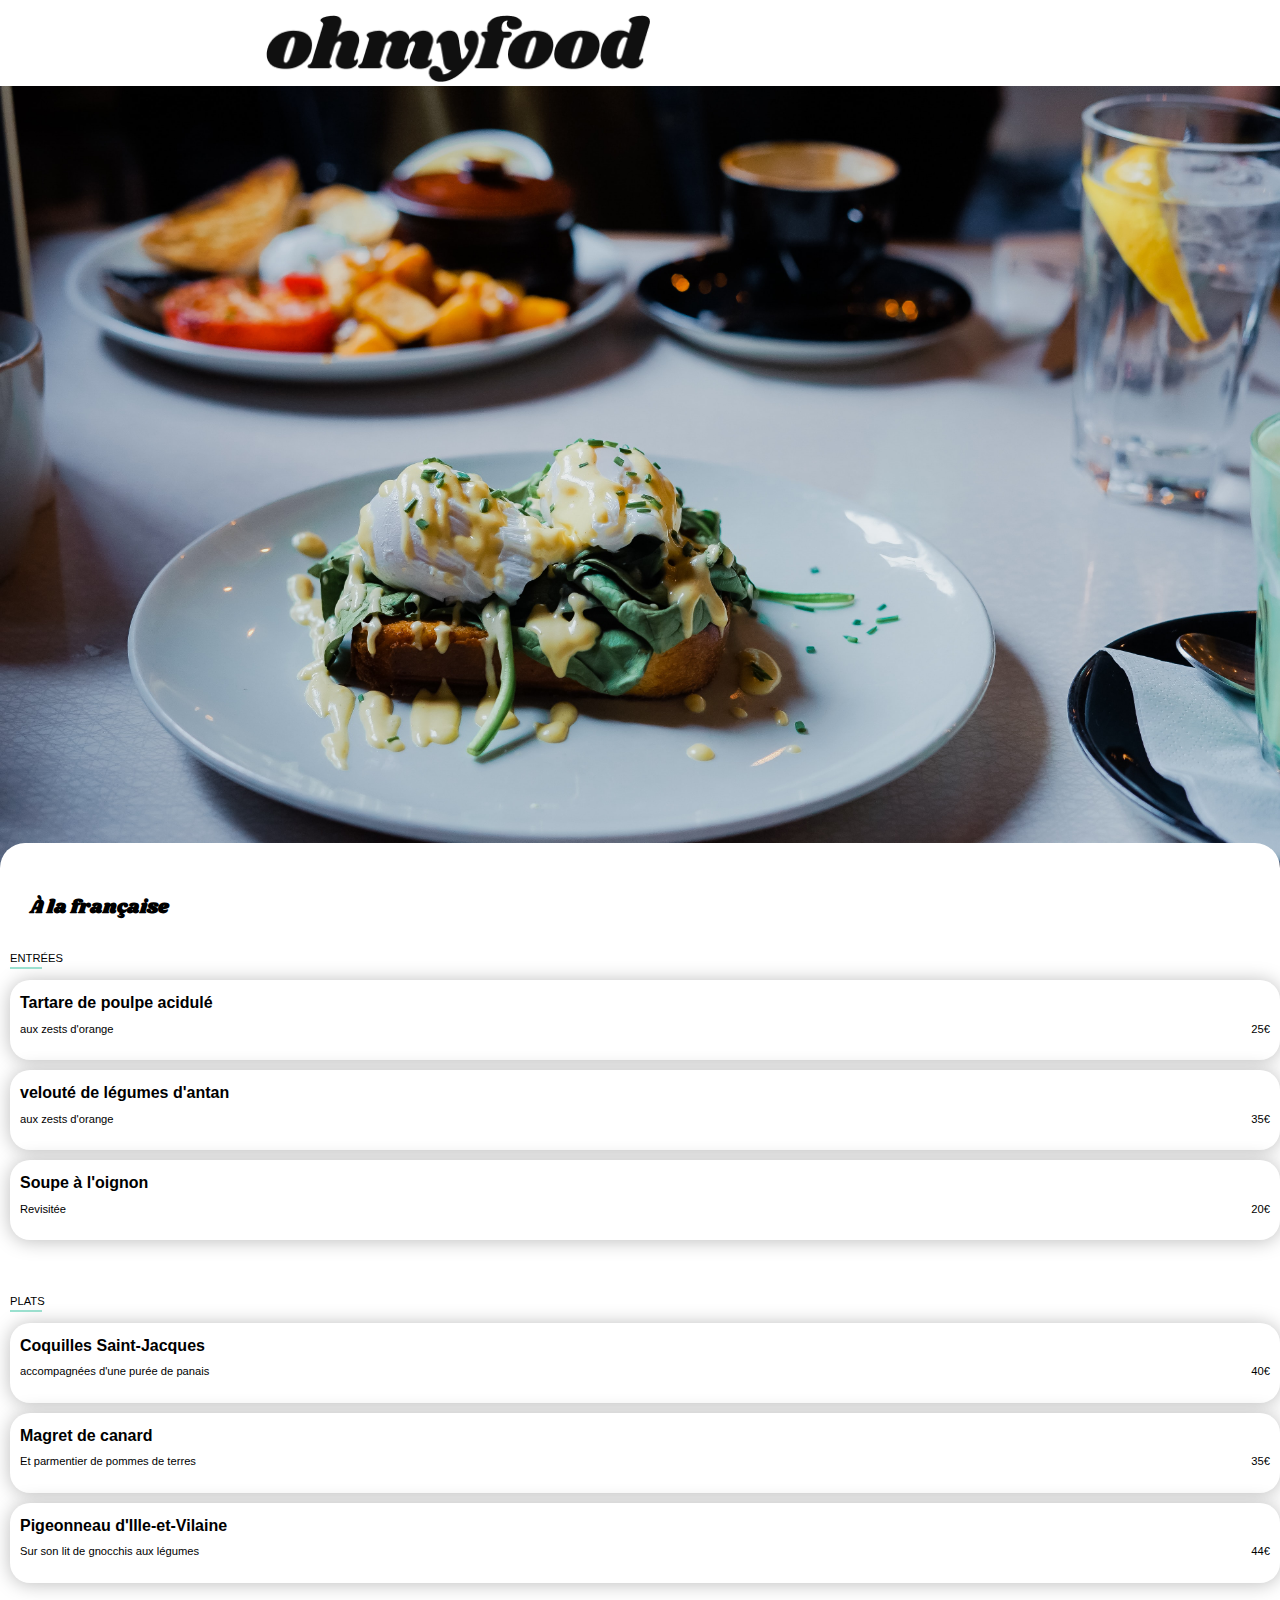
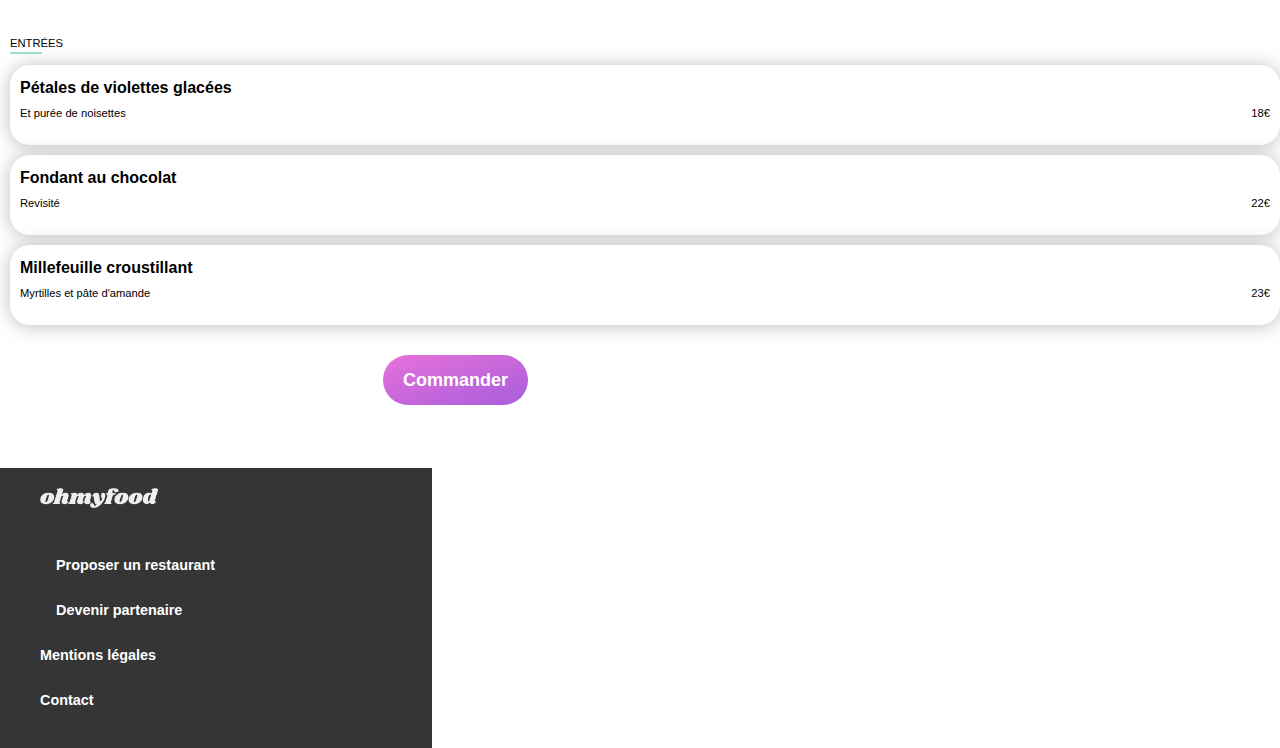
==== alafrançaise.html @ cfb98c02 "Add files via upload" ====
<!DOCTYPE html>
<html lang="fr">
  <head>
    <meta charset="UTF-8" />
    <meta http-equiv="X-UA-Compatible" content="IE=edge" />
    <meta name="viewport" content="width=device-width, initial-scale=1.0" />
    		   <title>OhMyFood</title>
    <link rel="stylesheet" href="style.css" />
    <link
      rel="stylesheet"
      href="https://use.fontawesome.com/releases/v5.8.1/css/all.css"
      integrity="sha384-50oBUHEmvpQ+1lW4y57PTFmhCaXp0ML5d60M1M7uH2+nqUivzIebhndOJK28anvf"
      crossorigin="anonymous"/>

      <title>Oh My Food</title>
    		
      <body>
             <nav class="topnavomf">
                <a href="Index.html"><i id="leftarrow" class="fas fa-arrow-left"></i></a>
                 <img id="ohmyfoodlogo" src="images/logo/ohmyfood.png">
             </nav>
     </head>	
     <div id="blockfrançaise">
         <img id="restofrançais" src="images/restaurants/toa-heftiba-DQKerTsQwi0-unsplash.jpg">
     

     <div class="blockfrançaise">

        <h2 id="shrikhandh2">À la française<i id="heartbutton" class="far fa-heart"></i></h2>

        <div id="menufrançais1"><p id="menuhead">ENTRÉES</p>
                <div class="cardsInline">  
                <div class="cardprix">
                    <a href="">
                        <div class="cardTextprix">
                            <h3>Tartare de poulpe acidulé </h3>
                            <p id="carddetail">aux zests d'orange</p><p id="cardprice">25€</p>
                        </div>
                    </a>
                    </div>
                
                    <div class="cardprix">
                        <a href="">
                            <div class="cardTextprix">
                                <h3>velouté de légumes d'antan </h3>
                                <p id="carddetail">aux zests d'orange</p><p id="cardprice">35€</p>
                            </div>
                        </a>
                        
                        </div>
                        <div class="cardprix">
                            <a href="">
                                <div class="cardTextprix">
                                    <h3>Soupe à l'oignon </h3>
                                    <p id="carddetail">Revisitée</p><p id="cardprice">20€</p>
                                </div>
                            </a>         
                        </div>               
                </div> 
            </div>    
                
        <div id="menufrançais2"><p id="menuhead">PLATS</p>

                <div class="cardsInline">  
                    <div class="cardprix">
                        <a href="">
                            <div class="cardTextprix">
                                <h3>Coquilles Saint-Jacques </h3>
                                <p id="carddetail">accompagnées d'une purée de panais</p><p id="cardprice">40€</p>
                            </div>
                        </a>
                        </div>
                    
                        <div class="cardprix">
                            <a href="">
                                <div class="cardTextprix">
                                    <h3>Magret de canard </h3>
                                    <p id="carddetail">Et parmentier de pommes de terres</p><p id="cardprice">35€</p>
                                </div>
                            </a>
                            
                            </div>
                            <div class="cardprix">
                                <a href="">
                                    <div class="cardTextprix">
                                        <h3>Pigeonneau d'Ille-et-Vilaine</h3>
                                        <p id="carddetail">Sur son lit de gnocchis aux légumes</p> <p id="cardprice">44€</p>
                                    </div>
                                </a>         
                            </div>               
                    </div> 
        </div>         

                <div id="menufrançais1"><p id="menuhead">ENTRÉES</p>

                    <div class="cardsInline">  
                        <div class="cardprix">
                            <a href="">
                                <div class="cardTextprix">
                                    <h3>Pétales de violettes glacées </h3>
                                    <p id="carddetail">Et purée de noisettes</p><p id="cardprice">18€</p>
                                </div>
                            </a>
                            </div>
                        
                            <div class="cardprix">
                                <a href="">
                                    <div class="cardTextprix">
                                        <h3>Fondant au chocolat</h3>
                                        <p id="carddetail">Revisité</p><p id="cardprice">22€</p>
                                    </div>
                                </a>
                                
                                </div>
                                <div class="cardprix">
                                    <a href="">
                                        <div class="cardTextprix">
                                            <h3>Millefeuille croustillant</h3>
                                            <p id="carddetail">Myrtilles et pâte d'amande</p><p id="cardprice">23€</p>
                                        </div>
                                    </a>         
                                </div>               
                        </div> 

                        <div class="containermenu">
                            <button id="bouttonmenus">
                            <span id="rechercher">Commander</span>
                            </button>	
                        </div>	
                </div>         
     </div>
</div>
        <footer>
                                
            <img id="ohmyfoodfooter" src="images/logo/ohmyfood.png">

            <div id="footerlines">
            <h3><span><i class="fas fa-utensils"></i></span>&nbsp;&nbsp;&nbsp;&nbsp;Proposer un restaurant</h3>
            </div>

            <div id="footerlines">
            <h3><span><i class="fas fa-hands-helping"></i></span>&nbsp;&nbsp;&nbsp;&nbsp;Devenir partenaire</h3>
            </div>

            <div id="footerlines"><h3>Mentions légales</h3>
            </div>

            <div id="footerlines"><h3>Contact</h3>
            </div>

        </footer>

    </body>  
</html>
---- style.css ----
Style.css

/* ********************* < 510px ********************* */

@media (max-width: 510px) {



	@import url("https://use.fontawesome.com/releases/v5.8.1/css/all.css"):;
    }
@import url('https://fonts.googleapis.com/css2?family=Shrikhand&display=swap');
	body{
		
		font-family: "Roboto", Arial, Times New Roman;
    margin: 0;
    padding: 0px;
	}
body{
  width: 100%;
 
}
  h1 {
  margin: 20px 20px 20px 20px;
  font-size: 1.4rem;
}
#shrikhandh2 {
  padding: 0 30px 0 30px;
  font-family: Shrikhand;
  font-size: 1.2rem;
  margin: 0;
}
h2 {
  padding: 0 30px 0 30px;
  font-size: 1.2rem;
  margin: 0;
}
h3 {
  font-size: 0.9rem;
  margin: 0;
}

	header {
  display: flex;
  justify-content: flex-end;
  align-items: center;
  height: 75px;
}

  #footerlines{
    width: 100%;
  }
	footer {
   
    height: 200px;
  margin-top: 50px;
  font-size: 20px;
  flex-direction: column;
  padding: 40px 0 40px 40px;
  display: inline-flex;
  background-color: #353535;
  color:  white;
  align-items: initial;
  justify-content: space-between;
}

#ohmyfoodfooter {
  filter: invert(100%);
	color: white;
	width: 30%;
	display: flex;
		height: auto;
		margin-top: -20px;
		padding-bottom: 20px;
	
	}

#bouttonexplorer {
  height: 50px;
  margin: 0;
   background-color: pink; 
  background-image: linear-gradient(to bottom right, #e772da, #a85ddc);
  color: white;
  position: relative;
  right: 8px;
  font-weight: 900;
  font-size: 18px;
  padding: 0 10px;
  border-radius: 60px 60px 60px 60px;
  border: none;
  cursor: pointer;
  margin-top: 20px;
  padding-left: 20px;
  padding-right: 20px;
}





#fonctionnementun:hover {
  background-color: #f5edff;
}
#fonctionnementdeux:hover {
  background-color: #f5edff;
}
#fonctionnementtrois:hover {
  background-color: #f5edff;
}

#fonctionnementun {
  padding: 40px 50px 40px 25px;
  border-radius: 60px 50px 60px 50px;
  display: flex;
  align-items: center;
  margin-top: 20px;
  box-shadow: rgba(0, 0, 0, 0.1) 0px 4px 12px;

}
#fonctionnementdeux {
  padding: 40px 50px 40px 25px;
  border-radius: 60px 50px 60px 50px;
  display: flex;
  align-items: center;
  margin-top: 20px;
  box-shadow: rgba(0, 0, 0, 0.1) 0px 4px 12px;

}
#fonctionnementtrois {
  padding: 40px 50px 40px 25px;
  border-radius: 60px 50px 60px 50px;
  display: flex;
  align-items: center;
  margin-top: 20px;
  box-shadow: rgba(0, 0, 0, 0.1) 0px 4px 12px;
  
}

#spanF {
  display: inline-block; 
  margin-left: -40px;
  min-width: 10px; 
  padding: 5px; 
  font-size: 1.0rem; 
  font-weight: bold; 
  line-height: 1; 
  color: #ffffff; 
  text-align: center; 
  white-space: nowrap; 
  vertical-align: baseline; 
  background-color:#a85ddc; 
  border-radius: 50%; 
  text-shadow: none; 
}


.fonctionnement {
position: relative;    
  align-items: center;
  margin-top: 20px;
   justify-content: space-between;
   margin-left: 40px;
   margin-right: 20px;
   margin-bottom: 40px;

 
}

.fonctionnement h3 {
  text-align: center;
  position: relative;
  right: 20px;
/*
  padding: 20px 50px 20px 25px;
  border-radius: 60px 50px 60px 50px;
 box-shadow: rgba(0, 0, 0, 0.1) 0px 4px 12px; 
*/
  white-space: nowrap;
  font-size: 1.4rem;
  width: 100%;
  padding-left: 20px;
  font-size: 1.2em;
}

.fonctionnement i {
  display: flex;
  align-items: center;
  justify-content: center;
  width: 32px;
  height: 32px;
  border-radius: 50%;
  font-size: 1.2rem;
  z-index: 2;
  padding-right: 15px;
  padding-left: 15px;
}

.fonctionnement :hover i{
  color: #a85ddc;
}

#dots {
margin-right: -35px;
padding-right: 0px;
margin-left: -10px;
font-size: 1rem;
}

#bars {
  
  padding-left: 0px;
  font-size: 1rem;
}

#découvrez {
	  margin: 20px 20px 20px 20px;
  font-size: 1.2rem;
}

.blocklocres{
	display: block;
	justify-content: initial;
}

	.topnavomf {
    position: flex;
    top: 60%;
    width: 100%;
    padding-top: 15px;
}


#leftarrow{
  padding-left: 10px;
  padding-bottom: 10px;
  float: left;
  display: flex;
  font-size: 1.4em;
 
  
}

	#ohmyfoodlogo {
    margin-left: 20%;
	width: 30%;
		height: auto;

	}
  #ohmyfoodlogomain {
    margin-left: 35%;
	width: 30%;
		height: auto;

	}

	#réservez {
		display: block;
		background-color: #f6f6f6;
		margin-top: 0 !important;
		text-align: center;
		padding: 40px;
	}

	.localisation h3{
		font-size: 20px;
	}

	.localisation {
		margin-bottom: 0 !important;
		display: block;
		background-color: #eaeaea;
		padding: 20px;
		text-align: center;
		box-shadow: rgb(204, 219, 232) 3px 3px 6px 0px inset, rgba(204, 219, 232) 3px 3px 6px 0px inset;
	}

	#localisationicone{
		font-size: 20px;
	}

  .cardsInline {
    flex-direction: column;
  }

  #blockrestaurants .card {
    margin-bottom: 30px;
  }
  

  
  #heartbutton{
    float: right;
    display: inline-block;
    background-color: white;
    margin: -15px; 
    right: 8px;
    font-weight: 1.3rem;
    font-size: 15px;
    padding: 0 10px;
    border-radius: 60px 60px 60px 60px;
    border: none;
    cursor: pointer;
  }
  
  #heartbutton :hover{
    background-size: 100%;
    background-repeat: no-repeat;
   background-color: red;
  }

  #restaurantcoeur {
    
    float: right;
    padding: 20px;
  }
  #restaurantcoeur :hover{
    fill: red;
  }

    #blockrestaurants h2{
      font-size: 24px;
      padding-bottom: 25px;
      padding-top: 25px;
    }

    #blockrestaurants {
      background-color: #f6f6f6;
      align-items: center;
    width: 100%;
    margin-top: 20px;
    order: 2;
  }

a, a:hover, a:focus, a:active {
      text-decoration: none;
      color: inherit;
}

.card {
  margin-left: 40px;
  height: 300px;
  width: 80%;
  background-color: white;
  border-radius: 20px;
  box-shadow: 0px 1px 19px 0px #bcbcbc;
  color: black;
}



.cardPhoto {
  width: 100%;
  height: 70%;
  border-radius: 20px 20px 0 0;
  overflow: hidden;
  
}

.cardPhoto img {
  
  width: 100%;
}

.cardText {
  padding: 15px;
  width: auto;
  line-height: 15px;
  white-space: nowrap;
}


.card i{
  float: right;
  font-size: 1.4em;
}

#alafrançaisebackground .blockfrançaise {
  padding-top: 50px;

}

#restofrançais {
  width: 100%;
  overflow: hidden;
  
}
#restopalette {

  width: 100%;
  overflow: hidden;
  
}

.blockfrançaise {
  position: relative;
  background-color: white;
  padding-top: 50px;
  margin-top: -100px;
  border-radius:25px;
}
.blockfrançaise a {
  display:inline-block; 
height:25px; 
width:25px; 
}



#menuhead::after{
  content: "";
  display: block;
  width: 32px;
  padding-top: 3px;
  border-bottom: 2px solid #99e2d0  ;

}
#menufrançais1::after{
  content: "";
  display: block;
  width: 32px;
  padding-top: 3px;
}
#menufrançais1 {
  padding: 20px 0 10px 10px;
  margin-right: 0;
}

#menufrançais2::after{
  content: "";
  display: block;
  width: 32px;
  padding-top: 3px;
 

}
#menufrançais2 {
  padding: 20px 0 10px 10px;
}

#menufrançais3::after{
  content: "";
  display: block;
  width: 32px;
  padding-top: 3px;
  

}
#menufrançais3 {
  padding: 20px 0 10px 10px;
}


.cardprix {
  display: flex;
  height: 80px;
  width: 100%;
  background-color: white;
  border-radius: 20px;
  box-shadow: 0px 1px 19px 0px #bcbcbc;
  color: black;
  margin-bottom: 10px;
}
.cardprix a {
  width: 100%;
}
.cardTextprix {
  padding: 15px 10px;
  line-height: 15px;
  white-space: nowrap;
}
#cardprice{
  display: inline-block;
  float: right;
  
}
#carddetail{
  float: left;
  display: inline-block;
  text-overflow: ellipsis;
  overflow: hidden; 
  width: 200px; 
  height: 1.2em; 
  white-space: nowrap;
}

.cardsInline {
  flex-direction: column;
}

.blockfrançaise .card {
  margin-bottom: 30px;
  
}

.blockfrançaise h3 {
font-size: 1em;
}
.blockfrançaise p {
  font-size: 0.7em;
}


#bouttonmenus {
  height: 50px;
  scroll-margin-left: 50%;
   background-color: pink; 
  background-image: linear-gradient(to bottom right, #e772da, #a85ddc);
  color: white;
  position: relative;
  right: 8px;
  font-weight: 900;
  font-size: 18px;
  padding: 0 10px;
  border-radius: 60px 60px 60px 60px;
  border: none;
  cursor: pointer;
  margin-top: 20px;
  padding-left: 20px;
  padding-right: 20px;
}

.containermenu {
  margin-left: 30%;
}





.blockfrançaise #menufrançais1 {
  animation: 1s ease-out 0s 1 slideInFromBottom;
  margin-top: 0%;
  overflow: hidden;
}
.blockfrançaise #menufrançais2 {
  animation: 1.5s ease-out 0s 1 slideInFromBottom;
  margin-top: 0%;
  overflow: hidden;
}
.blockfrançaise #menufrançais3 {
  animation: 3s ease-out 0s 1 slideInFromBottom;
  margin-top: 0%;
  overflow: hidden;
}


@keyframes slideInFromBottom {
  0%{
    transform: translateY(200%);
  }
    {
      transform:translateY(0);
    }
  }

  #overlay {
    position: absolute;
    bottom: 0;
    left: 100%;
    right: 0;
    background-color: #99e2d0;
    overflow: hidden;
    width: 0;
    height: 100%;
    transition: .5s ease;
    padding: 50px;
  }
  
  .cardprix:hover #overlay {
    width: 100%;
    left: 0;
  }
  
  


}
}

/* ************************ < 670px *********************** 
@media (max-width: 670px) {		*/
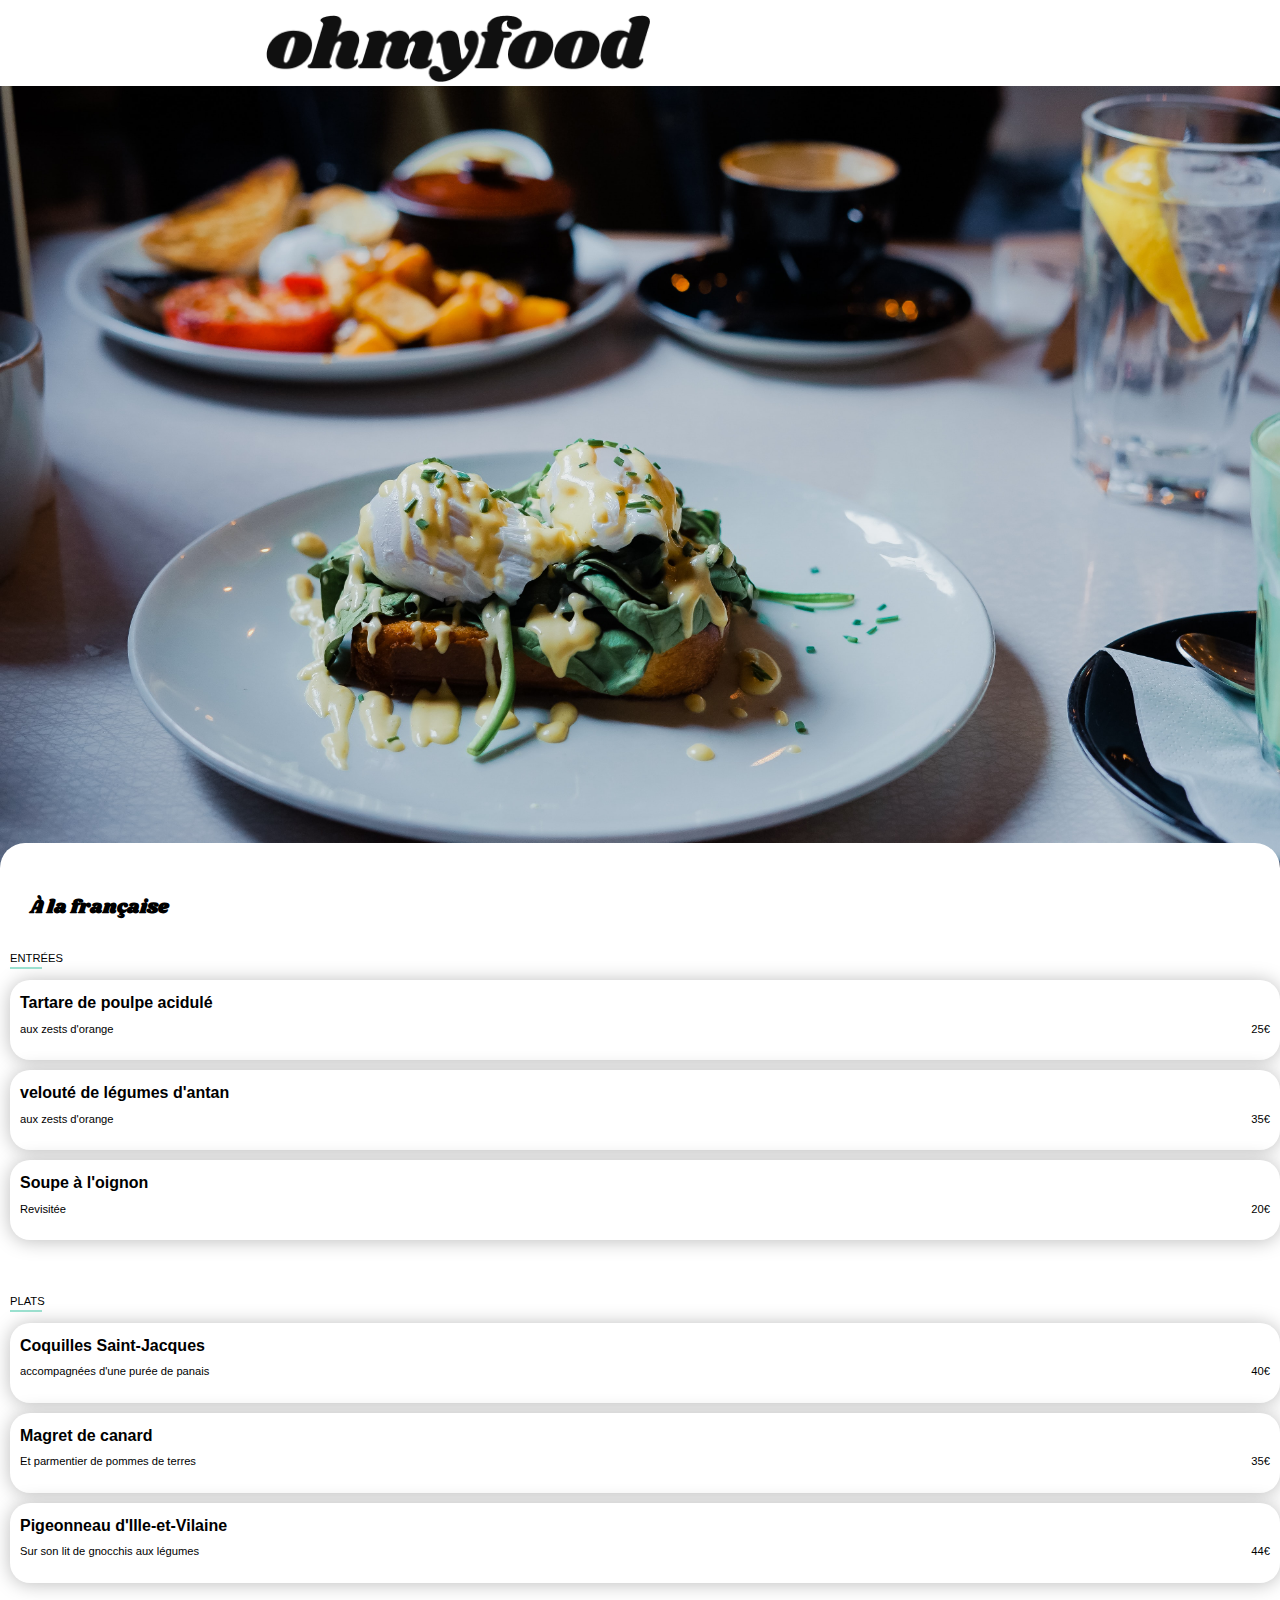
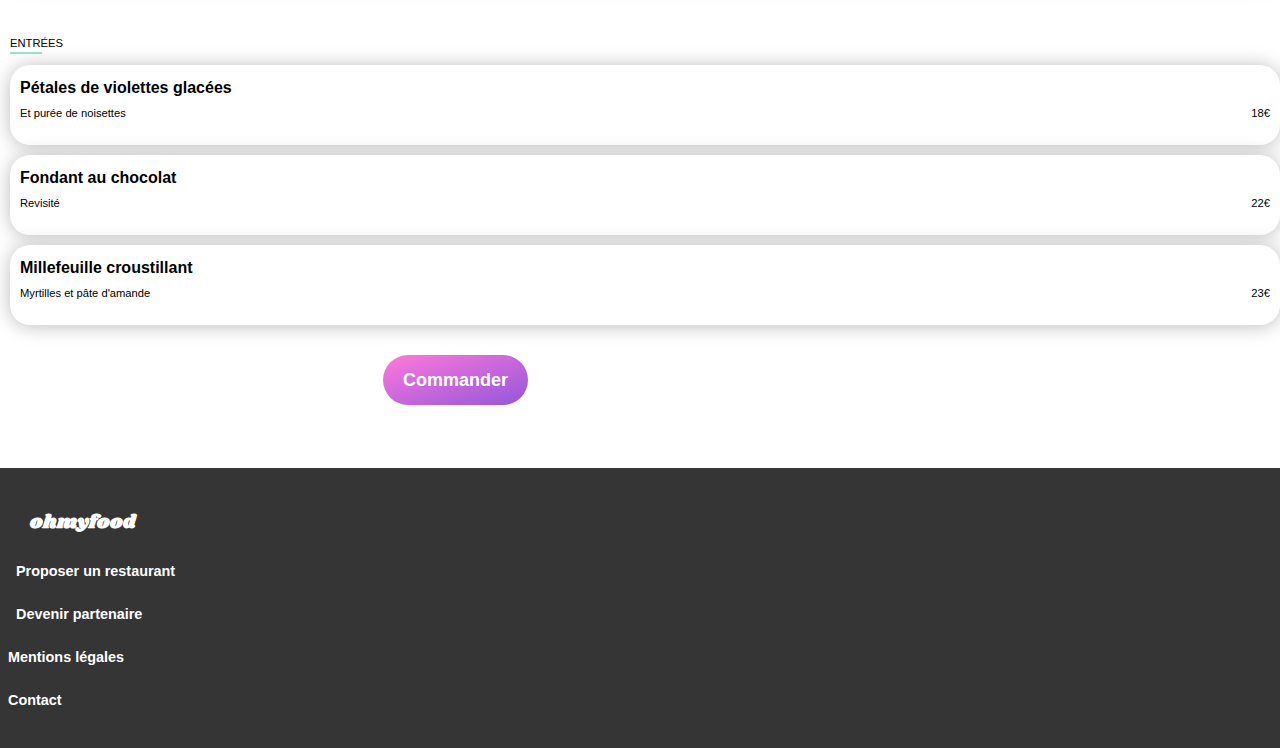
==== commit 0527e1e4: "modifications dans le head" ====
--- a/alafrançaise.html
+++ b/alafrançaise.html
@@ -11,144 +11,160 @@
       href="https://use.fontawesome.com/releases/v5.8.1/css/all.css"
       integrity="sha384-50oBUHEmvpQ+1lW4y57PTFmhCaXp0ML5d60M1M7uH2+nqUivzIebhndOJK28anvf"
       crossorigin="anonymous"/>
+      <link rel="preconnect" href="https://fonts.googleapis.com">
+      <link rel="preconnect" href="https://fonts.gstatic.com" crossorigin>
+      <link href="https://fonts.googleapis.com/css2?family=Shrikhand&display=swap" rel="stylesheet">
 
-      <title>Oh My Food</title>
+    </head>	
     		
       <body>
-             <nav class="topnavomf">
-                <a href="Index.html"><i id="leftarrow" class="fas fa-arrow-left"></i></a>
-                 <img id="ohmyfoodlogo" src="images/logo/ohmyfood.png">
-             </nav>
-     </head>	
-     <div id="blockfrançaise">
-         <img id="restofrançais" src="images/restaurants/toa-heftiba-DQKerTsQwi0-unsplash.jpg">
-     
+                            <nav class="topnavomf">
+                                <a href="Index.html"><i id="leftarrow" class="fas fa-arrow-left"></i></a>
+                                <img id="ohmyfoodlogo" src="images/logo/ohmyfood.png">
+                            </nav>
+                   
+                    <div id="blockfrançaise">
+                        <img id="restofrançais" src="images/restaurants/toa-heftiba-DQKerTsQwi0-unsplash.jpg">
+                    
 
-     <div class="blockfrançaise">
+                    <div class="blockfrançaise">
 
-        <h2 id="shrikhandh2">À la française<i id="heartbutton" class="far fa-heart"></i></h2>
+                        <h2 id="shrikhandh2">À la française
+                            <div class="favorispage">
+                            <div id="heartbutton">
+                            <i class="fas fa-heart"></i>
+                            
+                            </div>	
+                        </h2>
 
-        <div id="menufrançais1"><p id="menuhead">ENTRÉES</p>
-                <div class="cardsInline">  
-                <div class="cardprix">
-                    <a href="">
-                        <div class="cardTextprix">
-                            <h3>Tartare de poulpe acidulé </h3>
-                            <p id="carddetail">aux zests d'orange</p><p id="cardprice">25€</p>
-                        </div>
-                    </a>
-                    </div>
-                
-                    <div class="cardprix">
-                        <a href="">
-                            <div class="cardTextprix">
-                                <h3>velouté de légumes d'antan </h3>
-                                <p id="carddetail">aux zests d'orange</p><p id="cardprice">35€</p>
-                            </div>
-                        </a>
-                        
-                        </div>
-                        <div class="cardprix">
-                            <a href="">
-                                <div class="cardTextprix">
-                                    <h3>Soupe à l'oignon </h3>
-                                    <p id="carddetail">Revisitée</p><p id="cardprice">20€</p>
-                                </div>
-                            </a>         
-                        </div>               
-                </div> 
-            </div>    
-                
-        <div id="menufrançais2"><p id="menuhead">PLATS</p>
-
-                <div class="cardsInline">  
-                    <div class="cardprix">
-                        <a href="">
-                            <div class="cardTextprix">
-                                <h3>Coquilles Saint-Jacques </h3>
-                                <p id="carddetail">accompagnées d'une purée de panais</p><p id="cardprice">40€</p>
-                            </div>
-                        </a>
-                        </div>
-                    
-                        <div class="cardprix">
-                            <a href="">
-                                <div class="cardTextprix">
-                                    <h3>Magret de canard </h3>
-                                    <p id="carddetail">Et parmentier de pommes de terres</p><p id="cardprice">35€</p>
-                                </div>
-                            </a>
-                            
-                            </div>
-                            <div class="cardprix">
-                                <a href="">
-                                    <div class="cardTextprix">
-                                        <h3>Pigeonneau d'Ille-et-Vilaine</h3>
-                                        <p id="carddetail">Sur son lit de gnocchis aux légumes</p> <p id="cardprice">44€</p>
-                                    </div>
-                                </a>         
-                            </div>               
-                    </div> 
-        </div>         
-
-                <div id="menufrançais1"><p id="menuhead">ENTRÉES</p>
-
-                    <div class="cardsInline">  
-                        <div class="cardprix">
-                            <a href="">
-                                <div class="cardTextprix">
-                                    <h3>Pétales de violettes glacées </h3>
-                                    <p id="carddetail">Et purée de noisettes</p><p id="cardprice">18€</p>
-                                </div>
-                            </a>
-                            </div>
-                        
-                            <div class="cardprix">
-                                <a href="">
-                                    <div class="cardTextprix">
-                                        <h3>Fondant au chocolat</h3>
-                                        <p id="carddetail">Revisité</p><p id="cardprice">22€</p>
-                                    </div>
-                                </a>
-                                
-                                </div>
+                        <div id="menufrançais1"><p id="menuhead">ENTRÉES</p>
+                                <div class="cardsInline">  
                                 <div class="cardprix">
                                     <a href="">
                                         <div class="cardTextprix">
-                                            <h3>Millefeuille croustillant</h3>
-                                            <p id="carddetail">Myrtilles et pâte d'amande</p><p id="cardprice">23€</p>
+                                            <h3>Tartare de poulpe acidulé </h3>
+                                            <p id="carddetail">aux zests d'orange</p><p id="cardprice">25€</p>
                                         </div>
-                                    </a>         
-                                </div>               
-                        </div> 
+                                    </a>
+                                    <div class="overlay"><i id="check" class="fas fa-check"></i></div>
+                                    </div>
+                                
+                                    <div class="cardprix">
+                                        <a href="">
+                                            <div class="cardTextprix">
+                                                <h3>velouté de légumes d'antan </h3>
+                                                <p id="carddetail">aux zests d'orange</p><p id="cardprice">35€</p>
+                                            </div>
+                                        </a>
+                                        <div class="overlay"><i id="check" class="fas fa-check"></i></div>
+                                        </div>
+                                        <div class="cardprix">
+                                            <a href="">
+                                                <div class="cardTextprix">
+                                                    <h3>Soupe à l'oignon </h3>
+                                                    <p id="carddetail">Revisitée</p><p id="cardprice">20€</p>
+                                                </div>
+                                            </a>  
+                                            <div class="overlay"><i id="check" class="fas fa-check"></i></div>       
+                                        </div>               
+                                </div> 
+                            </div>    
+                                
+                        <div id="menufrançais2"><p id="menuhead">PLATS</p>
 
-                        <div class="containermenu">
-                            <button id="bouttonmenus">
-                            <span id="rechercher">Commander</span>
-                            </button>	
-                        </div>	
-                </div>         
-     </div>
-</div>
-        <footer>
-                                
-            <img id="ohmyfoodfooter" src="images/logo/ohmyfood.png">
+                                <div class="cardsInline">  
+                                    <div class="cardprix">
+                                        <a href="">
+                                            <div class="cardTextprix">
+                                                <h3>Coquilles Saint-Jacques </h3>
+                                                <p id="carddetail">accompagnées d'une purée de panais</p><p id="cardprice">40€</p>
+                                            </div>
+                                        </a>
+                                        <div class="overlay"><i id="check" class="fas fa-check"></i></div>
+                                        </div>
+                                    
+                                        <div class="cardprix">
+                                            <a href="">
+                                                <div class="cardTextprix">
+                                                    <h3>Magret de canard </h3>
+                                                    <p id="carddetail">Et parmentier de pommes de terres</p><p id="cardprice">35€</p>
+                                                </div>
+                                            </a>
+                                            <div class="overlay"><i id="check" class="fas fa-check"></i></div>
+                                            </div>
+                                            <div class="cardprix">
+                                                <a href="">
+                                                    <div class="cardTextprix">
+                                                        <h3>Pigeonneau d'Ille-et-Vilaine</h3>
+                                                        <p id="carddetail">Sur son lit de gnocchis aux légumes</p> <p id="cardprice">44€</p>
+                                                    </div>
+                                                </a> 
+                                                <div class="overlay"><i id="check" class="fas fa-check"></i></div>        
+                                            </div>               
+                                    </div> 
+                        </div>         
 
-            <div id="footerlines">
-            <h3><span><i class="fas fa-utensils"></i></span>&nbsp;&nbsp;&nbsp;&nbsp;Proposer un restaurant</h3>
-            </div>
+                                <div id="menufrançais1"><p id="menuhead">ENTRÉES</p>
 
-            <div id="footerlines">
-            <h3><span><i class="fas fa-hands-helping"></i></span>&nbsp;&nbsp;&nbsp;&nbsp;Devenir partenaire</h3>
-            </div>
+                                    <div class="cardsInline">  
+                                        <div class="cardprix">
+                                            <a href="">
+                                                <div class="cardTextprix">
+                                                    <h3>Pétales de violettes glacées </h3>
+                                                    <p id="carddetail">Et purée de noisettes</p><p id="cardprice">18€</p>
+                                                </div>
+                                            </a>
+                                            <div class="overlay"><i id="check" class="fas fa-check"></i></div>
+                                            </div>
+                                        
+                                            <div class="cardprix">
+                                                <a href="">
+                                                    <div class="cardTextprix">
+                                                        <h3>Fondant au chocolat</h3>
+                                                        <p id="carddetail">Revisité</p><p id="cardprice">22€</p>
+                                                    </div>
+                                                </a>
+                                                <div class="overlay"><i id="check" class="fas fa-check"></i></div>
+                                                </div>
+                                                <div class="cardprix">
+                                                    <a href="">
+                                                        <div class="cardTextprix">
+                                                            <h3>Millefeuille croustillant</h3>
+                                                            <p id="carddetail">Myrtilles et pâte d'amande</p><p id="cardprice">23€</p>
+                                                        </div>
+                                                    </a>  
+                                                    <div class="overlay"><i id="check" class="fas fa-check"></i></div>       
+                                                </div>               
+                                        </div> 
 
-            <div id="footerlines"><h3>Mentions légales</h3>
-            </div>
+                                        <div class="containermenu">
+                                            <button id="bouttonmenus">
+                                            <span id="rechercher">Commander</span>
+                                            </button>	
+                                        </div>	
+                                </div>         
+                    </div>
+                </div>
+                <footer>
+                                        
+                    <h2 id="shrikhandh2">ohmyfood</h2>
 
-            <div id="footerlines"><h3>Contact</h3>
-            </div>
+                    <div id="footerlines">
+                    <h3><span>&nbsp;&nbsp;<i class="fas fa-utensils"></i></span>&nbsp;&nbsp;Proposer un restaurant</h3>
+                    </div>
 
-        </footer>
+                    <div id="footerlines">
+                    <h3><span>&nbsp;&nbsp;<i class="fas fa-hands-helping"></i></span>&nbsp;&nbsp;Devenir partenaire</h3>
+                    </div>
+
+                    <div id="footerlines"><h3>&nbsp;&nbsp;Mentions légales</h3>
+                    </div>
+
+                    <div id="footerlines"><a href="mailto:ohmyfood@contact.com" target="_top"><h3>&nbsp;&nbsp;Contact</h3></a>
+                    </div>
+
+                </footer>
 
     </body>  
 </html>
+
--- a/style.css
+++ b/style.css
@@ -14,9 +14,10 @@
 		font-family: "Roboto", Arial, Times New Roman;
     margin: 0;
     padding: 0px;
+    width: 100%;
 	}
 body{
-  width: 100%;
+  
  
 }
   h1 {
@@ -50,12 +51,13 @@
     width: 100%;
   }
 	footer {
-   
+    width: 100%;
+   display: flex;
     height: 200px;
   margin-top: 50px;
   font-size: 20px;
   flex-direction: column;
-  padding: 40px 0 40px 40px;
+  padding: 40px 0 40px 0;
   display: inline-flex;
   background-color: #353535;
   color:  white;
@@ -77,8 +79,8 @@
 #bouttonexplorer {
   height: 50px;
   margin: 0;
-   background-color: pink; 
-  background-image: linear-gradient(to bottom right, #e772da, #a85ddc);
+   background-color: #FF79DA; 
+  background-image: linear-gradient(to bottom right, #FF79DA, #9356dc);
   color: white;
   position: relative;
   right: 8px;
@@ -108,7 +110,7 @@
 }
 
 #fonctionnementun {
-  padding: 40px 50px 40px 25px;
+  padding: 30px 50px 30px 25px;
   border-radius: 60px 50px 60px 50px;
   display: flex;
   align-items: center;
@@ -117,7 +119,7 @@
 
 }
 #fonctionnementdeux {
-  padding: 40px 50px 40px 25px;
+  padding: 30px 50px 30px 25px;
   border-radius: 60px 50px 60px 50px;
   display: flex;
   align-items: center;
@@ -126,7 +128,7 @@
 
 }
 #fonctionnementtrois {
-  padding: 40px 50px 40px 25px;
+  padding: 30px 50px 30px 25px;
   border-radius: 60px 50px 60px 50px;
   display: flex;
   align-items: center;
@@ -136,10 +138,11 @@
 }
 
 #spanF {
+  position: relative;
   display: inline-block; 
   margin-left: -40px;
   min-width: 10px; 
-  padding: 5px; 
+  padding: 7px 10px 7px 10px; 
   font-size: 1.0rem; 
   font-weight: bold; 
   line-height: 1; 
@@ -147,7 +150,7 @@
   text-align: center; 
   white-space: nowrap; 
   vertical-align: baseline; 
-  background-color:#a85ddc; 
+  background-color:#9356DC; 
   border-radius: 50%; 
   text-shadow: none; 
 }
@@ -291,6 +294,7 @@
     float: right;
     display: inline-block;
     background-color: white;
+    color: grey;
     margin: -15px; 
     right: 8px;
     font-weight: 1.3rem;
@@ -301,19 +305,28 @@
     cursor: pointer;
   }
   
-  #heartbutton :hover{
-    background-size: 100%;
-    background-repeat: no-repeat;
-   background-color: red;
-  }
+ #heartbutton:hover{
+   color: #9356DC;
+ }
 
   #restaurantcoeur {
-    
+    color: grey;
     float: right;
     padding: 20px;
   }
-  #restaurantcoeur :hover{
-    fill: red;
+
+  #restaurantcoeurn {
+    right: 50px;
+    position: absolute;
+    color: grey;
+    float: right;
+    padding: 20px;
+  }
+  #restaurantcoeurn:hover{
+    color: #9356DC;
+  }
+  #restaurantcoeur:hover{
+    color: #9356DC;
   }
 
     #blockrestaurants h2{
@@ -333,12 +346,13 @@
 a, a:hover, a:focus, a:active {
       text-decoration: none;
       color: inherit;
+      
 }
 
 .card {
-  margin-left: 40px;
-  height: 300px;
-  width: 80%;
+  margin-left: 20px;
+  height: 250px;
+  width: 90%;
   background-color: white;
   border-radius: 20px;
   box-shadow: 0px 1px 19px 0px #bcbcbc;
@@ -346,6 +360,17 @@
 }
 
 
+#nouveau{
+
+  padding: 5px 10px 5px 10px;
+  background-color: #99e2d0;
+  position: relative;
+  float: right;
+  bottom: 65%;
+  right: 5%;
+
+}
+
 
 .cardPhoto {
   width: 100%;
@@ -356,7 +381,6 @@
 }
 
 .cardPhoto img {
-  
   width: 100%;
 }
 
@@ -422,6 +446,7 @@
 #menufrançais1 {
   padding: 20px 0 10px 10px;
   margin-right: 0;
+  
 }
 
 #menufrançais2::after{
@@ -448,6 +473,46 @@
   padding: 20px 0 10px 10px;
 }
 
+.cardprix:hover .overlay{
+  width: 20%;
+  left: 100%;
+}
+
+
+.overlay {
+  border-radius:0 20px 20px 0;
+  bottom: 0;
+  left: 100%;
+  right: 0;
+  background-color: #99e2d0;
+  overflow: hidden;
+  width: 0;
+  height: 100%;
+  transition: .5s ease;
+}
+
+#check {
+  padding: 2px;
+  background-color: white;
+  border-radius: 50%;
+  color: #99e2d0;
+  font-size: 20px;
+  position: relative;
+  top: 50%;
+  left: 50%;
+  -webkit-transform: translate(-50%, -50%);
+  -ms-transform: translate(-50%, -50%);
+  transform: translate(-50%, -50%);
+  white-space: nowrap;
+
+  
+}
+
+
+
+.cardprix:hover #check { 
+  transform: rotate3d(360deg);
+}
 
 .cardprix {
   display: flex;
@@ -463,11 +528,13 @@
   width: 100%;
 }
 .cardTextprix {
+  width: 100%;
   padding: 15px 10px;
   line-height: 15px;
   white-space: nowrap;
 }
 #cardprice{
+  margin-right: 20px;
   display: inline-block;
   float: right;
   
@@ -503,7 +570,7 @@
   height: 50px;
   scroll-margin-left: 50%;
    background-color: pink; 
-  background-image: linear-gradient(to bottom right, #e772da, #a85ddc);
+  background-image: linear-gradient(to bottom right, #FF79DA, #9356DC);
   color: white;
   position: relative;
   right: 8px;
@@ -529,17 +596,54 @@
 .blockfrançaise #menufrançais1 {
   animation: 1s ease-out 0s 1 slideInFromBottom;
   margin-top: 0%;
-  overflow: hidden;
-}
+  overflow: hidden;    
+  animation: fadein 2s;
+  -moz-animation: fadein 2s; 
+  -webkit-animation: fadein 2s; 
+  -o-animation: fadein 2s; 
+}
+@keyframes fadein {
+  from {
+      opacity:0;
+  }
+  to {
+      opacity:1;
+  }
+}
+
 .blockfrançaise #menufrançais2 {
   animation: 1.5s ease-out 0s 1 slideInFromBottom;
   margin-top: 0%;
   overflow: hidden;
+  animation: fadein 4s;
+  -moz-animation: fadein 4s; 
+  -webkit-animation: fadein 4s; 
+  -o-animation: fadein 3s; 
+}
+@keyframes fadein {
+  from {
+      opacity:0;
+  }
+  to {
+      opacity:1;
+  }
 }
 .blockfrançaise #menufrançais3 {
   animation: 3s ease-out 0s 1 slideInFromBottom;
   margin-top: 0%;
   overflow: hidden;
+  animation: fadein 5s;
+  -moz-animation: fadein 5s;
+  -webkit-animation: fadein 5s; 
+  -o-animation: fadein 5s; 
+}
+@keyframes fadein {
+  from {
+      opacity:0;
+  }
+  to {
+      opacity:1;
+  }
 }
 
 
@@ -550,32 +654,25 @@
     {
       transform:translateY(0);
     }
-  }
-
-  #overlay {
-    position: absolute;
-    bottom: 0;
-    left: 100%;
-    right: 0;
-    background-color: #99e2d0;
-    overflow: hidden;
-    width: 0;
-    height: 100%;
-    transition: .5s ease;
-    padding: 50px;
-  }
-  
-  .cardprix:hover #overlay {
-    width: 100%;
-    left: 0;
-  }
-  
-  
-
-
-}
-}
-
-/* ************************ < 670px *********************** 
-@media (max-width: 670px) {		*/
-
+    
+  }
+
+  
+ 
+
+  
+
+}
+}
+
+ /************************  881px *********************** */
+
+
+
+@media (max-width: 881px) {		
+
+
+
+
+
+}
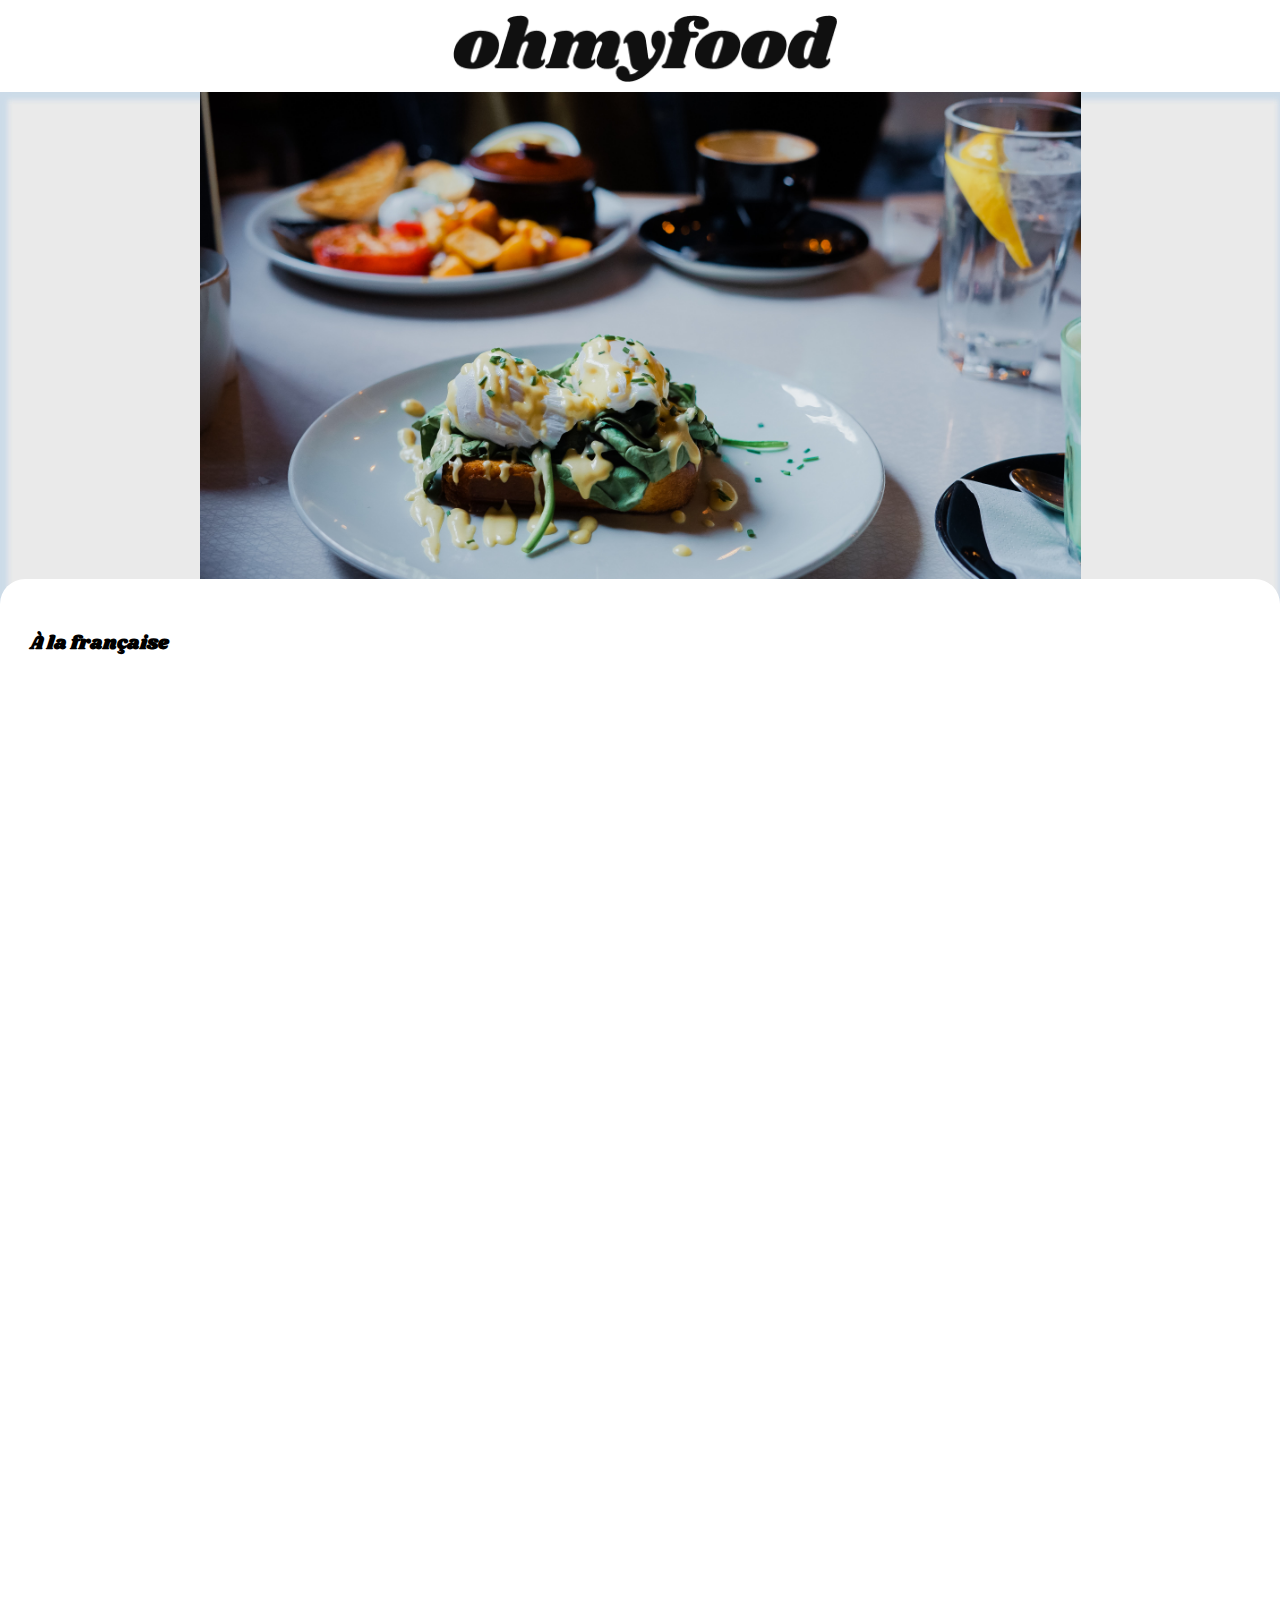
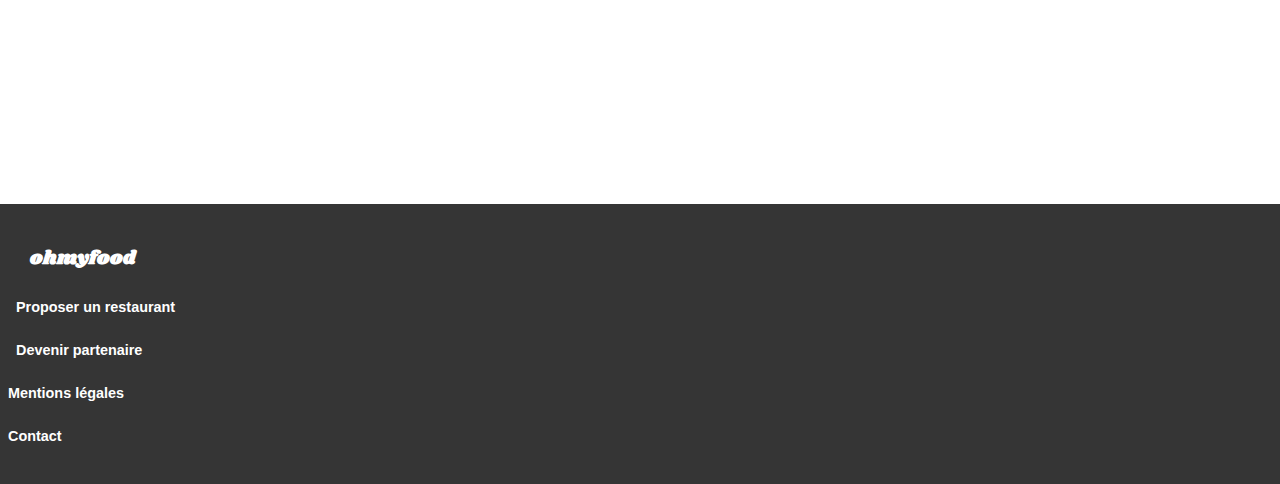
==== commit 87379ed4: "display et image" ====
--- a/alafrançaise.html
+++ b/alafrançaise.html
@@ -23,9 +23,9 @@
                                 <img id="ohmyfoodlogo" src="images/logo/ohmyfood.png">
                             </nav>
                    
-                    <div id="blockfrançaise">
+                            <div id="menuimage">
                         <img id="restofrançais" src="images/restaurants/toa-heftiba-DQKerTsQwi0-unsplash.jpg">
-                    
+                                </div>
 
                     <div class="blockfrançaise">
 
--- a/style.css
+++ b/style.css
@@ -1,678 +1,1168 @@
 Style.css
 
+
+/************************  881px *********************** */
+
+
+@media (max-width: 881px) {	
+
+  body {
+    width:100%;
+    height:auto;
+  }
+ 
+
+  #restopalette {
+    max-height: auto;;
+    max-width: 50%;
+    overflow: hidden;
+    
+  }
+
+}
+
+/************************  670px *********************** */
+
+@media (max-width: 670px) {	
+
+ 
+  #bouttonmenu {
+    margin-left: 30%;
+  }
+  
+
+  #restopalette {
+    height: auto;
+    width: 50%;
+    overflow: hidden;
+    
+  }
+
+}
+
+
+
+
 /* ********************* < 510px ********************* */
 
 @media (max-width: 510px) {
 
 
 
-	@import url("https://use.fontawesome.com/releases/v5.8.1/css/all.css"):;
-    }
-@import url('https://fonts.googleapis.com/css2?family=Shrikhand&display=swap');
-	body{
-		
-		font-family: "Roboto", Arial, Times New Roman;
-    margin: 0;
-    padding: 0px;
-    width: 100%;
-	}
-body{
+      @import url("https://use.fontawesome.com/releases/v5.8.1/css/all.css"):;
+        }
+    @import url('https://fonts.googleapis.com/css2?family=Shrikhand&display=swap');
+      body{
+        
+        font-family: "Roboto", Arial, Times New Roman;
+        margin: 0;
+        padding: 0px;
+        width: 100%;
+      }
+    body{
+      
+    
+    }
+      h1 {
+      margin: 20px 20px 20px 20px;
+      font-size: 1.4rem;
+    }
+    #shrikhandh2 {
+      padding: 0 30px 0 30px;
+      font-family: Shrikhand;
+      font-size: 1.2rem;
+      margin: 0;
+    }
+    h2 {
+      padding: 0 30px 0 30px;
+      font-size: 1.2rem;
+      margin: 0;
+    }
+    h3 {
+      font-size: 0.9rem;
+      margin: 0;
+    }
+
+      header {
+      display: flex;
+      justify-content: flex-end;
+      align-items: center;
+      height: 75px;
+    }
+
+      #footerlines{
+        width: 100%;
+      }
+      footer {
+        padding-left: 10px;
+        width: 100%;
+      display: flex;
+        height: 200px;
+      margin-top: 50px;
+      font-size: 20px;
+      flex-direction: column;
+      padding: 40px 0 40px 0;
+      display: inline-flex;
+      background-color: #353535;
+      color:  white;
+      align-items: initial;
+      justify-content: space-between;
+    }
+
+    
+
+    #bouttonexplorer {
+      height: 50px;
+      margin: 0;
+      background-color: #FF79DA; 
+      background-image: linear-gradient(to bottom right, #FF79DA, #9356dc);
+      color: white;
+      position: relative;
+      right: 8px;
+      font-weight: 900;
+      font-size: 18px;
+      padding: 0 10px;
+      border-radius: 60px 60px 60px 60px;
+      border: none;
+      cursor: pointer;
+      margin-top: 20px;
+      padding-left: 20px;
+      padding-right: 20px;
+    }
+
+    #bouttonexplorer:active {
+        box-shadow: 0px 1px 19px 0px #bcbcbc;
+        background-color: #3e8e41;
+        transform: translateY(1px);
+      }
+    
+
+
+
+    #fonctionnementun:hover {
+      background-color: #f5edff;
+    }
+    #fonctionnementdeux:hover {
+      background-color: #f5edff;
+    }
+    #fonctionnementtrois:hover {
+      background-color: #f5edff;
+    }
+
+    #fonctionnementun {
+      padding: 30px 30px 30px 25px;
+      border-radius: 60px 50px 60px 50px;
+      display: flex;
+      align-items: center;
+      margin-top: 20px;
+      box-shadow: rgba(0, 0, 0, 0.1) 0px 4px 12px;
+
+    }
+    #fonctionnementdeux {
+      padding: 30px 30px 30px 25px;
+      border-radius: 60px 50px 60px 50px;
+      display: flex;
+      align-items: center;
+      margin-top: 20px;
+      box-shadow: rgba(0, 0, 0, 0.1) 0px 4px 12px;
+
+    }
+    #fonctionnementtrois {
+      padding: 30px 30px 30px 25px;
+      border-radius: 60px 50px 60px 50px;
+      display: flex;
+      align-items: center;
+      margin-top: 20px;
+      box-shadow: rgba(0, 0, 0, 0.1) 0px 4px 12px;
+      
+    }
+
+    #spanF {
+      position: relative;
+      display: inline-block; 
+      margin-left: -40px;
+      min-width: 10px; 
+      padding: 7px 10px 7px 10px; 
+      font-size: 1.0rem; 
+      font-weight: bold; 
+      line-height: 1; 
+      color: #ffffff; 
+      text-align: center; 
+      white-space: nowrap; 
+      vertical-align: baseline; 
+      background-color:#9356DC; 
+      border-radius: 50%; 
+      text-shadow: none; 
+    }
+
+
+    .fonctionnement {
+      
+    position: relative;    
+      align-items: center;
+      margin-top: 20px;
+      justify-content: space-between;
+      margin-left: 40px;
+      margin-right: 20px;
+      margin-bottom: 40px;
+
+    
+    }
+
+    .fonctionnement h3 {
+      text-align: center;
+      position: relative;
+      right: 20px;
+    /*
+      padding: 20px 50px 20px 25px;
+      border-radius: 60px 50px 60px 50px;
+    box-shadow: rgba(0, 0, 0, 0.1) 0px 4px 12px; 
+    */
+      white-space: nowrap;
+      font-size: 1.4rem;
+      width: 100%;
+      padding-left: 5px;
+      font-size: 1em;
+    }
+
+    .fonctionnement i {
+      display: flex;
+      align-items: center;
+      justify-content: center;
+      width: 32px;
+      height: 32px;
+      border-radius: 50%;
+      font-size: 1.2rem;
+      z-index: 2;
+      padding-right: 15px;
+      padding-left: 15px;
+    }
+
+    .fonctionnement :hover i{
+      color: #a85ddc;
+    }
+
+    #dots {
+    margin-right: -35px;
+    padding-right: 0px;
+    margin-left: -10px;
+    font-size: 1rem;
+    }
+
+    #bars {
+      
+      padding-left: 0px;
+      font-size: 1rem;
+    }
+
+    #découvrez {
+        margin: 20px 20px 20px 20px;
+      font-size: 1.2rem;
+    }
+
+    .blocklocres{
+      display: block;
+      justify-content: initial;
+    }
+
+      .topnavomf {
+        display: flex;
+        top: 60%;
+        width: 100%;
+        padding-top: 15px;
+        padding-bottom: 10px;
+    }
+
+
+    #leftarrow{
+      padding-left: 10px;
+      padding-bottom: 10px;
+      float: left;
+      display: flex;
+      font-size: 1.4em;
+    
+      
+    }
+
+      #ohmyfoodlogo {
+      display: block;
+      margin: auto;
+      width: 30%;
+      height: auto;
+      text-align: center;
+
+      }
+      #ohmyfoodlogomain {
+        margin-left: 35%;
+      width: 30%;
+        height: auto;
+
+      }
+
+      #réservez {
+        display: block;
+        background-color: #f6f6f6;
+        margin-top: 0 !important;
+        text-align: center;
+        padding: 40px;
+      }
+
+      .localisation h3{
+        font-size: 20px;
+      }
+
+      .localisation {
+        margin-bottom: 0 !important;
+        display: block;
+        background-color: #eaeaea;
+        padding: 20px;
+        text-align: center;
+        box-shadow: rgb(204, 219, 232) 3px 3px 6px 0px inset, rgba(204, 219, 232) 3px 3px 6px 0px inset;
+      }
+
+      #localisationicone{
+        font-size: 20px;
+      }
+
+      .cardsInline {
+        flex-direction: column;
+      }
+
+      #blockrestaurants .card {
+        margin-bottom: 30px;
+      }
+      
+
+      
+      #heartbutton{
+        float: right;
+        display: inline-block;
+        background-color: white;
+        color: grey;
+        margin: -15px; 
+        right: 8px;
+        font-weight: 1.3rem;
+        font-size: 15px;
+        padding: 0 10px;
+        border-radius: 60px 60px 60px 60px;
+        border: none;
+        cursor: pointer;
+        transition: all 1s ease-out;
+        
+      }
+
+      #heartbutton:hover{
+        color: #9356DC;
+      }
+      
+    #heartbutton:hover{
+      color: #9356DC;
+    }
+
+      #restaurantcoeur {
+        color: #bcbcbc;
+        float: right;
+        padding: 20px;
+        transition: all 1s ease-out;
+      }
+
+      #restaurantcoeurn {
+        position: absolute;
+        color: #bcbcbc;
+        top: 5px;
+        right: 5px;
+        padding: 20px;
+        transition: all 1s ease-out;
+
+      }
+      #restaurantcoeurn:hover{
+        color: #9356DC;
+      }
+      #restaurantcoeur:hover{
+        color: #9356DC;
+      }
+
+
+        
+        #blockrestaurants h2{
+          font-size: 24px;
+          padding-bottom: 25px;
+          padding-top: 25px;
+        }
+
+        #blockrestaurants {
+          background-color: #f6f6f6;
+          align-items: center;
+        width: 100%;
+        margin-top: 20px;
+        order: 2;
+      }
+
+    a, a:hover, a:focus, a:active {
+          text-decoration: none;
+          color: inherit;
+          
+    }
+
+    .card {
+      text-align:center;
+      width: 100%;
+      margin:auto;
+      height: 250px;
+      
+      background-color: white;
+      border-radius: 20px;
+      box-shadow: 0px 1px 19px 0px #bcbcbc;
+      color: black;
+    }
+
+
+    #nouveau{
+
+      padding: 5px 10px 5px 10px;
+      background-color: #99e2d0;
+      position: absolute;
+      float: right;
+      top: 5px;
+      right: 5px;
+
+    }
+
+
+    .cardPhoto {
+      position: relative;
+      width: 100%;
+      height: 70%;
+      border-radius: 20px 20px 0 0;
+      overflow: hidden;
+      
+    }
+
+    .cardPhoto img {
+      width: 100%;
+    }
+
+    .cardText {
+      position: relative;
+      padding: 15px;
+      width: auto;
+      line-height: 15px;
+      white-space: nowrap;
+    }
+    .cardText h3{
+      position: absolute;
+      float: left;
+      padding-bottom: 5px;
+    }
+    .cardText p{
+      padding-top: 5px;
+      position: absolute;
+      float: left;
+    }
+
+    .card i{
+      float: right;
+      font-size: 1.4em;
+    }
+
+    #alafrançaisebackground .blockfrançaise {
+      padding-top: 50px;
+
+    }
+
+    #restofrançais {
+      display: block;
+      margin: auto;
+      height: auto;
+      width: 100%;
+      max-width: 881px;
+      overflow: hidden;
+      
+    }
+    #restofrançaisnote {
+      display: block;
+      margin: auto;
+      max-height: 300px;
+      width: 100%;
+      max-width: 510px;
+      overflow: hidden;
+      
+    }
+    #restopalette {
+      display: block;
+      margin: auto;
+      height: 300px;
+      width: 100%;
+      max-width: 881px;
+      overflow: hidden;
+      }
+
+    #menuimage{
+      display: block;
+      width: 100%;
+      background-size: auto;
+      background-color: #eaeaea;
+      text-align: center;
+      box-shadow: rgb(204, 219, 232) 3px 3px 6px 3px inset, rgba(204, 219, 232) 3px 3px 6px 3px inset;
+    
+
+    }
+
+    .blockfrançaise {
+      position: relative;
+      background-color: white;
+      padding-top: 50px;
+      margin-top: -100px;
+      border-radius:25px;
+    }
+    .blockfrançaise a {
+      display:inline-block; 
+    height:25px; 
+    width:25px; 
+    }
+
+
+
+    #menuhead::after{
+      content: "";
+      display: block;
+      width: 32px;
+      padding-top: 3px;
+      border-bottom: 2px solid #99e2d0  ;
+
+    }
+    #menufrançais1::after{
+      content: "";
+      display: block;
+      width: 32px;
+      padding-top: 3px;
+    }
+    #menufrançais1 {
+      padding: 20px 0 10px 10px;
+      margin-right: 0;
+      
+    }
+
+    #menufrançais2::after{
+      content: "";
+      display: block;
+      width: 32px;
+      padding-top: 3px;
+    
+
+    }
+    #menufrançais2 {
+      padding: 20px 0 10px 10px;
+    }
+
+    #menufrançais3::after{
+      content: "";
+      display: block;
+      width: 32px;
+      padding-top: 3px;
+      
+
+    }
+    #menufrançais3 {
+      padding: 20px 0 10px 10px;
+    }
+
+    .cardprix:hover .overlay{
+      width: 15%;
+      left: 100%;
+    }
+
+
+    .overlay {
+      border-radius:0 20px 20px 0;
+      bottom: 0;
+      left: 100%;
+      right: 0;
+      background-color: #99e2d0;
+      overflow: hidden;
+      width: 0;
+      height: 100%;
+      transition: .5s ease;
+    }
+
+    #check {
+      padding: 2px;
+      background-color: white;
+      border-radius: 50%;
+      color: #99e2d0;
+      font-size: 20px;
+      position: relative;
+      
+    }
+
+
+    .cardprix .fas { 
+      transition: all 0.3s ease-in-out 0s;
+      top: 35%;
+      left: 35%;
+      
+      }
+
+    .cardprix:hover .fas { 
+      animation: rotate-btn .5s linear 1;
+      -webkit-animation: rotate-btn .5s linear 1;
+      -moz-animation: rotate-btn .5s linear 1;
+      
+    }
+
+    @keyframes rotate-btn {
+      0% {
+        transform: rotate(0);
+      }
+      100% {
+        transform: rotate(-360deg);
+      }
+    }
+
+
+    .cardprix {
+      display: flex;
+      height: 80px;
+      width: 100%;
+      background-color: white;
+      border-radius: 20px;
+      box-shadow: 0px 1px 19px 0px #bcbcbc;
+      color: black;
+      margin-bottom: 10px;
+    }
+
+
+
+    .cardprix a {
+      width: 100%;
+    }
+    .cardTextprix {
+      width: 100%;
+      padding: 15px 10px;
+      line-height: 15px;
+      white-space: nowrap;
+    }
+    #cardprice{
+      margin-right: 20px;
+      display: inline-block;
+      float: right;
+      
+    }
+    #carddetail{
+      float: left;
+      display: inline-block;
+    
+      width: 200px; 
+      height: 1.2em; 
+      font-size: 13px;
+    }
+
+    .cardTextprix :hover #carddetail{
+      text-overflow: ellipsis;
+      overflow: hidden;
+      white-space: nowrap;
+    }
+
+    #carddetail:hover{
+      text-overflow: ellipsis;
+      overflow: hidden;
+      white-space: nowrap;
+    }
+
+    .cardprix :hover #carddetail{
+      text-overflow: ellipsis;
+      overflow: hidden;
+      white-space: nowrap;
+    }
+
+    
+
+    .cardsInline {
+      flex-direction: column;
+      margin-right: 10px;
+      margin-left: 10px;
+    }
+
+    .blockfrançaise .card {
+      margin-bottom: 30px;
+      
+    }
+
+    .blockfrançaise h3 {
+    font-size: 1em;
+    }
+    .blockfrançaise p {
+      font-size: 0.7em;
+    }
+
+
+    #bouttonmenus {
+      height: 50px;
+      scroll-margin-left: 50%;
+      background-color: pink; 
+      background-image: linear-gradient(to bottom right, #FF79DA, #9356DC);
+      color: white;
+      position: relative;
+      right: 8px;
+      font-weight: 900;
+      font-size: 18px;
+      padding: 0 10px;
+      border-radius: 60px 60px 60px 60px;
+      border: none;
+      cursor: pointer;
+      margin-top: 20px;
+     
+      padding-left: 20px;
+      padding-right: 20px;
+    }
+
+    #bouttonmenus:active {
+      box-shadow: 0px 1px 19px 0px #bcbcbc;
+      background-color: #3e8e41;
+      transform: translateY(1px);
+    
+    }
+
+    .container{
+      text-align:center;
+      width: 100%;
+      margin:auto;
+
+    }
+
+    .containermenu {
+      text-align:center;
+      width: 100%;
+      margin:auto;
+    }
+
+    .blockfrançaise #menufrançais1 {
+    
+      animation: slide-up-fade-in ease 1s;
+      animation-iteration-count: 1;
+      transform-origin: 50% 50%;
+      animation-fill-mode:forwards; /*when the spec is finished*/
+      -webkit-animation: slide-up-fade-in ease 1s;
+      -webkit-animation-iteration-count: 1;
+      -webkit-transform-origin: 50% 50%;
+      -webkit-animation-fill-mode:forwards; /*Chrome 16+, Safari 4+*/ 
+      -moz-animation: slide-up-fade-in ease 1s;
+      -moz-animation-iteration-count: 1;
+      -moz-transform-origin: 50% 50%;
+      -moz-animation-fill-mode:forwards; /*FF 5+*/
+      -o-animation: slide-up-fade-in ease 1s;
+      -o-animation-iteration-count: 1;
+      -o-transform-origin: 50% 50%;
+      -o-animation-fill-mode:forwards; /*Not implemented yet*/
+      -ms-animation: slide-up-fade-in ease 1s;
+      -ms-animation-iteration-count: 1;
+      -ms-transform-origin: 50% 50%;
+      -ms-animation-fill-mode:forwards; /*IE 10+*/
+  
+      opacity:0;
+      opacity: 1\9;
+    }
+
+
+    @keyframes slide-up-fade-in{
+      0% {
+          opacity:0;
+          transform:  translate(0px,40px)  ;
+      }
+      100% {
+          opacity:1;
+          transform:  translate(0px,0px)  ;
+      }
+  }
+  
+  @-moz-keyframes slide-up-fade-in{
+      0% {
+          opacity:0;
+          -moz-transform:  translate(0px,40px)  ;
+      }
+      100% {
+          opacity:1;
+          -moz-transform:  translate(0px,0px)  ;
+      }
+  }
+  
+  @-webkit-keyframes slide-up-fade-in {
+      0% {
+          opacity:0;
+          -webkit-transform:  translate(0px,40px)  ;
+      }
+      100% {
+          opacity:1;
+          -webkit-transform:  translate(0px,0px)  ;
+      }
+  }
+  
+  @-o-keyframes slide-up-fade-in {
+      0% {
+          opacity:0;
+          -o-transform:  translate(0px,40px)  ;
+      }
+      100% {
+          opacity:1;
+          -o-transform:  translate(0px,0px)  ;
+      }
+  }
+  
+  @-ms-keyframes slide-up-fade-in {
+      0% {
+          opacity:0;
+          -ms-transform:  translate(0px,40px)  ;
+      }
+      100% {
+          opacity:1;
+          -ms-transform:  translate(0px,0px)  ;
+      }
+  } 
+  .blockfrançaise #menufrançais2 {
+    
+    animation: slide-up-fade-in ease 2s;
+    animation-iteration-count: 1;
+    transform-origin: 50% 50%;
+    animation-fill-mode:forwards; 
+    -webkit-animation: slide-up-fade-in ease 2s;
+    -webkit-animation-iteration-count: 1;
+    -webkit-transform-origin: 50% 50%;
+    -webkit-animation-fill-mode:forwards; 
+    -moz-animation: slide-up-fade-in ease 1s;
+    -moz-animation-iteration-count: 1;
+    -moz-transform-origin: 50% 50%;
+    -moz-animation-fill-mode:forwards; 
+    -o-animation: slide-up-fade-in ease 2s;
+    -o-animation-iteration-count: 2;
+    -o-transform-origin: 50% 50%;
+    -o-animation-fill-mode:forwards; 
+    -ms-animation: slide-up-fade-in ease 2s;
+    -ms-animation-iteration-count: 1;
+    -ms-transform-origin: 50% 50%;
+    -ms-animation-fill-mode:forwards; 
+
+    opacity:0;
+    opacity: 1\9;
+  }
+
+    .overlay {
+      border-radius:0 20px 20px 0;
+      bottom: 0;
+      left: 100%;
+      right: 0;
+      background-color: #99e2d0;
+      overflow: hidden;
+      width: 0;
+      height: 100%;
+      transition: .5s ease;
+    }
+
+  @keyframes slide-up-fade-in{
+    0% {
+        opacity:0;
+        transform:  translate(0px,40px)  ;
+    }
+    100% {
+        opacity:1;
+        transform:  translate(0px,0px)  ;
+    }
+}
+
+@-moz-keyframes slide-up-fade-in{
+    0% {
+        opacity:0;
+        -moz-transform:  translate(0px,40px)  ;
+    }
+    100% {
+        opacity:1;
+        -moz-transform:  translate(0px,0px)  ;
+    }
+}
+
+@-webkit-keyframes slide-up-fade-in {
+    0% {
+        opacity:0;
+        -webkit-transform:  translate(0px,40px)  ;
+    }
+    100% {
+        opacity:1;
+        -webkit-transform:  translate(0px,0px)  ;
+    }
+}
+
+@-o-keyframes slide-up-fade-in {
+    0% {
+        opacity:0;
+        -o-transform:  translate(0px,40px)  ;
+    }
+    100% {
+        opacity:1;
+        -o-transform:  translate(0px,0px)  ;
+    }
+}
+
+@-ms-keyframes slide-up-fade-in {
+    0% {
+        opacity:0;
+        -ms-transform:  translate(0px,40px)  ;
+    }
+    100% {
+        opacity:1;
+        -ms-transform:  translate(0px,0px)  ;
+    }
+} 
+.blockfrançaise #menufrançais3 {
+    
+  animation: slide-up-fade-in ease 3s;
+  animation-iteration-count: 1;
+  transform-origin: 50% 50%;
+  animation-fill-mode:forwards; 
+  -webkit-animation: slide-up-fade-in ease 3s;
+  -webkit-animation-iteration-count: 1;
+  -webkit-transform-origin: 50% 50%;
+  -webkit-animation-fill-mode:forwards; 
+  -moz-animation: slide-up-fade-in ease 3s;
+  -moz-animation-iteration-count: 1;
+  -moz-transform-origin: 50% 50%;
+  -moz-animation-fill-mode:forwards; 
+  -o-animation: slide-up-fade-in ease 3s;
+  -o-animation-iteration-count: 1;
+  -o-transform-origin: 50% 50%;
+  -o-animation-fill-mode:forwards; 
+  -ms-animation: slide-up-fade-in ease 3s;
+  -ms-animation-iteration-count: 1;
+  -ms-transform-origin: 50% 50%;
+  -ms-animation-fill-mode:forwards; 
+
+  opacity:0;
+  opacity: 9\9;
+}
+
+    .cardprix a {
+      width: 100%;
+    }
+    .cardTextprix {
+      width: 100%;
+      padding: 15px 10px;
+      line-height: 15px;
+      white-space: nowrap;
+    }
+    #cardprice{
+      margin-right: 20px;
+      display: inline-block;
+      float: right;
+      
+    }
+    #carddetail{
+      float: left;
+      display: inline-block;
+    
+      width: 200px; 
+      height: 1.2em; 
+      font-size: 15px;
+    }
+
+    .cardTextprix :hover #carddetail{
+      text-overflow: ellipsis;
+      overflow: hidden;
+      white-space: nowrap;
+    }
+
+    #carddetail:hover{
+      text-overflow: ellipsis;
+      overflow: hidden;
+      white-space: nowrap;
+    }
+
+    .cardprix :hover #carddetail{
+      text-overflow: ellipsis;
+      overflow: hidden;
+      white-space: nowrap;
+    }
+
+    
+
+    .cardsInline {
+      flex-direction: column;
+      margin-right: 10px;
+      margin-left: 10px;
+    }
+
+    .blockfrançaise .card {
+      margin-bottom: 30px;
+      
+    }
+
+    .blockfrançaise h3 {
+    font-size: 1em;
+    }
+    .blockfrançaise p {
+      font-size: 0.7em;
+    }
+
+
+    #bouttonmenus {
+      height: 50px;
+      scroll-margin-left: 50%;
+      background-color: pink; 
+      background-image: linear-gradient(to bottom right, #FF79DA, #9356DC);
+      color: white;
+      position: relative;
+      right: 8px;
+      font-weight: 900;
+      font-size: 18px;
+      padding: 0 10px;
+      border-radius: 60px 60px 60px 60px;
+      border: none;
+      cursor: pointer;
+      margin-top: 20px;
+     
+      padding-left: 20px;
+      padding-right: 20px;
+    }
+
+    #bouttonmenus:active {
+      box-shadow: 0px 1px 19px 0px #bcbcbc;
+      background-color: #3e8e41;
+      transform: translateY(1px);
+    
+    }
+
+    .container{
+      text-align:center;
+      width: 100%;
+      margin:auto;
+
+    }
+
+    .containermenu {
+      text-align:center;
+      width: 100%;
+      margin:auto;
+    }
+
+@keyframes slide-up-fade-in{
+  0% {
+      opacity:0;
+      transform:  translate(0px,40px)  ;
+  }
+  100% {
+      opacity:1;
+      transform:  translate(0px,0px)  ;
+  }
+}
+
+@-moz-keyframes slide-up-fade-in{
+  0% {
+      opacity:0;
+      -moz-transform:  translate(0px,40px)  ;
+  }
+  100% {
+      opacity:1;
+      -moz-transform:  translate(0px,0px)  ;
+  }
+}
+
+@-webkit-keyframes slide-up-fade-in {
+  0% {
+      opacity:0;
+      -webkit-transform:  translate(0px,40px)  ;
+  }
+  100% {
+      opacity:1;
+      -webkit-transform:  translate(0px,0px)  ;
+  }
+}
+
+@-o-keyframes slide-up-fade-in {
+  0% {
+      opacity:0;
+      -o-transform:  translate(0px,40px)  ;
+  }
+  100% {
+      opacity:1;
+      -o-transform:  translate(0px,0px)  ;
+  }
+}
+
+@-ms-keyframes slide-up-fade-in {
+  0% {
+      opacity:0;
+      -ms-transform:  translate(0px,40px)  ;
+  }
+  100% {
+      opacity:1;
+      -ms-transform:  translate(0px,0px)  ;
+  }
+} 
+    .clearfix {clear: both; zoom: 1;}
   
  
-}
-  h1 {
-  margin: 20px 20px 20px 20px;
-  font-size: 1.4rem;
-}
-#shrikhandh2 {
-  padding: 0 30px 0 30px;
-  font-family: Shrikhand;
-  font-size: 1.2rem;
-  margin: 0;
-}
-h2 {
-  padding: 0 30px 0 30px;
-  font-size: 1.2rem;
-  margin: 0;
-}
-h3 {
-  font-size: 0.9rem;
-  margin: 0;
-}
-
-	header {
-  display: flex;
-  justify-content: flex-end;
-  align-items: center;
-  height: 75px;
-}
-
-  #footerlines{
+  .loadingspinner{
+    position: fixed;
+    top: 0;
+    left: 0;
     width: 100%;
-  }
-	footer {
-    width: 100%;
-   display: flex;
-    height: 200px;
-  margin-top: 50px;
-  font-size: 20px;
-  flex-direction: column;
-  padding: 40px 0 40px 0;
-  display: inline-flex;
-  background-color: #353535;
-  color:  white;
-  align-items: initial;
-  justify-content: space-between;
-}
-
-#ohmyfoodfooter {
-  filter: invert(100%);
-	color: white;
-	width: 30%;
-	display: flex;
-		height: auto;
-		margin-top: -20px;
-		padding-bottom: 20px;
-	
-	}
-
-#bouttonexplorer {
-  height: 50px;
-  margin: 0;
-   background-color: #FF79DA; 
-  background-image: linear-gradient(to bottom right, #FF79DA, #9356dc);
-  color: white;
-  position: relative;
-  right: 8px;
-  font-weight: 900;
-  font-size: 18px;
-  padding: 0 10px;
-  border-radius: 60px 60px 60px 60px;
-  border: none;
-  cursor: pointer;
-  margin-top: 20px;
-  padding-left: 20px;
-  padding-right: 20px;
-}
-
-
-
-
-
-#fonctionnementun:hover {
-  background-color: #f5edff;
-}
-#fonctionnementdeux:hover {
-  background-color: #f5edff;
-}
-#fonctionnementtrois:hover {
-  background-color: #f5edff;
-}
-
-#fonctionnementun {
-  padding: 30px 50px 30px 25px;
-  border-radius: 60px 50px 60px 50px;
-  display: flex;
-  align-items: center;
-  margin-top: 20px;
-  box-shadow: rgba(0, 0, 0, 0.1) 0px 4px 12px;
-
-}
-#fonctionnementdeux {
-  padding: 30px 50px 30px 25px;
-  border-radius: 60px 50px 60px 50px;
-  display: flex;
-  align-items: center;
-  margin-top: 20px;
-  box-shadow: rgba(0, 0, 0, 0.1) 0px 4px 12px;
-
-}
-#fonctionnementtrois {
-  padding: 30px 50px 30px 25px;
-  border-radius: 60px 50px 60px 50px;
-  display: flex;
-  align-items: center;
-  margin-top: 20px;
-  box-shadow: rgba(0, 0, 0, 0.1) 0px 4px 12px;
-  
-}
-
-#spanF {
-  position: relative;
-  display: inline-block; 
-  margin-left: -40px;
-  min-width: 10px; 
-  padding: 7px 10px 7px 10px; 
-  font-size: 1.0rem; 
-  font-weight: bold; 
-  line-height: 1; 
-  color: #ffffff; 
-  text-align: center; 
-  white-space: nowrap; 
-  vertical-align: baseline; 
-  background-color:#9356DC; 
-  border-radius: 50%; 
-  text-shadow: none; 
-}
-
-
-.fonctionnement {
-position: relative;    
-  align-items: center;
-  margin-top: 20px;
-   justify-content: space-between;
-   margin-left: 40px;
-   margin-right: 20px;
-   margin-bottom: 40px;
-
- 
-}
-
-.fonctionnement h3 {
-  text-align: center;
-  position: relative;
-  right: 20px;
-/*
-  padding: 20px 50px 20px 25px;
-  border-radius: 60px 50px 60px 50px;
- box-shadow: rgba(0, 0, 0, 0.1) 0px 4px 12px; 
-*/
-  white-space: nowrap;
-  font-size: 1.4rem;
-  width: 100%;
-  padding-left: 20px;
-  font-size: 1.2em;
-}
-
-.fonctionnement i {
-  display: flex;
-  align-items: center;
-  justify-content: center;
-  width: 32px;
-  height: 32px;
-  border-radius: 50%;
-  font-size: 1.2rem;
-  z-index: 2;
-  padding-right: 15px;
-  padding-left: 15px;
-}
-
-.fonctionnement :hover i{
-  color: #a85ddc;
-}
-
-#dots {
-margin-right: -35px;
-padding-right: 0px;
-margin-left: -10px;
-font-size: 1rem;
-}
-
-#bars {
-  
-  padding-left: 0px;
-  font-size: 1rem;
-}
-
-#découvrez {
-	  margin: 20px 20px 20px 20px;
-  font-size: 1.2rem;
-}
-
-.blocklocres{
-	display: block;
-	justify-content: initial;
-}
-
-	.topnavomf {
-    position: flex;
-    top: 60%;
-    width: 100%;
-    padding-top: 15px;
-}
-
-
-#leftarrow{
-  padding-left: 10px;
-  padding-bottom: 10px;
-  float: left;
-  display: flex;
-  font-size: 1.4em;
- 
-  
-}
-
-	#ohmyfoodlogo {
-    margin-left: 20%;
-	width: 30%;
-		height: auto;
-
-	}
-  #ohmyfoodlogomain {
-    margin-left: 35%;
-	width: 30%;
-		height: auto;
-
-	}
-
-	#réservez {
-		display: block;
-		background-color: #f6f6f6;
-		margin-top: 0 !important;
-		text-align: center;
-		padding: 40px;
-	}
-
-	.localisation h3{
-		font-size: 20px;
-	}
-
-	.localisation {
-		margin-bottom: 0 !important;
-		display: block;
-		background-color: #eaeaea;
-		padding: 20px;
-		text-align: center;
-		box-shadow: rgb(204, 219, 232) 3px 3px 6px 0px inset, rgba(204, 219, 232) 3px 3px 6px 0px inset;
-	}
-
-	#localisationicone{
-		font-size: 20px;
-	}
-
-  .cardsInline {
-    flex-direction: column;
-  }
-
-  #blockrestaurants .card {
-    margin-bottom: 30px;
-  }
-  
-
-  
-  #heartbutton{
-    float: right;
-    display: inline-block;
-    background-color: white;
-    color: grey;
-    margin: -15px; 
-    right: 8px;
-    font-weight: 1.3rem;
-    font-size: 15px;
-    padding: 0 10px;
-    border-radius: 60px 60px 60px 60px;
-    border: none;
-    cursor: pointer;
-  }
-  
- #heartbutton:hover{
-   color: #9356DC;
- }
-
-  #restaurantcoeur {
-    color: grey;
-    float: right;
-    padding: 20px;
-  }
-
-  #restaurantcoeurn {
-    right: 50px;
-    position: absolute;
-    color: grey;
-    float: right;
-    padding: 20px;
-  }
-  #restaurantcoeurn:hover{
-    color: #9356DC;
-  }
-  #restaurantcoeur:hover{
-    color: #9356DC;
-  }
-
-    #blockrestaurants h2{
-      font-size: 24px;
-      padding-bottom: 25px;
-      padding-top: 25px;
-    }
-
-    #blockrestaurants {
-      background-color: #f6f6f6;
-      align-items: center;
-    width: 100%;
-    margin-top: 20px;
-    order: 2;
-  }
-
-a, a:hover, a:focus, a:active {
-      text-decoration: none;
-      color: inherit;
-      
-}
-
-.card {
-  margin-left: 20px;
-  height: 250px;
-  width: 90%;
-  background-color: white;
-  border-radius: 20px;
-  box-shadow: 0px 1px 19px 0px #bcbcbc;
-  color: black;
-}
-
-
-#nouveau{
-
-  padding: 5px 10px 5px 10px;
-  background-color: #99e2d0;
-  position: relative;
-  float: right;
-  bottom: 65%;
-  right: 5%;
-
-}
-
-
-.cardPhoto {
-  width: 100%;
-  height: 70%;
-  border-radius: 20px 20px 0 0;
-  overflow: hidden;
-  
-}
-
-.cardPhoto img {
-  width: 100%;
-}
-
-.cardText {
-  padding: 15px;
-  width: auto;
-  line-height: 15px;
-  white-space: nowrap;
-}
-
-
-.card i{
-  float: right;
-  font-size: 1.4em;
-}
-
-#alafrançaisebackground .blockfrançaise {
-  padding-top: 50px;
-
-}
-
-#restofrançais {
-  width: 100%;
-  overflow: hidden;
-  
-}
-#restopalette {
-
-  width: 100%;
-  overflow: hidden;
-  
-}
-
-.blockfrançaise {
-  position: relative;
-  background-color: white;
-  padding-top: 50px;
-  margin-top: -100px;
-  border-radius:25px;
-}
-.blockfrançaise a {
-  display:inline-block; 
-height:25px; 
-width:25px; 
-}
-
-
-
-#menuhead::after{
-  content: "";
-  display: block;
-  width: 32px;
-  padding-top: 3px;
-  border-bottom: 2px solid #99e2d0  ;
-
-}
-#menufrançais1::after{
-  content: "";
-  display: block;
-  width: 32px;
-  padding-top: 3px;
-}
-#menufrançais1 {
-  padding: 20px 0 10px 10px;
-  margin-right: 0;
-  
-}
-
-#menufrançais2::after{
-  content: "";
-  display: block;
-  width: 32px;
-  padding-top: 3px;
- 
-
-}
-#menufrançais2 {
-  padding: 20px 0 10px 10px;
-}
-
-#menufrançais3::after{
-  content: "";
-  display: block;
-  width: 32px;
-  padding-top: 3px;
-  
-
-}
-#menufrançais3 {
-  padding: 20px 0 10px 10px;
-}
-
-.cardprix:hover .overlay{
-  width: 20%;
-  left: 100%;
-}
-
-
-.overlay {
-  border-radius:0 20px 20px 0;
-  bottom: 0;
-  left: 100%;
-  right: 0;
-  background-color: #99e2d0;
-  overflow: hidden;
-  width: 0;
-  height: 100%;
-  transition: .5s ease;
-}
-
-#check {
-  padding: 2px;
-  background-color: white;
-  border-radius: 50%;
-  color: #99e2d0;
-  font-size: 20px;
-  position: relative;
-  top: 50%;
-  left: 50%;
-  -webkit-transform: translate(-50%, -50%);
-  -ms-transform: translate(-50%, -50%);
-  transform: translate(-50%, -50%);
-  white-space: nowrap;
-
-  
-}
-
-
-
-.cardprix:hover #check { 
-  transform: rotate3d(360deg);
-}
-
-.cardprix {
-  display: flex;
-  height: 80px;
-  width: 100%;
-  background-color: white;
-  border-radius: 20px;
-  box-shadow: 0px 1px 19px 0px #bcbcbc;
-  color: black;
-  margin-bottom: 10px;
-}
-.cardprix a {
-  width: 100%;
-}
-.cardTextprix {
-  width: 100%;
-  padding: 15px 10px;
-  line-height: 15px;
-  white-space: nowrap;
-}
-#cardprice{
-  margin-right: 20px;
-  display: inline-block;
-  float: right;
-  
-}
-#carddetail{
-  float: left;
-  display: inline-block;
-  text-overflow: ellipsis;
-  overflow: hidden; 
-  width: 200px; 
-  height: 1.2em; 
-  white-space: nowrap;
-}
-
-.cardsInline {
-  flex-direction: column;
-}
-
-.blockfrançaise .card {
-  margin-bottom: 30px;
-  
-}
-
-.blockfrançaise h3 {
-font-size: 1em;
-}
-.blockfrançaise p {
-  font-size: 0.7em;
-}
-
-
-#bouttonmenus {
-  height: 50px;
-  scroll-margin-left: 50%;
-   background-color: pink; 
-  background-image: linear-gradient(to bottom right, #FF79DA, #9356DC);
-  color: white;
-  position: relative;
-  right: 8px;
-  font-weight: 900;
-  font-size: 18px;
-  padding: 0 10px;
-  border-radius: 60px 60px 60px 60px;
-  border: none;
-  cursor: pointer;
-  margin-top: 20px;
-  padding-left: 20px;
-  padding-right: 20px;
-}
-
-.containermenu {
-  margin-left: 30%;
-}
-
-
-
-
-
-.blockfrançaise #menufrançais1 {
-  animation: 1s ease-out 0s 1 slideInFromBottom;
-  margin-top: 0%;
-  overflow: hidden;    
-  animation: fadein 2s;
-  -moz-animation: fadein 2s; 
-  -webkit-animation: fadein 2s; 
-  -o-animation: fadein 2s; 
-}
-@keyframes fadein {
-  from {
-      opacity:0;
-  }
-  to {
-      opacity:1;
-  }
-}
-
-.blockfrançaise #menufrançais2 {
-  animation: 1.5s ease-out 0s 1 slideInFromBottom;
-  margin-top: 0%;
-  overflow: hidden;
-  animation: fadein 4s;
-  -moz-animation: fadein 4s; 
-  -webkit-animation: fadein 4s; 
-  -o-animation: fadein 3s; 
-}
-@keyframes fadein {
-  from {
-      opacity:0;
-  }
-  to {
-      opacity:1;
-  }
-}
-.blockfrançaise #menufrançais3 {
-  animation: 3s ease-out 0s 1 slideInFromBottom;
-  margin-top: 0%;
-  overflow: hidden;
-  animation: fadein 5s;
-  -moz-animation: fadein 5s;
-  -webkit-animation: fadein 5s; 
-  -o-animation: fadein 5s; 
-}
-@keyframes fadein {
-  from {
-      opacity:0;
-  }
-  to {
-      opacity:1;
-  }
-}
-
-
-@keyframes slideInFromBottom {
-  0%{
-    transform: translateY(200%);
-  }
-    {
-      transform:translateY(0);
-    }
-    
-  }
-
+    height: 100%;
+    z-index: 1;
+    pointer-events: none;
+
+  }  
+  #loadingspinner{
+    background:-moz-linear-gradient(top, #FF79DA 0%, #9356dc 100%); 
+        background: -webkit-linear-gradient(top, #FF79DA 0%,#9356dc 100%); 
+        background: linear-gradient(to bottom, #FF79DA 0%,#9356dc 100%);
+        -webkit-background-clip: text;
+        -moz-background-clip: text;
+        background-clip: text;
+       -webkit-text-fill-color:transparent;
+
+    margin: auto;
+    font-size: 300px;
+    text-align: center;
+      -webkit-animation-name: loadingspinner;
+      animation-name: loadingspinner;
+      -webkit-animation-duration: 4s;
+      animation-duration: 4s;
+      -webkit-animation-fill-mode: both;
+      animation-fill-mode: both;
+      }
+      @-webkit-keyframes loadingspinner {
+      0% {
+      -webkit-transform-origin: center;
+      transform-origin: center;
+      opacity: 1;
+      }
+      100% {
+      -webkit-transform-origin: center;
+      transform-origin: center;
+      -webkit-transform: rotate3d(0, 0, 1, 720deg);
+      transform: rotate3d(0, 0, 1, 720deg);
+      opacity: 0;
+      }
+      }
+      @keyframes loadingspinner {
+      0% {
+      -webkit-transform-origin: center;
+      transform-origin: center;
+      opacity: 1;
+      }
+      100% {
+      -webkit-transform-origin: center;
+      transform-origin: center;
+      -webkit-transform: rotate3d(0, 0, 1, 720deg);
+      transform: rotate3d(0, 0, 1, 720deg);
+      opacity: 0;
+      }
+      } 
   
  
 
-  
-
-}
-}
-
- /************************  881px *********************** */
-
-
-
-@media (max-width: 881px) {		
-
-
-
-
-
-}
+
+
+
+
+}
+
+
+}
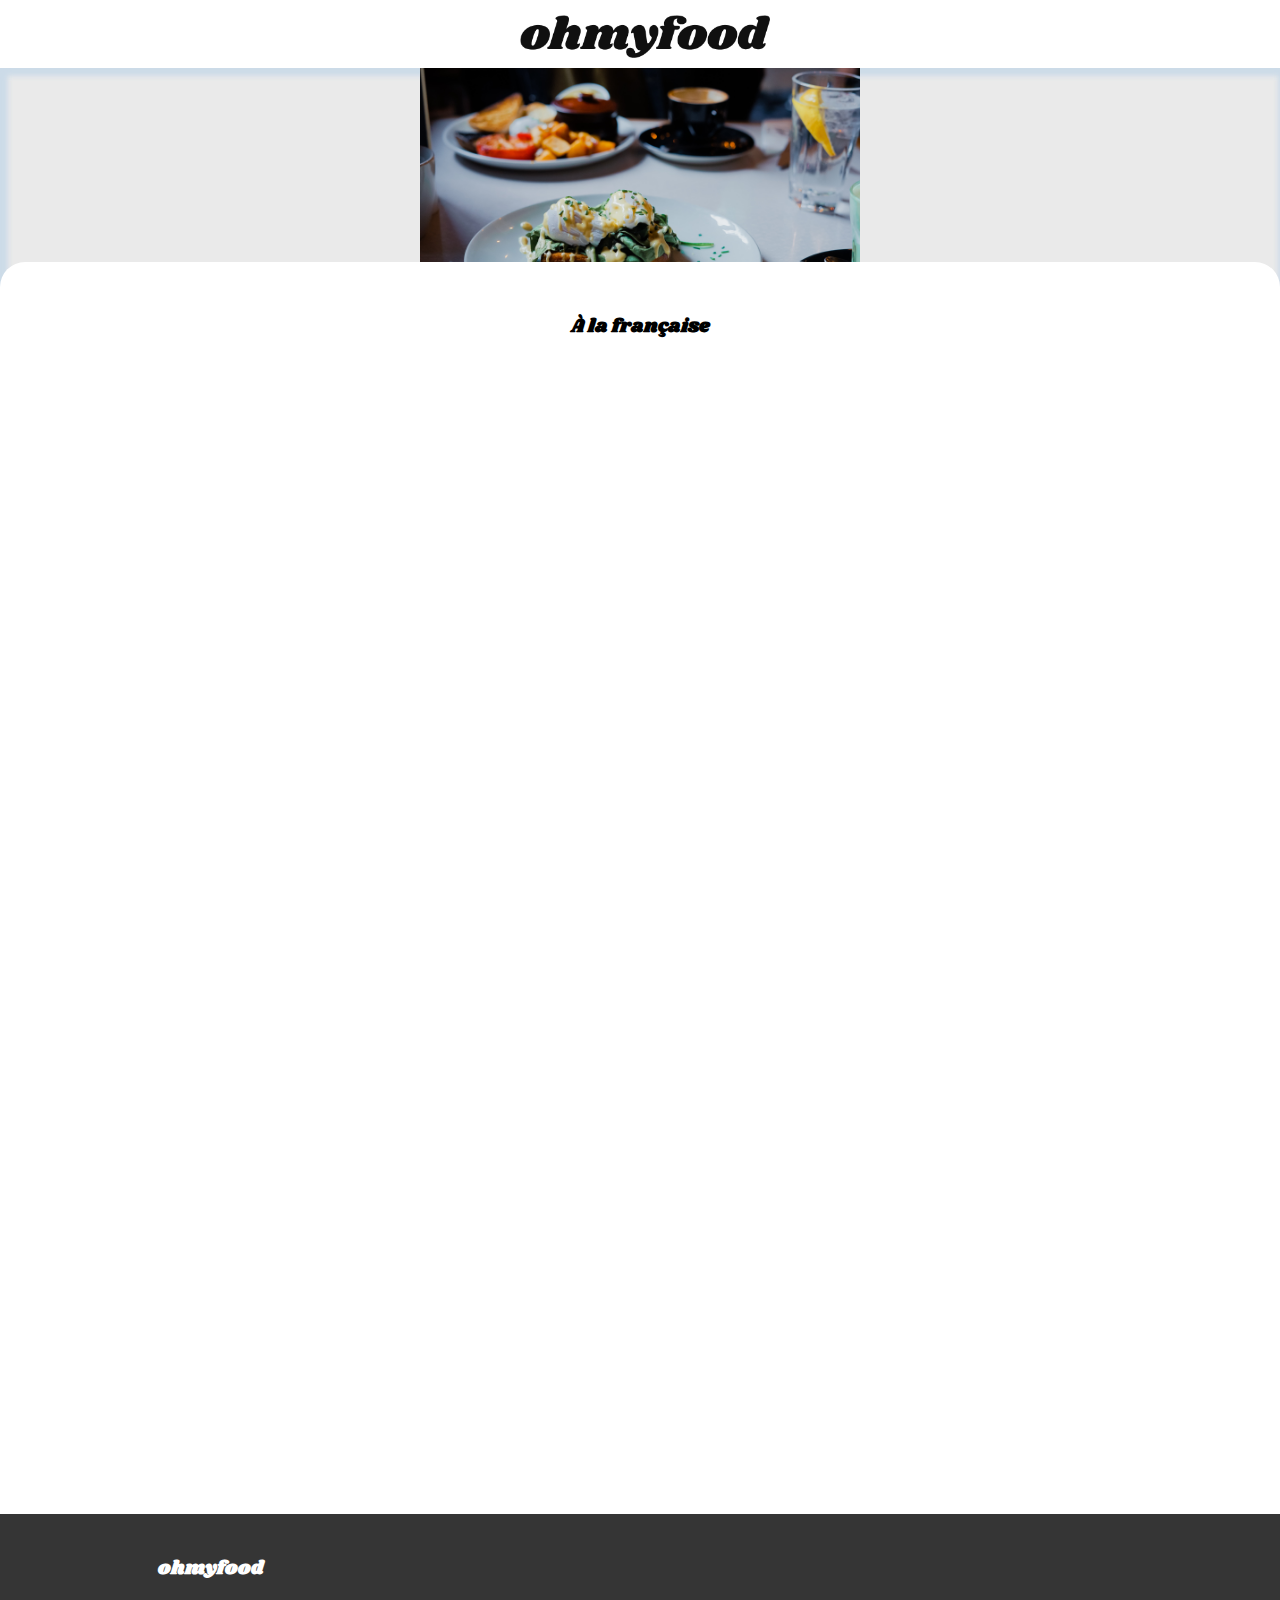
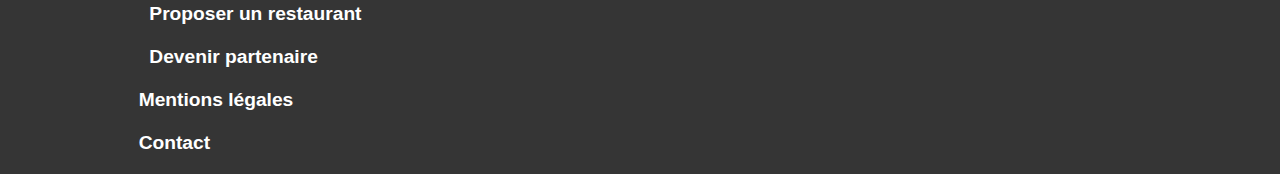
==== commit 3a253b27: "update display" ====
--- a/alafrançaise.html
+++ b/alafrançaise.html
@@ -40,31 +40,25 @@
                         <div id="menufrançais1"><p id="menuhead">ENTRÉES</p>
                                 <div class="cardsInline">  
                                 <div class="cardprix">
-                                    <a href="">
                                         <div class="cardTextprix">
                                             <h3>Tartare de poulpe acidulé </h3>
                                             <p id="carddetail">aux zests d'orange</p><p id="cardprice">25€</p>
                                         </div>
-                                    </a>
                                     <div class="overlay"><i id="check" class="fas fa-check"></i></div>
                                     </div>
                                 
                                     <div class="cardprix">
-                                        <a href="">
                                             <div class="cardTextprix">
                                                 <h3>velouté de légumes d'antan </h3>
-                                                <p id="carddetail">aux zests d'orange</p><p id="cardprice">35€</p>
+                                                <p id="carddetail">Aux zests d'orange</p><p id="cardprice">35€</p>
                                             </div>
-                                        </a>
                                         <div class="overlay"><i id="check" class="fas fa-check"></i></div>
                                         </div>
                                         <div class="cardprix">
-                                            <a href="">
                                                 <div class="cardTextprix">
                                                     <h3>Soupe à l'oignon </h3>
                                                     <p id="carddetail">Revisitée</p><p id="cardprice">20€</p>
                                                 </div>
-                                            </a>  
                                             <div class="overlay"><i id="check" class="fas fa-check"></i></div>       
                                         </div>               
                                 </div> 
@@ -74,31 +68,25 @@
 
                                 <div class="cardsInline">  
                                     <div class="cardprix">
-                                        <a href="">
                                             <div class="cardTextprix">
                                                 <h3>Coquilles Saint-Jacques </h3>
-                                                <p id="carddetail">accompagnées d'une purée de panais</p><p id="cardprice">40€</p>
+                                                <p id="carddetail">Accompagnées d'une purée de panais</p><p id="cardprice">40€</p>
                                             </div>
-                                        </a>
                                         <div class="overlay"><i id="check" class="fas fa-check"></i></div>
                                         </div>
                                     
                                         <div class="cardprix">
-                                            <a href="">
                                                 <div class="cardTextprix">
                                                     <h3>Magret de canard </h3>
                                                     <p id="carddetail">Et parmentier de pommes de terres</p><p id="cardprice">35€</p>
                                                 </div>
-                                            </a>
                                             <div class="overlay"><i id="check" class="fas fa-check"></i></div>
                                             </div>
                                             <div class="cardprix">
-                                                <a href="">
                                                     <div class="cardTextprix">
                                                         <h3>Pigeonneau d'Ille-et-Vilaine</h3>
                                                         <p id="carddetail">Sur son lit de gnocchis aux légumes</p> <p id="cardprice">44€</p>
                                                     </div>
-                                                </a> 
                                                 <div class="overlay"><i id="check" class="fas fa-check"></i></div>        
                                             </div>               
                                     </div> 
@@ -108,31 +96,25 @@
 
                                     <div class="cardsInline">  
                                         <div class="cardprix">
-                                            <a href="">
                                                 <div class="cardTextprix">
                                                     <h3>Pétales de violettes glacées </h3>
                                                     <p id="carddetail">Et purée de noisettes</p><p id="cardprice">18€</p>
                                                 </div>
-                                            </a>
                                             <div class="overlay"><i id="check" class="fas fa-check"></i></div>
                                             </div>
                                         
                                             <div class="cardprix">
-                                                <a href="">
                                                     <div class="cardTextprix">
                                                         <h3>Fondant au chocolat</h3>
                                                         <p id="carddetail">Revisité</p><p id="cardprice">22€</p>
                                                     </div>
-                                                </a>
                                                 <div class="overlay"><i id="check" class="fas fa-check"></i></div>
                                                 </div>
                                                 <div class="cardprix">
-                                                    <a href="">
                                                         <div class="cardTextprix">
                                                             <h3>Millefeuille croustillant</h3>
                                                             <p id="carddetail">Myrtilles et pâte d'amande</p><p id="cardprice">23€</p>
                                                         </div>
-                                                    </a>  
                                                     <div class="overlay"><i id="check" class="fas fa-check"></i></div>       
                                                 </div>               
                                         </div> 
@@ -167,4 +149,3 @@
 
     </body>  
 </html>
-
--- a/style.css
+++ b/style.css
@@ -1,51 +1,9 @@
-Style.css
-
-
-/************************  881px *********************** */
-
-
-@media (max-width: 881px) {	
-
-  body {
-    width:100%;
-    height:auto;
-  }
- 
-
-  #restopalette {
-    max-height: auto;;
-    max-width: 50%;
-    overflow: hidden;
-    
-  }
-
-}
-
-/************************  670px *********************** */
-
-@media (max-width: 670px) {	
-
- 
-  #bouttonmenu {
-    margin-left: 30%;
-  }
-  
-
-  #restopalette {
-    height: auto;
-    width: 50%;
-    overflow: hidden;
-    
-  }
-
-}
-
-
+style.css
 
 
 /* ********************* < 510px ********************* */
 
-@media (max-width: 510px) {
+@media screen and (max-width: 510px) {
 
 
 
@@ -81,6 +39,7 @@
     h3 {
       font-size: 0.9rem;
       margin: 0;
+      padding: 0;
     }
 
       header {
@@ -92,21 +51,24 @@
 
       #footerlines{
         width: 100%;
+        padding-top: 10px;
+      }
+
+      #footerlines h3{
+        font-size: 1.2em;
       }
       footer {
-        padding-left: 10px;
-        width: 100%;
-      display: flex;
+        margin-top: 30px;
         height: 200px;
-      margin-top: 50px;
-      font-size: 20px;
-      flex-direction: column;
-      padding: 40px 0 40px 0;
-      display: inline-flex;
+      padding-top: 40px;
+      padding-left: 10%;
+      padding-bottom: 20px;
       background-color: #353535;
       color:  white;
       align-items: initial;
       justify-content: space-between;
+      display: flex;
+      flex-direction: column;
     }
 
     
@@ -137,7 +99,10 @@
       }
     
 
-
+      #fonctionnementh1{
+        padding-top: 30px;
+        padding-bottom: 30px;
+      }
 
     #fonctionnementun:hover {
       background-color: #f5edff;
@@ -150,31 +115,41 @@
     }
 
     #fonctionnementun {
+      margin: auto;
       padding: 30px 30px 30px 25px;
-      border-radius: 60px 50px 60px 50px;
+      border-radius: 30px 30px 30px 30px;
       display: flex;
       align-items: center;
       margin-top: 20px;
       box-shadow: rgba(0, 0, 0, 0.1) 0px 4px 12px;
+      max-width: 510px;
 
     }
     #fonctionnementdeux {
+      margin: auto;
       padding: 30px 30px 30px 25px;
-      border-radius: 60px 50px 60px 50px;
+      border-radius: 30px 30px 30px 30px;
       display: flex;
       align-items: center;
       margin-top: 20px;
       box-shadow: rgba(0, 0, 0, 0.1) 0px 4px 12px;
+      max-width: 510px;
 
     }
     #fonctionnementtrois {
+      margin: auto;
       padding: 30px 30px 30px 25px;
-      border-radius: 60px 50px 60px 50px;
+      border-radius: 30px 30px 30px 30px;
       display: flex;
       align-items: center;
       margin-top: 20px;
       box-shadow: rgba(0, 0, 0, 0.1) 0px 4px 12px;
-      
+      max-width: 510px;
+      
+    }
+
+    .fonctionnement i {
+      color: #bcbcbc;
     }
 
     #spanF {
@@ -278,8 +253,10 @@
       padding-left: 10px;
       padding-bottom: 10px;
       float: left;
-      display: flex;
       font-size: 1.4em;
+      left: 5%;
+      top: 5%;
+      
     
       
     }
@@ -287,7 +264,8 @@
       #ohmyfoodlogo {
       display: block;
       margin: auto;
-      width: 30%;
+      width: 250px;
+      max-width: 510px;
       height: auto;
       text-align: center;
 
@@ -331,7 +309,7 @@
       #blockrestaurants .card {
         margin-bottom: 30px;
       }
-      
+     
 
       
       #heartbutton{
@@ -354,17 +332,6 @@
       #heartbutton:hover{
         color: #9356DC;
       }
-      
-    #heartbutton:hover{
-      color: #9356DC;
-    }
-
-      #restaurantcoeur {
-        color: #bcbcbc;
-        float: right;
-        padding: 20px;
-        transition: all 1s ease-out;
-      }
 
       #restaurantcoeurn {
         position: absolute;
@@ -378,18 +345,15 @@
       #restaurantcoeurn:hover{
         color: #9356DC;
       }
-      #restaurantcoeur:hover{
-        color: #9356DC;
-      }
+     
 
 
         
-        #blockrestaurants h2{
-          font-size: 24px;
-          padding-bottom: 25px;
-          padding-top: 25px;
-        }
-
+       #restoh2{
+         padding-top: 40px;
+         padding-bottom: 20px;
+         font-size: 1.4em;
+       }
         #blockrestaurants {
           background-color: #f6f6f6;
           align-items: center;
@@ -409,7 +373,7 @@
       width: 100%;
       margin:auto;
       height: 250px;
-      
+      max-width: 510px;
       background-color: white;
       border-radius: 20px;
       box-shadow: 0px 1px 19px 0px #bcbcbc;
@@ -418,7 +382,7 @@
 
 
     #nouveau{
-
+      display: block;
       padding: 5px 10px 5px 10px;
       background-color: #99e2d0;
       position: absolute;
@@ -475,26 +439,30 @@
       margin: auto;
       height: auto;
       width: 100%;
-      max-width: 881px;
+      max-width: 440px;
+      max-height: 440px;
       overflow: hidden;
       
     }
     #restofrançaisnote {
       display: block;
       margin: auto;
-      max-height: 300px;
-      width: 100%;
-      max-width: 510px;
+      height: auto;
+      width: 100%;
+      max-width: 440px;
+      max-height: 440px;
       overflow: hidden;
       
     }
     #restopalette {
       display: block;
       margin: auto;
-      height: 300px;
-      width: 100%;
-      max-width: 881px;
-      overflow: hidden;
+      height: auto;
+      width: 100%;
+      max-width: 440px;
+      max-height: 440px;
+      overflow: hidden;
+     
       }
 
     #menuimage{
@@ -509,11 +477,14 @@
     }
 
     .blockfrançaise {
+      margin: auto;
+      justify-items: center;
       position: relative;
       background-color: white;
       padding-top: 50px;
       margin-top: -100px;
       border-radius:25px;
+      width: 100%;
     }
     .blockfrançaise a {
       display:inline-block; 
@@ -540,6 +511,8 @@
     #menufrançais1 {
       padding: 20px 0 10px 10px;
       margin-right: 0;
+      max-width: 510px;
+      margin: auto;
       
     }
 
@@ -553,6 +526,8 @@
     }
     #menufrançais2 {
       padding: 20px 0 10px 10px;
+      max-width: 510px;
+      margin: auto;
     }
 
     #menufrançais3::after{
@@ -565,10 +540,13 @@
     }
     #menufrançais3 {
       padding: 20px 0 10px 10px;
+      margin: auto;
+      max-width: 510px;
+      
     }
 
     .cardprix:hover .overlay{
-      width: 15%;
+      width: 20%;
       left: 100%;
     }
 
@@ -583,6 +561,12 @@
       width: 0;
       height: 100%;
       transition: .5s ease;
+    }
+
+    .overlay:hover #carddetail{
+      text-overflow: ellipsis;
+      overflow: hidden;
+      white-space: nowrap;
     }
 
     #check {
@@ -638,9 +622,12 @@
     }
     .cardTextprix {
       width: 100%;
-      padding: 15px 10px;
+      padding-top: 15px;
+      padding-left: 15px;
       line-height: 15px;
       white-space: nowrap;
+    }
+
     }
     #cardprice{
       margin-right: 20px;
@@ -651,10 +638,21 @@
     #carddetail{
       float: left;
       display: inline-block;
-    
-      width: 200px; 
-      height: 1.2em; 
+      width: 80%; 
+      font-size: 15px;
+      margin: 0%;
+      padding-top: 10px;
       font-size: 13px;
+    }
+
+    
+    
+    #cardprix:hover  #carddetail{
+      text-overflow: ellipsis;
+      overflow: hidden;
+      white-space: nowrap;
+    }
+
     }
 
     .cardTextprix :hover #carddetail{
@@ -691,10 +689,7 @@
     .blockfrançaise h3 {
     font-size: 1em;
     }
-    .blockfrançaise p {
-      font-size: 0.7em;
-    }
-
+    
 
     #bouttonmenus {
       height: 50px;
@@ -943,24 +938,17 @@
     }
     .cardTextprix {
       width: 100%;
-      padding: 15px 10px;
       line-height: 15px;
       white-space: nowrap;
     }
     #cardprice{
+      position: relative;
       margin-right: 20px;
       display: inline-block;
       float: right;
       
     }
-    #carddetail{
-      float: left;
-      display: inline-block;
-    
-      width: 200px; 
-      height: 1.2em; 
-      font-size: 15px;
-    }
+   
 
     .cardTextprix :hover #carddetail{
       text-overflow: ellipsis;
@@ -997,7 +985,7 @@
     font-size: 1em;
     }
     .blockfrançaise p {
-      font-size: 0.7em;
+      font-size: 1em;
     }
 
 
@@ -1102,10 +1090,13 @@
     position: fixed;
     top: 0;
     left: 0;
-    width: 100%;
-    height: 100%;
+    width: 100vw;
+    height: 100vh;
     z-index: 1;
     pointer-events: none;
+    display: flex;
+    align-items: center;
+    justify-content: center;
 
   }  
   #loadingspinner{
@@ -1118,7 +1109,7 @@
        -webkit-text-fill-color:transparent;
 
     margin: auto;
-    font-size: 300px;
+    font-size: 200px;
     text-align: center;
       -webkit-animation-name: loadingspinner;
       animation-name: loadingspinner;
@@ -1165,4 +1156,5 @@
 }
 
 
-}
+
+
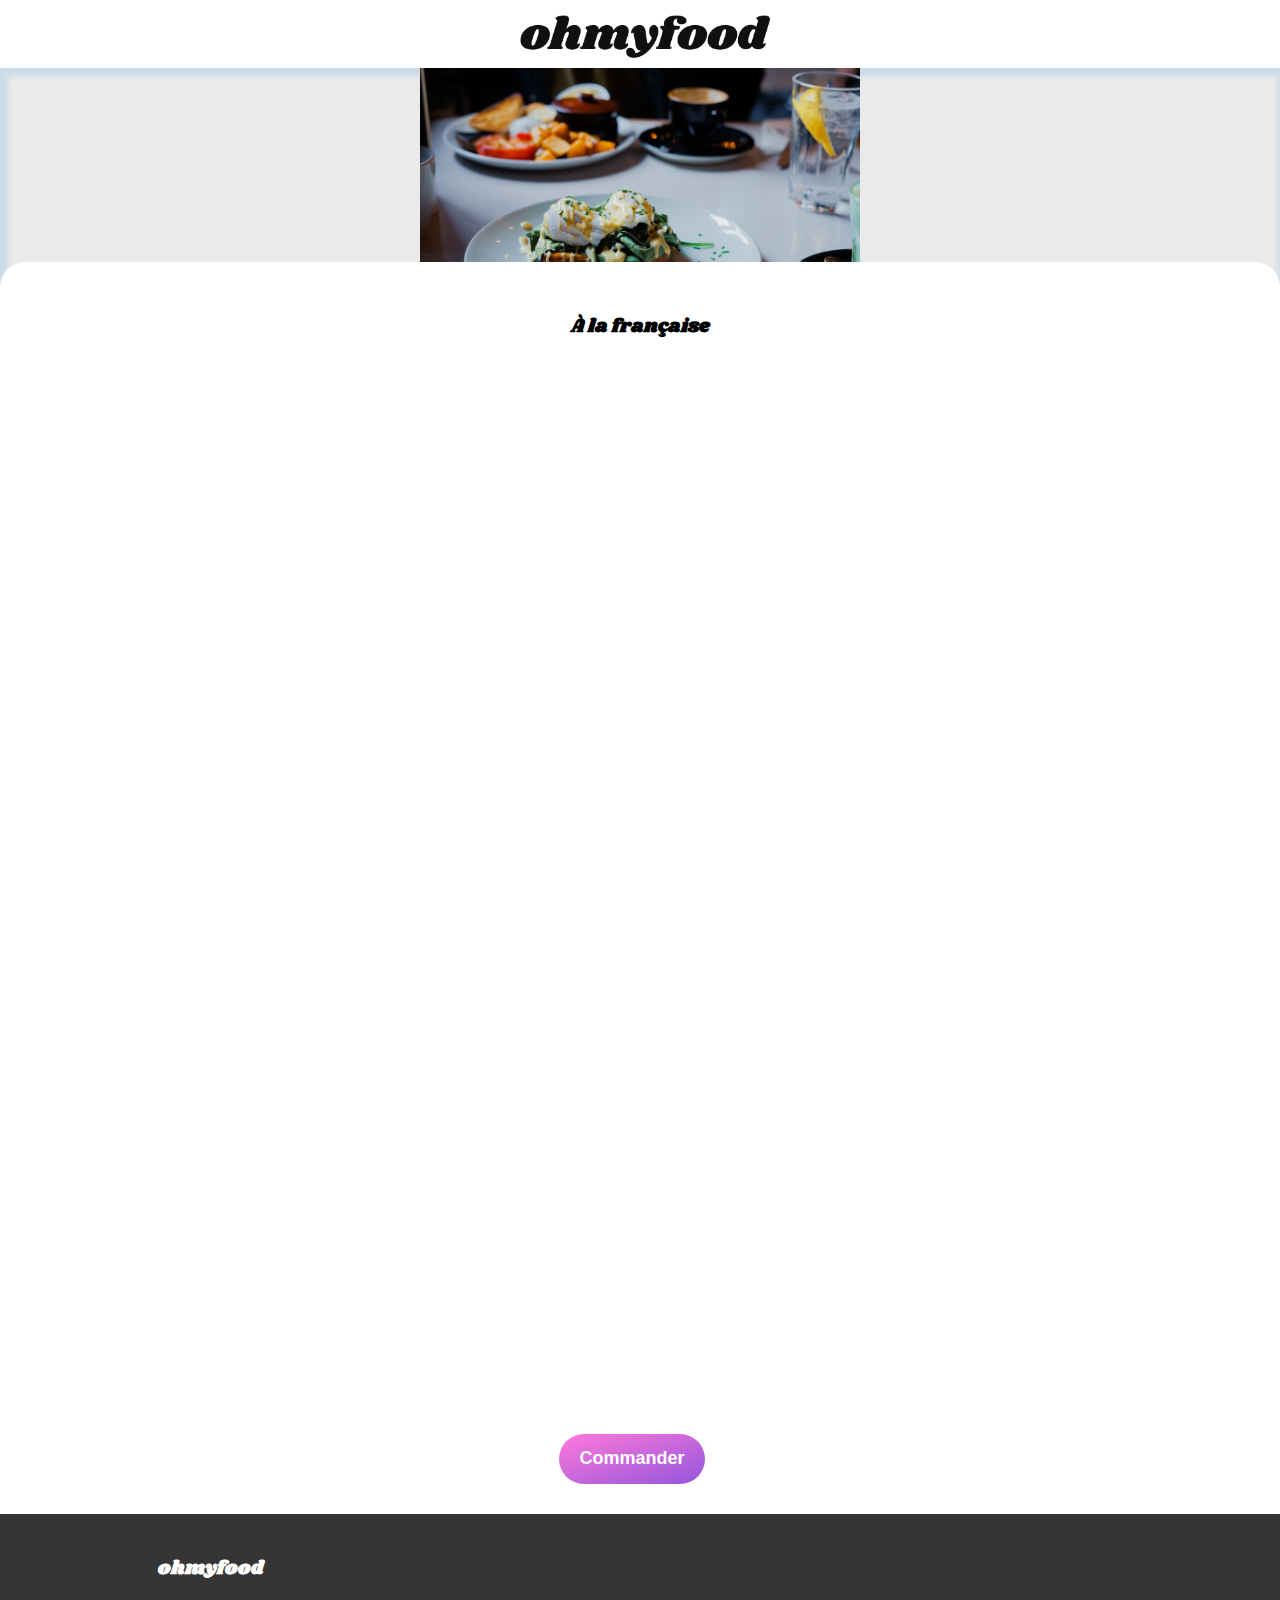
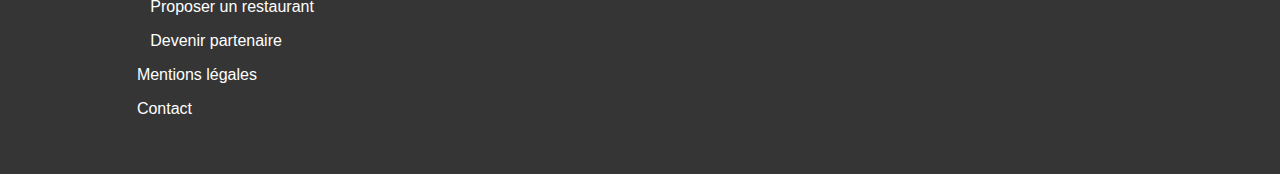
==== commit 9be9c189: "UPDATE W3C" ====
--- a/alafrançaise.html
+++ b/alafrançaise.html
@@ -18,132 +18,152 @@
     </head>	
     		
       <body>
-                            <nav class="topnavomf">
-                                <a href="Index.html"><i id="leftarrow" class="fas fa-arrow-left"></i></a>
-                                <img id="ohmyfoodlogo" src="images/logo/ohmyfood.png">
-                            </nav>
-                   
-                            <div id="menuimage">
-                        <img id="restofrançais" src="images/restaurants/toa-heftiba-DQKerTsQwi0-unsplash.jpg">
-                                </div>
+                    <nav class="topnavomf">
+                        <a href="Index.html"><i id="leftarrow" class="fas fa-arrow-left"></i></a>
+                        <img id="ohmyfoodlogo" alt="Ohmyfoodlogo" src="images/logo/ohmyfood.png">
+                    </nav>
+            
+                    <div id="menuimage">
+                <img id="restofrançais" alt="Ohmyfoodlogo" src="images/restaurants/toa-heftiba-DQKerTsQwi0-unsplash.jpg">
+                        </div>
 
-                    <div class="blockfrançaise">
+            <div class="blockfrançaise">
 
-                        <h2 id="shrikhandh2">À la française
-                            <div class="favorispage">
-                            <div id="heartbutton">
+                    <h2 class="shrikhandh2">À la française</h2>
+                        <div id="heartbutton">
                             <i class="fas fa-heart"></i>
+                        </div>	
                             
-                            </div>	
-                        </h2>
 
-                        <div id="menufrançais1"><p id="menuhead">ENTRÉES</p>
-                                <div class="cardsInline">  
-                                <div class="cardprix">
-                                        <div class="cardTextprix">
-                                            <h3>Tartare de poulpe acidulé </h3>
-                                            <p id="carddetail">aux zests d'orange</p><p id="cardprice">25€</p>
-                                        </div>
-                                    <div class="overlay"><i id="check" class="fas fa-check"></i></div>
-                                    </div>
-                                
-                                    <div class="cardprix">
-                                            <div class="cardTextprix">
-                                                <h3>velouté de légumes d'antan </h3>
-                                                <p id="carddetail">Aux zests d'orange</p><p id="cardprice">35€</p>
-                                            </div>
-                                        <div class="overlay"><i id="check" class="fas fa-check"></i></div>
-                                        </div>
-                                        <div class="cardprix">
-                                                <div class="cardTextprix">
-                                                    <h3>Soupe à l'oignon </h3>
-                                                    <p id="carddetail">Revisitée</p><p id="cardprice">20€</p>
+                                    <div id="menufrançais1"><p class="menuhead">ENTRÉES</p>
+                                        <div class="cardsInline">  
+                                                <div class="cardprix">
+                                                    <div class="cardTextprix">
+                                                        <h3>Tartare de poulpe acidulé </h3>
+                                                        <p class="carddetail">aux zests d'orange</p><p class="cardprice">25€</p>
+                                                    </div>
+                                                    <div class="overlay"><i class="fas fa-check"></i></div>
                                                 </div>
-                                            <div class="overlay"><i id="check" class="fas fa-check"></i></div>       
-                                        </div>               
-                                </div> 
-                            </div>    
-                                
-                        <div id="menufrançais2"><p id="menuhead">PLATS</p>
+                                            
+                                                    <div class="cardprix">
+                                                        <div class="cardTextprix">
+                                                            <h3>velouté de légumes d'antan </h3>
+                                                            <p class="carddetail">Carotte, panais, topinambour</p><p class="cardprice">35€</p>
+                                                        </div>
+                                                         <div class="overlay"><i class="fas fa-check"></i></div>
+                                                    </div>
 
-                                <div class="cardsInline">  
-                                    <div class="cardprix">
-                                            <div class="cardTextprix">
-                                                <h3>Coquilles Saint-Jacques </h3>
-                                                <p id="carddetail">Accompagnées d'une purée de panais</p><p id="cardprice">40€</p>
-                                            </div>
-                                        <div class="overlay"><i id="check" class="fas fa-check"></i></div>
-                                        </div>
+                                                    <div class="cardprix">
+                                                            <div class="cardTextprix">
+                                                                <h3>Soupe à l'oignon </h3>
+                                                                <p class="carddetail">Revisitée</p><p class="cardprice">20€</p>
+                                                            </div>
+                                                             <div class="overlay"><i class="fas fa-check"></i></div>       
+                                                    </div>               
+                                        </div> 
+                                    </div>    
                                     
-                                        <div class="cardprix">
-                                                <div class="cardTextprix">
-                                                    <h3>Magret de canard </h3>
-                                                    <p id="carddetail">Et parmentier de pommes de terres</p><p id="cardprice">35€</p>
-                                                </div>
-                                            <div class="overlay"><i id="check" class="fas fa-check"></i></div>
-                                            </div>
-                                            <div class="cardprix">
-                                                    <div class="cardTextprix">
-                                                        <h3>Pigeonneau d'Ille-et-Vilaine</h3>
-                                                        <p id="carddetail">Sur son lit de gnocchis aux légumes</p> <p id="cardprice">44€</p>
-                                                    </div>
-                                                <div class="overlay"><i id="check" class="fas fa-check"></i></div>        
-                                            </div>               
-                                    </div> 
-                        </div>         
+                            
+                            
+                                        <div id="menufrançais2"><p class="menuhead">PLATS</p>
 
-                                <div id="menufrançais1"><p id="menuhead">ENTRÉES</p>
+                                            <div class="cardsInline">  
+                                                        <div class="cardprix">
+                                                            <div class="cardTextprix">
+                                                                <h3>Coquilles Saint-Jacques </h3>
+                                                                <p class="carddetail">Accompagnées d'une purée de panais</p><p class="cardprice">40€</p>
+                                                            </div>
+                                                            <div class="overlay"><i class="fas fa-check"></i></div>
+                                                        </div>
+                                                    
+                                                        <div class="cardprix">
+                                                                <div class="cardTextprix">
+                                                                    <h3>Magret de canard </h3>
+                                                                    <p class="carddetail">Et parmentier de pommes de terres</p><p class="cardprice">35€</p>
+                                                                </div>
+                                                            <div class="overlay"><i class="fas fa-check"></i></div>
+                                                        </div>
 
-                                    <div class="cardsInline">  
-                                        <div class="cardprix">
-                                                <div class="cardTextprix">
-                                                    <h3>Pétales de violettes glacées </h3>
-                                                    <p id="carddetail">Et purée de noisettes</p><p id="cardprice">18€</p>
-                                                </div>
-                                            <div class="overlay"><i id="check" class="fas fa-check"></i></div>
-                                            </div>
-                                        
-                                            <div class="cardprix">
-                                                    <div class="cardTextprix">
-                                                        <h3>Fondant au chocolat</h3>
-                                                        <p id="carddetail">Revisité</p><p id="cardprice">22€</p>
-                                                    </div>
-                                                <div class="overlay"><i id="check" class="fas fa-check"></i></div>
-                                                </div>
-                                                <div class="cardprix">
-                                                        <div class="cardTextprix">
-                                                            <h3>Millefeuille croustillant</h3>
-                                                            <p id="carddetail">Myrtilles et pâte d'amande</p><p id="cardprice">23€</p>
-                                                        </div>
-                                                    <div class="overlay"><i id="check" class="fas fa-check"></i></div>       
-                                                </div>               
-                                        </div> 
+                                                            <div class="cardprix">
+                                                                    <div class="cardTextprix">
+                                                                        <h3>Pigeonneau d'Ille-et-Vilaine</h3>
+                                                                        <p class="carddetail">Sur son lit de gnocchis aux légumes</p> <p class="cardprice">44€</p>
+                                                                    </div>
+                                                                <div class="overlay"><i class="fas fa-check"></i></div>        
+                                                            </div>               
+                                            </div> 
 
-                                        <div class="containermenu">
-                                            <button id="bouttonmenus">
-                                            <span id="rechercher">Commander</span>
-                                            </button>	
-                                        </div>	
-                                </div>         
-                    </div>
-                </div>
+                                        </div>         
+
+                                            <div id="menufrançais3"><p class="menuhead">DESSERTS</p>
+
+                                                <div class="cardsInline"> 
+
+                                                            <div class="cardprix">
+                                                                    <div class="cardTextprix">
+                                                                        <h3>Pétales de violettes glacées </h3>
+                                                                        <p class="carddetail">Et purée de noisettes</p><p class="cardprice">18€</p>
+                                                                    </div>
+                                                                <div class="overlay"><i class="fas fa-check"></i></div>
+                                                            </div>
+                                                            
+                                                                <div class="cardprix">
+                                                                        <div class="cardTextprix">
+                                                                            <h3>Fondant au chocolat</h3>
+                                                                            <p class="carddetail">Revisité</p><p class="cardprice">22€</p>
+                                                                        </div>
+                                                                    <div class="overlay"><i class="fas fa-check"></i></div>
+                                                                </div>
+
+                                                                    <div class="cardprix">
+                                                                            <div class="cardTextprix">
+                                                                                <h3>Millefeuille croustillant</h3>
+                                                                                <p class="carddetail">Myrtilles et pâte d'amande</p><p class="cardprice">23€</p>
+                                                                            </div>
+                                                                        <div class="overlay"><i id="check" class="fas fa-check"></i></div>       
+                                                                    </div>               
+                                                </div> 
+                                            </div>            
+                                                            <div class="containermenu">
+                                                                <button id="bouttonmenus">
+                                                                <span id="rechercher">Commander</span>
+                                                                </button>	
+                                                            </div>	
+                                                        </div>         
+                                                
+                        
                 <footer>
                                         
-                    <h2 id="shrikhandh2">ohmyfood</h2>
+                    <h2 class="shrikhandh2">ohmyfood</h2>
 
-                    <div id="footerlines">
-                    <h3><span>&nbsp;&nbsp;<i class="fas fa-utensils"></i></span>&nbsp;&nbsp;Proposer un restaurant</h3>
-                    </div>
+                  
+                    <p>
+                        <span>&nbsp;&nbsp;
+                            <i class="fas fa-utensils"></i>
+                        </span>
+                        &nbsp;&nbsp;Proposer un restaurant
+                    </p>
+                  
 
-                    <div id="footerlines">
-                    <h3><span>&nbsp;&nbsp;<i class="fas fa-hands-helping"></i></span>&nbsp;&nbsp;Devenir partenaire</h3>
-                    </div>
+                   
+                    <p>
+                        <span>&nbsp;&nbsp;
+                            <i class="fas fa-hands-helping"></i>
+                        </span>&nbsp;&nbsp;Devenir partenaire
+                    </p>
+                    
 
-                    <div id="footerlines"><h3>&nbsp;&nbsp;Mentions légales</h3>
-                    </div>
+                    <p>
+                        &nbsp;&nbsp;Mentions légales
 
-                    <div id="footerlines"><a href="mailto:ohmyfood@contact.com" target="_top"><h3>&nbsp;&nbsp;Contact</h3></a>
-                    </div>
+                    </p>
+                    
+
+                    <p> 
+                        <a href="mailto:ohmyfood@contact.com" target="_top">
+                            &nbsp;&nbsp;Contact</a>
+                    </p>
+                    
 
                 </footer>
 
--- a/style.css
+++ b/style.css
@@ -1,1160 +1,1079 @@
-style.css
-
-
-/* ********************* < 510px ********************* */
-
-@media screen and (max-width: 510px) {
-
-
-
-      @import url("https://use.fontawesome.com/releases/v5.8.1/css/all.css"):;
-        }
-    @import url('https://fonts.googleapis.com/css2?family=Shrikhand&display=swap');
-      body{
-        
-        font-family: "Roboto", Arial, Times New Roman;
-        margin: 0;
-        padding: 0px;
-        width: 100%;
-      }
-    body{
-      
-    
-    }
-      h1 {
-      margin: 20px 20px 20px 20px;
-      font-size: 1.4rem;
-    }
-    #shrikhandh2 {
-      padding: 0 30px 0 30px;
-      font-family: Shrikhand;
-      font-size: 1.2rem;
-      margin: 0;
-    }
-    h2 {
-      padding: 0 30px 0 30px;
-      font-size: 1.2rem;
-      margin: 0;
-    }
-    h3 {
-      font-size: 0.9rem;
-      margin: 0;
-      padding: 0;
-    }
-
-      header {
-      display: flex;
-      justify-content: flex-end;
-      align-items: center;
-      height: 75px;
-    }
-
-      #footerlines{
-        width: 100%;
-        padding-top: 10px;
-      }
-
-      #footerlines h3{
-        font-size: 1.2em;
-      }
-      footer {
-        margin-top: 30px;
-        height: 200px;
-      padding-top: 40px;
-      padding-left: 10%;
-      padding-bottom: 20px;
-      background-color: #353535;
-      color:  white;
-      align-items: initial;
-      justify-content: space-between;
-      display: flex;
-      flex-direction: column;
-    }
-
-    
-
-    #bouttonexplorer {
-      height: 50px;
-      margin: 0;
-      background-color: #FF79DA; 
-      background-image: linear-gradient(to bottom right, #FF79DA, #9356dc);
-      color: white;
-      position: relative;
-      right: 8px;
-      font-weight: 900;
-      font-size: 18px;
-      padding: 0 10px;
-      border-radius: 60px 60px 60px 60px;
-      border: none;
-      cursor: pointer;
-      margin-top: 20px;
-      padding-left: 20px;
-      padding-right: 20px;
-    }
-
-    #bouttonexplorer:active {
-        box-shadow: 0px 1px 19px 0px #bcbcbc;
-        background-color: #3e8e41;
-        transform: translateY(1px);
-      }
-    
-
-      #fonctionnementh1{
-        padding-top: 30px;
-        padding-bottom: 30px;
-      }
-
-    #fonctionnementun:hover {
-      background-color: #f5edff;
-    }
-    #fonctionnementdeux:hover {
-      background-color: #f5edff;
-    }
-    #fonctionnementtrois:hover {
-      background-color: #f5edff;
-    }
-
-    #fonctionnementun {
-      margin: auto;
-      padding: 30px 30px 30px 25px;
-      border-radius: 30px 30px 30px 30px;
-      display: flex;
-      align-items: center;
-      margin-top: 20px;
-      box-shadow: rgba(0, 0, 0, 0.1) 0px 4px 12px;
-      max-width: 510px;
-
-    }
-    #fonctionnementdeux {
-      margin: auto;
-      padding: 30px 30px 30px 25px;
-      border-radius: 30px 30px 30px 30px;
-      display: flex;
-      align-items: center;
-      margin-top: 20px;
-      box-shadow: rgba(0, 0, 0, 0.1) 0px 4px 12px;
-      max-width: 510px;
-
-    }
-    #fonctionnementtrois {
-      margin: auto;
-      padding: 30px 30px 30px 25px;
-      border-radius: 30px 30px 30px 30px;
-      display: flex;
-      align-items: center;
-      margin-top: 20px;
-      box-shadow: rgba(0, 0, 0, 0.1) 0px 4px 12px;
-      max-width: 510px;
-      
-    }
-
-    .fonctionnement i {
-      color: #bcbcbc;
-    }
-
-    #spanF {
-      position: relative;
-      display: inline-block; 
-      margin-left: -40px;
-      min-width: 10px; 
-      padding: 7px 10px 7px 10px; 
-      font-size: 1.0rem; 
-      font-weight: bold; 
-      line-height: 1; 
-      color: #ffffff; 
-      text-align: center; 
-      white-space: nowrap; 
-      vertical-align: baseline; 
-      background-color:#9356DC; 
-      border-radius: 50%; 
-      text-shadow: none; 
-    }
-
-
-    .fonctionnement {
-      
-    position: relative;    
-      align-items: center;
-      margin-top: 20px;
-      justify-content: space-between;
-      margin-left: 40px;
-      margin-right: 20px;
-      margin-bottom: 40px;
-
-    
-    }
-
-    .fonctionnement h3 {
-      text-align: center;
-      position: relative;
-      right: 20px;
-    /*
-      padding: 20px 50px 20px 25px;
-      border-radius: 60px 50px 60px 50px;
-    box-shadow: rgba(0, 0, 0, 0.1) 0px 4px 12px; 
-    */
-      white-space: nowrap;
-      font-size: 1.4rem;
-      width: 100%;
-      padding-left: 5px;
-      font-size: 1em;
-    }
-
-    .fonctionnement i {
-      display: flex;
-      align-items: center;
-      justify-content: center;
-      width: 32px;
-      height: 32px;
-      border-radius: 50%;
-      font-size: 1.2rem;
-      z-index: 2;
-      padding-right: 15px;
-      padding-left: 15px;
-    }
-
-    .fonctionnement :hover i{
-      color: #a85ddc;
-    }
-
-    #dots {
-    margin-right: -35px;
-    padding-right: 0px;
-    margin-left: -10px;
-    font-size: 1rem;
-    }
-
-    #bars {
-      
-      padding-left: 0px;
-      font-size: 1rem;
-    }
-
-    #découvrez {
-        margin: 20px 20px 20px 20px;
-      font-size: 1.2rem;
-    }
-
-    .blocklocres{
-      display: block;
-      justify-content: initial;
-    }
-
-      .topnavomf {
-        display: flex;
-        top: 60%;
-        width: 100%;
-        padding-top: 15px;
-        padding-bottom: 10px;
-    }
-
-
-    #leftarrow{
-      padding-left: 10px;
-      padding-bottom: 10px;
-      float: left;
-      font-size: 1.4em;
-      left: 5%;
-      top: 5%;
-      
-    
-      
-    }
-
-      #ohmyfoodlogo {
-      display: block;
-      margin: auto;
-      width: 250px;
-      max-width: 510px;
-      height: auto;
-      text-align: center;
-
-      }
-      #ohmyfoodlogomain {
-        margin-left: 35%;
-      width: 30%;
-        height: auto;
-
-      }
-
-      #réservez {
-        display: block;
-        background-color: #f6f6f6;
-        margin-top: 0 !important;
-        text-align: center;
-        padding: 40px;
-      }
-
-      .localisation h3{
-        font-size: 20px;
-      }
-
-      .localisation {
-        margin-bottom: 0 !important;
-        display: block;
-        background-color: #eaeaea;
-        padding: 20px;
-        text-align: center;
-        box-shadow: rgb(204, 219, 232) 3px 3px 6px 0px inset, rgba(204, 219, 232) 3px 3px 6px 0px inset;
-      }
-
-      #localisationicone{
-        font-size: 20px;
-      }
-
-      .cardsInline {
-        flex-direction: column;
-      }
-
-      #blockrestaurants .card {
-        margin-bottom: 30px;
-      }
-     
-
-      
-      #heartbutton{
-        float: right;
-        display: inline-block;
-        background-color: white;
-        color: grey;
-        margin: -15px; 
-        right: 8px;
-        font-weight: 1.3rem;
-        font-size: 15px;
-        padding: 0 10px;
-        border-radius: 60px 60px 60px 60px;
-        border: none;
-        cursor: pointer;
-        transition: all 1s ease-out;
-        
-      }
-
-      #heartbutton:hover{
-        color: #9356DC;
-      }
-
-      #restaurantcoeurn {
-        position: absolute;
-        color: #bcbcbc;
-        top: 5px;
-        right: 5px;
-        padding: 20px;
-        transition: all 1s ease-out;
-
-      }
-      #restaurantcoeurn:hover{
-        color: #9356DC;
-      }
-     
-
-
-        
-       #restoh2{
-         padding-top: 40px;
-         padding-bottom: 20px;
-         font-size: 1.4em;
-       }
+@font-face {
+          font-family: "shrikhand";
+          src: url('https://fonts.googleapis.com/css2?family=Shrikhand&display=swap');
+        }
+
+        body {
+          font-family: "Roboto", Arial, "Times New Roman";
+          margin: 0;
+          padding: 0px;
+          width: 100%;
+        }
+
+
+        h1 {
+          margin: 20px 20px 20px 20px;
+          font-size: 1.4rem;
+        }
+
+        .shrikhandh2 {
+          padding: 0 30px 0 30px;
+          font-family: Shrikhand;
+          font-size: 1.2rem;
+          margin: 0;
+        }
+
+        h2 {
+          padding: 0 30px 0 30px;
+          font-size: 1.2rem;
+          margin: 0;
+        }
+
+        h3 {
+          font-size: 0.9rem;
+          margin: 0;
+          padding: 0;
+        }
+
+        header {
+          display: flex;
+          justify-content: flex-end;
+          align-items: center;
+          height: 75px;
+        }
+
+        #footerlines {
+          width: 100%;
+          padding-top: 10px;
+        }
+
+        #footer h3 {
+          font-size: 1.2em;
+
+        }
+
+        footer {
+          margin-top: 30px;
+          padding-top: 40px;
+          padding-left: 10%;
+          padding-bottom: 40px;
+          background-color: #353535;
+          color: white;
+          align-items: initial;
+          flex-direction: column;
+          justify-content: space-between;
+        }
+
+        #bouttonexplorer {
+          height: 50px;
+          margin: 0;
+          background-color: #FF79DA;
+          background-image: linear-gradient(to bottom right, #FF79DA, #9356dc);
+          color: white;
+          position: relative;
+          right: 8px;
+          font-weight: 900;
+          font-size: 18px;
+          padding: 0 10px;
+          border-radius: 60px 60px 60px 60px;
+          border: none;
+          cursor: pointer;
+          margin-top: 20px;
+          padding-left: 20px;
+          padding-right: 20px;
+          box-shadow: 0px 1px 19px 0px #bcbcbc;
+        }
+
+        #bouttonexplorer:active {
+          box-shadow: 0px 5px 30px 0px #bcbcbc;
+          background-color: #3e8e41;
+          transform: translateY(1px);
+        }
+
+        #bouttonexplorer:hover {
+          box-shadow: inset 0 0 0 10em rgba(255, 255, 255, 0.3);
+        }
+
+        #fonctionnementh1 {
+          padding-top: 30px;
+          padding-bottom: 30px;
+        }
+
+        #fonctionnementun:hover {
+          background-color: #f5edff;
+        }
+
+        #fonctionnementdeux:hover {
+          background-color: #f5edff;
+        }
+
+        #fonctionnementtrois:hover {
+          background-color: #f5edff;
+        }
+
+        #fonctionnementun {
+          margin: auto;
+          padding: 30px 30px 30px 25px;
+          border-radius: 30px 30px 30px 30px;
+          display: flex;
+          align-items: center;
+          margin-top: 20px;
+          box-shadow: rgba(0, 0, 0, 0.1) 0px 4px 12px;
+          max-width: 510px;
+        }
+
+        #fonctionnementdeux {
+          margin: auto;
+          padding: 30px 30px 30px 25px;
+          border-radius: 30px 30px 30px 30px;
+          display: flex;
+          align-items: center;
+          margin-top: 20px;
+          box-shadow: rgba(0, 0, 0, 0.1) 0px 4px 12px;
+          max-width: 510px;
+        }
+
+        #fonctionnementtrois {
+          margin: auto;
+          padding: 30px 30px 30px 25px;
+          border-radius: 30px 30px 30px 30px;
+          display: flex;
+          align-items: center;
+          margin-top: 20px;
+          box-shadow: rgba(0, 0, 0, 0.1) 0px 4px 12px;
+          max-width: 510px;
+        }
+
+        .fonctionnement i {
+          color: #bcbcbc;
+        }
+
+        .spanF {
+          position: relative;
+          display: inline-block;
+          margin-left: -40px;
+          min-width: 10px;
+          padding: 7px 10px 7px 10px;
+          font-size: 1.0rem;
+          font-weight: bold;
+          line-height: 1;
+          color: #ffffff;
+          text-align: center;
+          white-space: nowrap;
+          vertical-align: baseline;
+          background-color: #9356DC;
+          border-radius: 50%;
+          text-shadow: none;
+        }
+
+        .fonctionnement {
+          position: relative;
+          align-items: center;
+          margin-top: 20px;
+          justify-content: space-between;
+          margin-left: 40px;
+          margin-right: 20px;
+          margin-bottom: 40px;
+        }
+
+        .fonctionnement h3 {
+          text-align: center;
+          position: relative;
+          right: 20px;
+          /*
+              padding: 20px 50px 20px 25px;
+              border-radius: 60px 50px 60px 50px;
+            box-shadow: rgba(0, 0, 0, 0.1) 0px 4px 12px; 
+            */
+          white-space: nowrap;
+          font-size: 1.4rem;
+          width: 100%;
+          padding-left: 5px;
+          font-size: 1em;
+        }
+
+        .fonctionnement i {
+          display: flex;
+          align-items: center;
+          justify-content: center;
+          width: 32px;
+          height: 32px;
+          border-radius: 50%;
+          font-size: 1.2rem;
+          z-index: 2;
+          padding-right: 15px;
+          padding-left: 15px;
+        }
+
+        .fonctionnement :hover i {
+          color: #a85ddc;
+        }
+
+        #dots {
+          margin-right: -35px;
+          padding-right: 0px;
+          margin-left: -10px;
+          font-size: 1rem;
+        }
+
+        #bars {
+          padding-left: 0px;
+          font-size: 1rem;
+        }
+
+        #découvrez {
+          margin: 20px 20px 20px 20px;
+          font-size: 1.2rem;
+        }
+
+        .blocklocres {
+          display: block;
+          justify-content: initial;
+        }
+
+        .topnavomf {
+          display: flex;
+          top: 60%;
+          width: 100%;
+          padding-top: 15px;
+          padding-bottom: 10px;
+        }
+
+        #leftarrow {
+          padding-left: 10px;
+          padding-bottom: 10px;
+          float: left;
+          font-size: 1.4em;
+          left: 5%;
+          top: 5%;
+        }
+
+        #ohmyfoodlogo {
+          display: block;
+          margin: auto;
+          width: 250px;
+          max-width: 510px;
+          height: auto;
+          text-align: center;
+        }
+
+        #ohmyfoodlogomain {
+          margin-left: 35%;
+          width: 30%;
+          height: auto;
+        }
+
+        #réservez {
+          display: block;
+          background-color: #f6f6f6;
+          margin-top: 0 !important;
+          text-align: center;
+          padding: 40px;
+        }
+
+        .localisation h3 {
+          font-size: 20px;
+        }
+
+        .localisation {
+          margin-bottom: 0 !important;
+          display: block;
+          background-color: #eaeaea;
+          padding: 20px;
+          text-align: center;
+          box-shadow: rgb(204, 219, 232) 3px 3px 6px 0px inset, rgba(204, 219, 232) 3px 3px 6px 0px inset;
+        }
+
+        #localisationicone {
+          font-size: 20px;
+        }
+
+        .cardsInline {
+          flex-direction: column;
+        }
+
+        #blockrestaurants .card {
+          margin-bottom: 30px;
+        }
+
+        #heartbutton {
+          float: right;
+          color: white;
+          position: absolute;
+          right: 8px;
+          top: 55px;
+          font-size: 15px;
+          padding: 0 10px;
+          cursor: pointer;
+          -webkit-filter: drop-shadow(-1px 0 0 black) drop-shadow(1px 0 0 black);
+          filter: drop-shadow(-1px 0 0 black) drop-shadow(1px 0 0 black);
+        }
+
+       .cardText i{
+          position: absolute;
+          color: white;
+          top: 5px;
+          right: 5px;
+          padding: 20px;
+          -webkit-filter: drop-shadow(0 0 0 black) drop-shadow(0 0 1px black);
+          filter: drop-shadow(0 0 0 black) drop-shadow(0 0 1px black);
+        }
+
+        #heartbutton:hover {
+          -moz-animation: heartfill 2s ease-in-out 0.1s forwards;
+          -moz-transition-timing-function: linear;
+          -webkit-animation: heartfill 2s ease-in-out 0.1s forwards;
+          -webkit-transition-timing-function: linear;
+          animation: heartfill 2s ease-in-out 0.1s forwards;
+          transition-timing-function: linear;
+        }
+
+        .cardText i:hover {
+          -moz-animation: heartfill 2s ease-in-out 0.1s forwards;
+          -moz-transition-timing-function: linear;
+          -webkit-animation: heartfill 2s ease-in-out 0.1s forwards;
+          -webkit-transition-timing-function: linear;
+          animation: heartfill 2s ease-in-out 0.1s forwards;
+          transition-timing-function: linear;
+        }
+
+        @-webkit-keyframes heartfill {
+          0% {
+            background: -webkit-gradient(linear, left top, left bottom, from(#9356dc), to(#FF79DA));
+            -webkit-background-clip: text;
+            -webkit-text-fill-color: transparent;
+            opacity: 0;
+          }
+          100% {
+            background: -webkit-gradient(linear, left top, left bottom, from(#9356dc), to(#FF79DA));
+            -webkit-background-clip: text;
+            -webkit-text-fill-color: transparent;
+            opacity: 1;
+          }
+        }
+
+        @-moz-keyframes heartfill {
+          0% {
+            background: -webkit-gradient(linear, left top, left bottom, from(#9356dc), to(#FF79DA));
+            -webkit-background-clip: text;
+            -webkit-text-fill-color: transparent;
+            opacity: 0;
+          }
+          100% {
+            background: -webkit-gradient(linear, left top, left bottom, from(#9356dc), to(#FF79DA));
+            -webkit-background-clip: text;
+            -webkit-text-fill-color: transparent;
+            opacity: 1;
+          }
+        }
+
+        @keyframes heartfill {
+          0% {
+            background: -webkit-gradient(linear, left top, left bottom, from(#9356dc), to(#FF79DA));
+            -webkit-background-clip: text;
+            -webkit-text-fill-color: transparent;
+            opacity: 0;
+          }
+          100% {
+            background: -webkit-gradient(linear, left top, left bottom, from(#9356dc), to(#FF79DA));
+            -webkit-background-clip: text;
+            -webkit-text-fill-color: transparent;
+            opacity: 1;
+          }
+        }
+
+        #restoh2 {
+          padding-top: 40px;
+          padding-bottom: 20px;
+          font-size: 1.4em;
+        }
+
         #blockrestaurants {
           background-color: #f6f6f6;
           align-items: center;
-        width: 100%;
-        margin-top: 20px;
-        order: 2;
-      }
-
-    a, a:hover, a:focus, a:active {
+          width: 100%;
+          margin-top: 20px;
+          order: 2;
+        }
+
+        a,
+        a:hover,
+        a:focus,
+        a:active {
           text-decoration: none;
           color: inherit;
-          
-    }
-
-    .card {
-      text-align:center;
-      width: 100%;
-      margin:auto;
-      height: 250px;
-      max-width: 510px;
-      background-color: white;
-      border-radius: 20px;
-      box-shadow: 0px 1px 19px 0px #bcbcbc;
-      color: black;
-    }
-
-
-    #nouveau{
-      display: block;
-      padding: 5px 10px 5px 10px;
-      background-color: #99e2d0;
-      position: absolute;
-      float: right;
-      top: 5px;
-      right: 5px;
-
-    }
-
-
-    .cardPhoto {
-      position: relative;
-      width: 100%;
-      height: 70%;
-      border-radius: 20px 20px 0 0;
-      overflow: hidden;
-      
-    }
-
-    .cardPhoto img {
-      width: 100%;
-    }
-
-    .cardText {
-      position: relative;
-      padding: 15px;
-      width: auto;
-      line-height: 15px;
-      white-space: nowrap;
-    }
-    .cardText h3{
-      position: absolute;
-      float: left;
-      padding-bottom: 5px;
-    }
-    .cardText p{
-      padding-top: 5px;
-      position: absolute;
-      float: left;
-    }
-
-    .card i{
-      float: right;
-      font-size: 1.4em;
-    }
-
-    #alafrançaisebackground .blockfrançaise {
-      padding-top: 50px;
-
-    }
-
-    #restofrançais {
-      display: block;
-      margin: auto;
-      height: auto;
-      width: 100%;
-      max-width: 440px;
-      max-height: 440px;
-      overflow: hidden;
-      
-    }
-    #restofrançaisnote {
-      display: block;
-      margin: auto;
-      height: auto;
-      width: 100%;
-      max-width: 440px;
-      max-height: 440px;
-      overflow: hidden;
-      
-    }
-    #restopalette {
-      display: block;
-      margin: auto;
-      height: auto;
-      width: 100%;
-      max-width: 440px;
-      max-height: 440px;
-      overflow: hidden;
-     
-      }
-
-    #menuimage{
-      display: block;
-      width: 100%;
-      background-size: auto;
-      background-color: #eaeaea;
-      text-align: center;
-      box-shadow: rgb(204, 219, 232) 3px 3px 6px 3px inset, rgba(204, 219, 232) 3px 3px 6px 3px inset;
-    
-
-    }
-
-    .blockfrançaise {
-      margin: auto;
-      justify-items: center;
-      position: relative;
-      background-color: white;
-      padding-top: 50px;
-      margin-top: -100px;
-      border-radius:25px;
-      width: 100%;
-    }
-    .blockfrançaise a {
-      display:inline-block; 
-    height:25px; 
-    width:25px; 
-    }
-
-
-
-    #menuhead::after{
-      content: "";
-      display: block;
-      width: 32px;
-      padding-top: 3px;
-      border-bottom: 2px solid #99e2d0  ;
-
-    }
-    #menufrançais1::after{
-      content: "";
-      display: block;
-      width: 32px;
-      padding-top: 3px;
-    }
-    #menufrançais1 {
-      padding: 20px 0 10px 10px;
-      margin-right: 0;
-      max-width: 510px;
-      margin: auto;
-      
-    }
-
-    #menufrançais2::after{
-      content: "";
-      display: block;
-      width: 32px;
-      padding-top: 3px;
-    
-
-    }
-    #menufrançais2 {
-      padding: 20px 0 10px 10px;
-      max-width: 510px;
-      margin: auto;
-    }
-
-    #menufrançais3::after{
-      content: "";
-      display: block;
-      width: 32px;
-      padding-top: 3px;
-      
-
-    }
-    #menufrançais3 {
-      padding: 20px 0 10px 10px;
-      margin: auto;
-      max-width: 510px;
-      
-    }
-
-    .cardprix:hover .overlay{
-      width: 20%;
-      left: 100%;
-    }
-
-
-    .overlay {
-      border-radius:0 20px 20px 0;
-      bottom: 0;
-      left: 100%;
-      right: 0;
-      background-color: #99e2d0;
-      overflow: hidden;
-      width: 0;
-      height: 100%;
-      transition: .5s ease;
-    }
-
-    .overlay:hover #carddetail{
-      text-overflow: ellipsis;
-      overflow: hidden;
-      white-space: nowrap;
-    }
-
-    #check {
-      padding: 2px;
-      background-color: white;
-      border-radius: 50%;
-      color: #99e2d0;
-      font-size: 20px;
-      position: relative;
-      
-    }
-
-
-    .cardprix .fas { 
-      transition: all 0.3s ease-in-out 0s;
-      top: 35%;
-      left: 35%;
-      
-      }
-
-    .cardprix:hover .fas { 
-      animation: rotate-btn .5s linear 1;
-      -webkit-animation: rotate-btn .5s linear 1;
-      -moz-animation: rotate-btn .5s linear 1;
-      
-    }
-
-    @keyframes rotate-btn {
-      0% {
-        transform: rotate(0);
-      }
-      100% {
-        transform: rotate(-360deg);
-      }
-    }
-
-
-    .cardprix {
-      display: flex;
-      height: 80px;
-      width: 100%;
-      background-color: white;
-      border-radius: 20px;
-      box-shadow: 0px 1px 19px 0px #bcbcbc;
-      color: black;
-      margin-bottom: 10px;
-    }
-
-
-
-    .cardprix a {
-      width: 100%;
-    }
-    .cardTextprix {
-      width: 100%;
-      padding-top: 15px;
-      padding-left: 15px;
-      line-height: 15px;
-      white-space: nowrap;
-    }
-
-    }
-    #cardprice{
-      margin-right: 20px;
-      display: inline-block;
-      float: right;
-      
-    }
-    #carddetail{
-      float: left;
-      display: inline-block;
-      width: 80%; 
-      font-size: 15px;
-      margin: 0%;
-      padding-top: 10px;
-      font-size: 13px;
-    }
-
-    
-    
-    #cardprix:hover  #carddetail{
-      text-overflow: ellipsis;
-      overflow: hidden;
-      white-space: nowrap;
-    }
-
-    }
-
-    .cardTextprix :hover #carddetail{
-      text-overflow: ellipsis;
-      overflow: hidden;
-      white-space: nowrap;
-    }
-
-    #carddetail:hover{
-      text-overflow: ellipsis;
-      overflow: hidden;
-      white-space: nowrap;
-    }
-
-    .cardprix :hover #carddetail{
-      text-overflow: ellipsis;
-      overflow: hidden;
-      white-space: nowrap;
-    }
-
-    
-
-    .cardsInline {
-      flex-direction: column;
-      margin-right: 10px;
-      margin-left: 10px;
-    }
-
-    .blockfrançaise .card {
-      margin-bottom: 30px;
-      
-    }
-
-    .blockfrançaise h3 {
-    font-size: 1em;
-    }
-    
-
-    #bouttonmenus {
-      height: 50px;
-      scroll-margin-left: 50%;
-      background-color: pink; 
-      background-image: linear-gradient(to bottom right, #FF79DA, #9356DC);
-      color: white;
-      position: relative;
-      right: 8px;
-      font-weight: 900;
-      font-size: 18px;
-      padding: 0 10px;
-      border-radius: 60px 60px 60px 60px;
-      border: none;
-      cursor: pointer;
-      margin-top: 20px;
-     
-      padding-left: 20px;
-      padding-right: 20px;
-    }
-
-    #bouttonmenus:active {
-      box-shadow: 0px 1px 19px 0px #bcbcbc;
-      background-color: #3e8e41;
-      transform: translateY(1px);
-    
-    }
-
-    .container{
-      text-align:center;
-      width: 100%;
-      margin:auto;
-
-    }
-
-    .containermenu {
-      text-align:center;
-      width: 100%;
-      margin:auto;
-    }
-
-    .blockfrançaise #menufrançais1 {
-    
-      animation: slide-up-fade-in ease 1s;
-      animation-iteration-count: 1;
-      transform-origin: 50% 50%;
-      animation-fill-mode:forwards; /*when the spec is finished*/
-      -webkit-animation: slide-up-fade-in ease 1s;
-      -webkit-animation-iteration-count: 1;
-      -webkit-transform-origin: 50% 50%;
-      -webkit-animation-fill-mode:forwards; /*Chrome 16+, Safari 4+*/ 
-      -moz-animation: slide-up-fade-in ease 1s;
-      -moz-animation-iteration-count: 1;
-      -moz-transform-origin: 50% 50%;
-      -moz-animation-fill-mode:forwards; /*FF 5+*/
-      -o-animation: slide-up-fade-in ease 1s;
-      -o-animation-iteration-count: 1;
-      -o-transform-origin: 50% 50%;
-      -o-animation-fill-mode:forwards; /*Not implemented yet*/
-      -ms-animation: slide-up-fade-in ease 1s;
-      -ms-animation-iteration-count: 1;
-      -ms-transform-origin: 50% 50%;
-      -ms-animation-fill-mode:forwards; /*IE 10+*/
-  
-      opacity:0;
-      opacity: 1\9;
-    }
-
-
-    @keyframes slide-up-fade-in{
-      0% {
-          opacity:0;
-          transform:  translate(0px,40px)  ;
-      }
-      100% {
-          opacity:1;
-          transform:  translate(0px,0px)  ;
-      }
-  }
-  
-  @-moz-keyframes slide-up-fade-in{
-      0% {
-          opacity:0;
-          -moz-transform:  translate(0px,40px)  ;
-      }
-      100% {
-          opacity:1;
-          -moz-transform:  translate(0px,0px)  ;
-      }
-  }
-  
-  @-webkit-keyframes slide-up-fade-in {
-      0% {
-          opacity:0;
-          -webkit-transform:  translate(0px,40px)  ;
-      }
-      100% {
-          opacity:1;
-          -webkit-transform:  translate(0px,0px)  ;
-      }
-  }
-  
-  @-o-keyframes slide-up-fade-in {
-      0% {
-          opacity:0;
-          -o-transform:  translate(0px,40px)  ;
-      }
-      100% {
-          opacity:1;
-          -o-transform:  translate(0px,0px)  ;
-      }
-  }
-  
-  @-ms-keyframes slide-up-fade-in {
-      0% {
-          opacity:0;
-          -ms-transform:  translate(0px,40px)  ;
-      }
-      100% {
-          opacity:1;
-          -ms-transform:  translate(0px,0px)  ;
-      }
-  } 
-  .blockfrançaise #menufrançais2 {
-    
-    animation: slide-up-fade-in ease 2s;
-    animation-iteration-count: 1;
-    transform-origin: 50% 50%;
-    animation-fill-mode:forwards; 
-    -webkit-animation: slide-up-fade-in ease 2s;
-    -webkit-animation-iteration-count: 1;
-    -webkit-transform-origin: 50% 50%;
-    -webkit-animation-fill-mode:forwards; 
-    -moz-animation: slide-up-fade-in ease 1s;
-    -moz-animation-iteration-count: 1;
-    -moz-transform-origin: 50% 50%;
-    -moz-animation-fill-mode:forwards; 
-    -o-animation: slide-up-fade-in ease 2s;
-    -o-animation-iteration-count: 2;
-    -o-transform-origin: 50% 50%;
-    -o-animation-fill-mode:forwards; 
-    -ms-animation: slide-up-fade-in ease 2s;
-    -ms-animation-iteration-count: 1;
-    -ms-transform-origin: 50% 50%;
-    -ms-animation-fill-mode:forwards; 
-
-    opacity:0;
-    opacity: 1\9;
-  }
-
-    .overlay {
-      border-radius:0 20px 20px 0;
-      bottom: 0;
-      left: 100%;
-      right: 0;
-      background-color: #99e2d0;
-      overflow: hidden;
-      width: 0;
-      height: 100%;
-      transition: .5s ease;
-    }
-
-  @keyframes slide-up-fade-in{
-    0% {
-        opacity:0;
-        transform:  translate(0px,40px)  ;
-    }
-    100% {
-        opacity:1;
-        transform:  translate(0px,0px)  ;
-    }
-}
-
-@-moz-keyframes slide-up-fade-in{
-    0% {
-        opacity:0;
-        -moz-transform:  translate(0px,40px)  ;
-    }
-    100% {
-        opacity:1;
-        -moz-transform:  translate(0px,0px)  ;
-    }
-}
-
-@-webkit-keyframes slide-up-fade-in {
-    0% {
-        opacity:0;
-        -webkit-transform:  translate(0px,40px)  ;
-    }
-    100% {
-        opacity:1;
-        -webkit-transform:  translate(0px,0px)  ;
-    }
-}
-
-@-o-keyframes slide-up-fade-in {
-    0% {
-        opacity:0;
-        -o-transform:  translate(0px,40px)  ;
-    }
-    100% {
-        opacity:1;
-        -o-transform:  translate(0px,0px)  ;
-    }
-}
-
-@-ms-keyframes slide-up-fade-in {
-    0% {
-        opacity:0;
-        -ms-transform:  translate(0px,40px)  ;
-    }
-    100% {
-        opacity:1;
-        -ms-transform:  translate(0px,0px)  ;
-    }
-} 
-.blockfrançaise #menufrançais3 {
-    
-  animation: slide-up-fade-in ease 3s;
-  animation-iteration-count: 1;
-  transform-origin: 50% 50%;
-  animation-fill-mode:forwards; 
-  -webkit-animation: slide-up-fade-in ease 3s;
-  -webkit-animation-iteration-count: 1;
-  -webkit-transform-origin: 50% 50%;
-  -webkit-animation-fill-mode:forwards; 
-  -moz-animation: slide-up-fade-in ease 3s;
-  -moz-animation-iteration-count: 1;
-  -moz-transform-origin: 50% 50%;
-  -moz-animation-fill-mode:forwards; 
-  -o-animation: slide-up-fade-in ease 3s;
-  -o-animation-iteration-count: 1;
-  -o-transform-origin: 50% 50%;
-  -o-animation-fill-mode:forwards; 
-  -ms-animation: slide-up-fade-in ease 3s;
-  -ms-animation-iteration-count: 1;
-  -ms-transform-origin: 50% 50%;
-  -ms-animation-fill-mode:forwards; 
-
-  opacity:0;
-  opacity: 9\9;
-}
-
-    .cardprix a {
-      width: 100%;
-    }
-    .cardTextprix {
-      width: 100%;
-      line-height: 15px;
-      white-space: nowrap;
-    }
-    #cardprice{
-      position: relative;
-      margin-right: 20px;
-      display: inline-block;
-      float: right;
-      
-    }
-   
-
-    .cardTextprix :hover #carddetail{
-      text-overflow: ellipsis;
-      overflow: hidden;
-      white-space: nowrap;
-    }
-
-    #carddetail:hover{
-      text-overflow: ellipsis;
-      overflow: hidden;
-      white-space: nowrap;
-    }
-
-    .cardprix :hover #carddetail{
-      text-overflow: ellipsis;
-      overflow: hidden;
-      white-space: nowrap;
-    }
-
-    
-
-    .cardsInline {
-      flex-direction: column;
-      margin-right: 10px;
-      margin-left: 10px;
-    }
-
-    .blockfrançaise .card {
-      margin-bottom: 30px;
-      
-    }
-
-    .blockfrançaise h3 {
-    font-size: 1em;
-    }
-    .blockfrançaise p {
-      font-size: 1em;
-    }
-
-
-    #bouttonmenus {
-      height: 50px;
-      scroll-margin-left: 50%;
-      background-color: pink; 
-      background-image: linear-gradient(to bottom right, #FF79DA, #9356DC);
-      color: white;
-      position: relative;
-      right: 8px;
-      font-weight: 900;
-      font-size: 18px;
-      padding: 0 10px;
-      border-radius: 60px 60px 60px 60px;
-      border: none;
-      cursor: pointer;
-      margin-top: 20px;
-     
-      padding-left: 20px;
-      padding-right: 20px;
-    }
-
-    #bouttonmenus:active {
-      box-shadow: 0px 1px 19px 0px #bcbcbc;
-      background-color: #3e8e41;
-      transform: translateY(1px);
-    
-    }
-
-    .container{
-      text-align:center;
-      width: 100%;
-      margin:auto;
-
-    }
-
-    .containermenu {
-      text-align:center;
-      width: 100%;
-      margin:auto;
-    }
-
-@keyframes slide-up-fade-in{
-  0% {
-      opacity:0;
-      transform:  translate(0px,40px)  ;
-  }
-  100% {
-      opacity:1;
-      transform:  translate(0px,0px)  ;
-  }
-}
-
-@-moz-keyframes slide-up-fade-in{
-  0% {
-      opacity:0;
-      -moz-transform:  translate(0px,40px)  ;
-  }
-  100% {
-      opacity:1;
-      -moz-transform:  translate(0px,0px)  ;
-  }
-}
-
-@-webkit-keyframes slide-up-fade-in {
-  0% {
-      opacity:0;
-      -webkit-transform:  translate(0px,40px)  ;
-  }
-  100% {
-      opacity:1;
-      -webkit-transform:  translate(0px,0px)  ;
-  }
-}
-
-@-o-keyframes slide-up-fade-in {
-  0% {
-      opacity:0;
-      -o-transform:  translate(0px,40px)  ;
-  }
-  100% {
-      opacity:1;
-      -o-transform:  translate(0px,0px)  ;
-  }
-}
-
-@-ms-keyframes slide-up-fade-in {
-  0% {
-      opacity:0;
-      -ms-transform:  translate(0px,40px)  ;
-  }
-  100% {
-      opacity:1;
-      -ms-transform:  translate(0px,0px)  ;
-  }
-} 
-    .clearfix {clear: both; zoom: 1;}
-  
- 
-  .loadingspinner{
-    position: fixed;
-    top: 0;
-    left: 0;
-    width: 100vw;
-    height: 100vh;
-    z-index: 1;
-    pointer-events: none;
-    display: flex;
-    align-items: center;
-    justify-content: center;
-
-  }  
-  #loadingspinner{
-    background:-moz-linear-gradient(top, #FF79DA 0%, #9356dc 100%); 
-        background: -webkit-linear-gradient(top, #FF79DA 0%,#9356dc 100%); 
-        background: linear-gradient(to bottom, #FF79DA 0%,#9356dc 100%);
-        -webkit-background-clip: text;
-        -moz-background-clip: text;
-        background-clip: text;
-       -webkit-text-fill-color:transparent;
-
-    margin: auto;
-    font-size: 200px;
-    text-align: center;
-      -webkit-animation-name: loadingspinner;
-      animation-name: loadingspinner;
-      -webkit-animation-duration: 4s;
-      animation-duration: 4s;
-      -webkit-animation-fill-mode: both;
-      animation-fill-mode: both;
-      }
-      @-webkit-keyframes loadingspinner {
-      0% {
-      -webkit-transform-origin: center;
-      transform-origin: center;
-      opacity: 1;
-      }
-      100% {
-      -webkit-transform-origin: center;
-      transform-origin: center;
-      -webkit-transform: rotate3d(0, 0, 1, 720deg);
-      transform: rotate3d(0, 0, 1, 720deg);
-      opacity: 0;
-      }
-      }
-      @keyframes loadingspinner {
-      0% {
-      -webkit-transform-origin: center;
-      transform-origin: center;
-      opacity: 1;
-      }
-      100% {
-      -webkit-transform-origin: center;
-      transform-origin: center;
-      -webkit-transform: rotate3d(0, 0, 1, 720deg);
-      transform: rotate3d(0, 0, 1, 720deg);
-      opacity: 0;
-      }
-      } 
-  
- 
-
-
-
-
-
-}
-
-
-
-
+        }
+
+        .card {
+          text-align: center;
+          width: 100%;
+          margin: auto;
+          height: 250px;
+          max-width: 510px;
+          background-color: white;
+          border-radius: 20px;
+          box-shadow: 0px 1px 19px 0px #bcbcbc;
+          color: black;
+        }
+
+        .nouveau {
+          display: block;
+          padding: 5px 10px 5px 10px;
+          background-color: #99e2d0;
+          position: absolute;
+          float: right;
+          top: 5px;
+          right: 5px;
+        }
+
+        .cardPhoto {
+          position: relative;
+          width: 100%;
+          height: 70%;
+          border-radius: 20px 20px 0 0;
+          overflow: hidden;
+        }
+
+        .cardPhoto img {
+          width: 100%;
+        }
+
+        .cardText {
+          position: relative;
+          padding: 15px;
+          width: auto;
+          line-height: 15px;
+          white-space: nowrap;
+        }
+
+        .cardText h3 {
+          position: absolute;
+          float: left;
+          padding-bottom: 5px;
+        }
+
+        .cardText p {
+          padding-top: 5px;
+          position: absolute;
+          float: left;
+        }
+
+        .card i {
+          float: right;
+          font-size: 1.4em;
+        }
+
+        #alafrançaisebackground .blockfrançaise {
+          padding-top: 50px;
+        }
+
+        #restofrançais {
+          display: block;
+          margin: auto;
+          height: auto;
+          width: 100%;
+          max-width: 440px;
+          max-height: 440px;
+          overflow: hidden;
+        }
+
+        #restofrançaisnote {
+          display: block;
+          margin: auto;
+          height: auto;
+          width: 100%;
+          max-width: 440px;
+          max-height: 440px;
+          overflow: hidden;
+        }
+
+        #restopalette {
+          display: block;
+          margin: auto;
+          height: auto;
+          width: 100%;
+          max-width: 440px;
+          max-height: 440px;
+          overflow: hidden;
+        }
+
+        #menuimage {
+          display: block;
+          width: 100%;
+          background-size: auto;
+          background-color: #eaeaea;
+          text-align: center;
+          box-shadow: rgb(204, 219, 232) 3px 3px 6px 3px inset, rgba(204, 219, 232) 3px 3px 6px 3px inset;
+        }
+
+        .blockfrançaise {
+          margin: auto;
+          justify-items: center;
+          position: relative;
+          background-color: white;
+          padding-top: 50px;
+          margin-top: -100px;
+          border-radius: 25px;
+          width: 100%;
+        }
+
+        .blockfrançaise a {
+          display: inline-block;
+          height: 25px;
+          width: 25px;
+        }
+
+        .menuhead::after {
+          content: "";
+          display: block;
+          width: 32px;
+          padding-top: 3px;
+          border-bottom: 2px solid #99e2d0;
+        }
+
+        #menufrançais1::after {
+          content: "";
+          display: block;
+          width: 32px;
+          padding-top: 3px;
+        }
+
+        #menufrançais1 {
+          padding: 20px 0 10px 10px;
+          margin-right: 0;
+          max-width: 510px;
+          margin: auto;
+        }
+
+        #menufrançais2::after {
+          content: "";
+          display: block;
+          width: 32px;
+          padding-top: 3px;
+        }
+
+        #menufrançais2 {
+          padding: 20px 0 10px 10px;
+          max-width: 510px;
+          margin: auto;
+        }
+
+        #menufrançais3::after {
+          content: "";
+          display: block;
+          width: 32px;
+          padding-top: 3px;
+        }
+
+        #menufrançais3 {
+          padding: 20px 0 10px 10px;
+          margin: auto;
+          max-width: 510px;
+        }
+
+        .cardprix:hover .overlay {
+          width: 30%;
+          left: 100%;
+        }
+
+        .overlay {
+          border-radius: 0 20px 20px 0;
+          bottom: 0;
+          left: 100%;
+          right: 0;
+          background-color: #99e2d0;
+          overflow: hidden;
+          width: 0;
+          height: 100%;
+          transition: .5s ease;
+        }
+
+        .overlay:hover .carddetail {
+          text-overflow: ellipsis;
+          overflow: hidden;
+          white-space: nowrap;
+        }
+
+        .overlay i {
+          padding: 2px;
+          background-color: white;
+          border-radius: 50%;
+          color: #99e2d0;
+          font-size: 20px;
+          position: relative;
+        }
+
+        .overlay i:hover .carddetail {
+          text-overflow: ellipsis;
+          overflow: hidden;
+          white-space: nowrap;
+        }
+
+        .cardprix .fas {
+          transition: all 0.3s ease-in-out 0s;
+          top: 35%;
+          left: 35%;
+        }
+
+        .cardprix:hover .fas {
+          animation: rotate-btn .5s linear 1;
+          -webkit-animation: rotate-btn .5s linear 1;
+          -moz-animation: rotate-btn .5s linear 1;
+        }
+
+        @keyframes rotate-btn {
+          0% {
+            transform: rotate(0);
+          }
+          100% {
+            transform: rotate(-360deg);
+          }
+        }
+
+        .cardprix {
+          display: flex;
+          height: 80px;
+          width: 100%;
+          background-color: white;
+          border-radius: 20px;
+          box-shadow: 0px 1px 19px 0px #bcbcbc;
+          color: black;
+          margin-bottom: 10px;
+        }
+
+        .cardprix a {
+          width: 100%;
+        }
+
+        .cardTextprix {
+          width: 100%;
+          padding-top: 15px;
+          padding-left: 15px;
+          line-height: 15px;
+          white-space: nowrap;
+        }
+
+       .cardprice {
+          margin-right: 20px;
+          display: inline-block;
+          float: right;
+        }
+
+        .carddetail {
+          float: left;
+          display: inline-block;
+          width: 70%;
+          font-size: 13px;
+          margin: 0%;
+          padding-top: 10px;
+        }
+
+        #cardprix:hover .carddetail {
+          text-overflow: ellipsis;
+          overflow: hidden;
+          white-space: nowrap;
+        }
+
+
+
+        .cardTextprix:hover .carddetail {
+          text-overflow: ellipsis;
+          overflow: hidden;
+          white-space: nowrap;
+        }
+        .carddetail:hover {
+          text-overflow: ellipsis;
+          overflow: hidden;
+          white-space: nowrap;
+        }
+        .cardprix :hover .carddetail {
+          text-overflow: ellipsis;
+          overflow: hidden;
+          white-space: nowrap;
+        }
+        .cardsInline {
+          flex-direction: column;
+          margin-right: 10px;
+          margin-left: 10px;
+        }
+        .blockfrançaise .card {
+          margin-bottom: 30px;
+        }
+        .blockfrançaise h3 {
+          font-size: 1em;
+        }
+        #bouttonmenus {
+          height: 50px;
+          background-image: linear-gradient(to bottom right, #FF79DA, #9356DC);
+          color: white;
+          right: 8px;
+          font-weight: 900;
+          font-size: 18px;
+          padding: 0 10px;
+          border-radius: 60px 60px 60px 60px;
+          border: none;
+          cursor: pointer;
+          padding-left: 20px;
+          padding-right: 20px;
+        }
+        #bouttonmenus:active {
+          background-color: #3e8e41;
+          transform: translateY(1px);
+          box-shadow: 0px 5px 30px 0px #bcbcbc;
+          background-color: #3e8e41;
+          transform: translateY(1px);
+        }
+        #bouttonmenus:hover {
+          box-shadow: inset 0 0 0 10em rgba(255, 255, 255, 0.3);
+        }
+        .container {
+          text-align: center;
+          width: 100%;
+          margin: auto;
+        }
+        .containermenu {
+          text-align: center;
+          width: 100%;
+          margin: auto;
+        }
+        .blockfrançaise #menufrançais1 {
+          animation: slide-up-fade-in ease 1s;
+          animation-iteration-count: 1;
+          transform-origin: 50% 50%;
+          animation-fill-mode: forwards;
+          -webkit-animation: slide-up-fade-in ease 1s;
+          -webkit-animation-iteration-count: 1;
+          -webkit-transform-origin: 50% 50%;
+          -webkit-animation-fill-mode: forwards;
+          -moz-animation: slide-up-fade-in ease 1s;
+          -moz-animation-iteration-count: 1;
+          -moz-transform-origin: 50% 50%;
+          -moz-animation-fill-mode: forwards;
+          -ms-animation: slide-up-fade-in ease 1s;
+          -ms-animation-iteration-count: 1;
+          -ms-transform-origin: 50% 50%;
+          -ms-animation-fill-mode: forwards;
+          opacity: 0;
+        }
+        @keyframes slide-up-fade-in {
+          0% {
+            opacity: 0;
+            transform: translate(0px, 40px);
+          }
+          
+          100% {
+            opacity: 1;
+            transform: translate(0px, 0px);
+          }
+        }
+        @-moz-keyframes slide-up-fade-in {
+          0% {
+            opacity: 0;
+            -moz-transform: translate(0px, 40px);
+          }
+          
+          100% {
+            opacity: 1;
+            -moz-transform: translate(0px, 0px);
+          }
+        }
+        @-webkit-keyframes slide-up-fade-in {
+          0% {
+            opacity: 0;
+            -webkit-transform: translate(0px, 40px);
+          }
+          
+          100% {
+            opacity: 1;
+            -webkit-transform: translate(0px, 0px);
+          }
+        }
+        @-ms-keyframes slide-up-fade-in {
+          0% {
+            opacity: 0;
+            -ms-transform: translate(0px, 40px);
+          }
+          
+          100% {
+            opacity: 1;
+            -ms-transform: translate(0px, 0px);
+          }
+        }
+        .blockfrançaise #menufrançais2 {
+          animation: slide-up-fade-in ease 2s;
+          animation-iteration-count: 1;
+          transform-origin: 50% 50%;
+          animation-fill-mode: forwards;
+          -webkit-animation: slide-up-fade-in ease 2s;
+          -webkit-animation-iteration-count: 1;
+          -webkit-transform-origin: 50% 50%;
+          -webkit-animation-fill-mode: forwards;
+          -moz-animation: slide-up-fade-in ease 1s;
+          -moz-animation-iteration-count: 1;
+          -moz-transform-origin: 50% 50%;
+          -moz-animation-fill-mode: forwards;
+          -ms-animation: slide-up-fade-in ease 2s;
+          -ms-animation-iteration-count: 1;
+          -ms-transform-origin: 50% 50%;
+          -ms-animation-fill-mode: forwards;
+          opacity: 0;
+        }
+        .overlay {
+          border-radius: 0 20px 20px 0;
+          bottom: 0;
+          left: 100%;
+          right: 0;
+          background-color: #99e2d0;
+          overflow: hidden;
+          width: 0;
+          height: 100%;
+          transition: .5s ease;
+        }
+        @keyframes slide-up-fade-in {
+          0% {
+            opacity: 0;
+            transform: translate(0px, 40px);
+          }
+          
+          100% {
+            opacity: 1;
+            transform: translate(0px, 0px);
+          }
+        }
+        @-moz-keyframes slide-up-fade-in {
+          0% {
+            opacity: 0;
+            -moz-transform: translate(0px, 40px);
+          }
+          
+          100% {
+            opacity: 1;
+            -moz-transform: translate(0px, 0px);
+          }
+        }
+        @-webkit-keyframes slide-up-fade-in {
+          0% {
+            opacity: 0;
+            -webkit-transform: translate(0px, 40px);
+          }
+          
+          100% {
+            opacity: 1;
+            -webkit-transform: translate(0px, 0px);
+          }
+        }
+        @-ms-keyframes slide-up-fade-in {
+          0% {
+            opacity: 0;
+            -ms-transform: translate(0px, 40px);
+          }
+          
+          100% {
+            opacity: 1;
+            -ms-transform: translate(0px, 0px);
+          }
+        }
+        .blockfrançaise #menufrançais3 {
+          animation: slide-up-fade-in ease 3s;
+          animation-iteration-count: 1;
+          transform-origin: 50% 50%;
+          animation-fill-mode: forwards;
+          -webkit-animation: slide-up-fade-in ease 3s;
+          -webkit-animation-iteration-count: 1;
+          -webkit-transform-origin: 50% 50%;
+          -webkit-animation-fill-mode: forwards;
+          -moz-animation: slide-up-fade-in ease 3s;
+          -moz-animation-iteration-count: 1;
+          -moz-transform-origin: 50% 50%;
+          -moz-animation-fill-mode: forwards;
+          -ms-animation: slide-up-fade-in ease 3s;
+          -ms-animation-iteration-count: 1;
+          -ms-transform-origin: 50% 50%;
+          -ms-animation-fill-mode: forwards;
+          opacity: 0;
+        }
+        .cardprix a {
+          width: 100%;
+        }
+        .cardTextprix {
+          width: 100%;
+          line-height: 15px;
+          white-space: nowrap;
+        }
+        .cardprice {
+          position: relative;
+          margin-right: 20px;
+          display: inline-block;
+          float: right;
+        }
+        .cardTextprix :hover .carddetail {
+          text-overflow: ellipsis;
+          overflow: hidden;
+          white-space: nowrap;
+        }
+        .carddetail:hover {
+          text-overflow: ellipsis;
+          overflow: hidden;
+          white-space: nowrap;
+        }
+        .cardprix :hover .carddetail {
+          text-overflow: ellipsis;
+          overflow: hidden;
+          white-space: nowrap;
+        }
+        .cardsInline {
+          flex-direction: column;
+          margin-right: 10px;
+          margin-left: 10px;
+        }
+        .blockfrançaise .card {
+          margin-bottom: 30px;
+        }
+        .blockfrançaise h3 {
+          font-size: 1em;
+        }
+        .blockfrançaise p {
+          font-size: 1;
+        }
+        #bouttonmenus {
+          height: 50px;
+          background-color: pink;
+          background-image: linear-gradient(to bottom right, #FF79DA, #9356DC);
+          color: white;
+          position: relative;
+          right: 8px;
+          font-weight: 900;
+          font-size: 18px;
+          padding: 0 10px;
+          border-radius: 60px 60px 60px 60px;
+          border: none;
+          cursor: pointer;
+          margin-top: 20px;
+          padding-left: 20px;
+          padding-right: 20px;
+        }
+        #bouttonmenus:active {
+          box-shadow: 0px 1px 19px 0px #bcbcbc;
+          background-color: #3e8e41;
+          transform: translateY(1px);
+        }
+        .container {
+          text-align: center;
+          width: 100%;
+          margin: auto;
+        }
+        .containermenu {
+          text-align: center;
+          width: 100%;
+          margin: auto;
+        }
+        @keyframes slide-up-fade-in {
+          0% {
+            opacity: 0;
+            transform: translate(0px, 40px);
+          }
+          
+          100% {
+            opacity: 1;
+            transform: translate(0px, 0px);
+          }
+        }
+        @-moz-keyframes slide-up-fade-in {
+          0% {
+            opacity: 0;
+            -moz-transform: translate(0px, 40px);
+          }
+          
+          100% {
+            opacity: 1;
+            -moz-transform: translate(0px, 0px);
+          }
+        }
+        @-webkit-keyframes slide-up-fade-in {
+          0% {
+            opacity: 0;
+            -webkit-transform: translate(0px, 40px);
+          }
+          
+          100% {
+            opacity: 1;
+            -webkit-transform: translate(0px, 0px);
+          }
+        }
+        @-ms-keyframes slide-up-fade-in {
+          0% {
+            opacity: 0;
+            -ms-transform: translate(0px, 40px);
+          }
+          
+          100% {
+            opacity: 1;
+            -ms-transform: translate(0px, 0px);
+          }
+        }
+        .clearfix {
+          clear: both;
+          zoom: 1;
+        }
+        .loadingspinner {
+          position: fixed;
+          top: 0;
+          left: 0;
+          width: 100vw;
+          height: 100vh;
+          z-index: 1;
+          pointer-events: none;
+          display: flex;
+          align-items: center;
+          justify-content: center;
+        }
+        #loadingspinner {
+          background: -moz-linear-gradient(top, #FF79DA 0%, #9356dc 100%);
+          background: -webkit-linear-gradient(top, #FF79DA 0%, #9356dc 100%);
+          background: linear-gradient(to bottom, #FF79DA 0%, #9356dc 100%);
+          -webkit-background-clip: text;
+          -moz-background-clip: text;
+          background-clip: text;
+          -webkit-text-fill-color: transparent;
+          margin: auto;
+          font-size: 200px;
+          text-align: center;
+          -webkit-animation-name: loadingspinner;
+          animation-name: loadingspinner;
+          -webkit-animation-duration: 4s;
+          animation-duration: 4s;
+          -webkit-animation-fill-mode: both;
+          animation-fill-mode: both;
+        }
+        @-webkit-keyframes loadingspinner {
+          0% {
+            -webkit-transform-origin: center;
+            transform-origin: center;
+            opacity: 1;
+          }
+          
+          100% {
+            -webkit-transform-origin: center;
+            transform-origin: center;
+            -webkit-transform: rotate3d(0, 0, 1, 720deg);
+            transform: rotate3d(0, 0, 1, 720deg);
+            opacity: 0;
+          }
+        }
+        @keyframes loadingspinner {
+          0% {
+            -webkit-transform: center;
+            transform-origin: center;
+            opacity: 1;
+          }
+          
+          100% {
+            -webkit-transform: center;
+            transform-origin: center;
+            -webkit-transform: rotate3d(0, 0, 1, 720deg);
+            transform: rotate3d(0, 0, 1, 720deg);
+            opacity: 0;
+          }
+        }
+
+
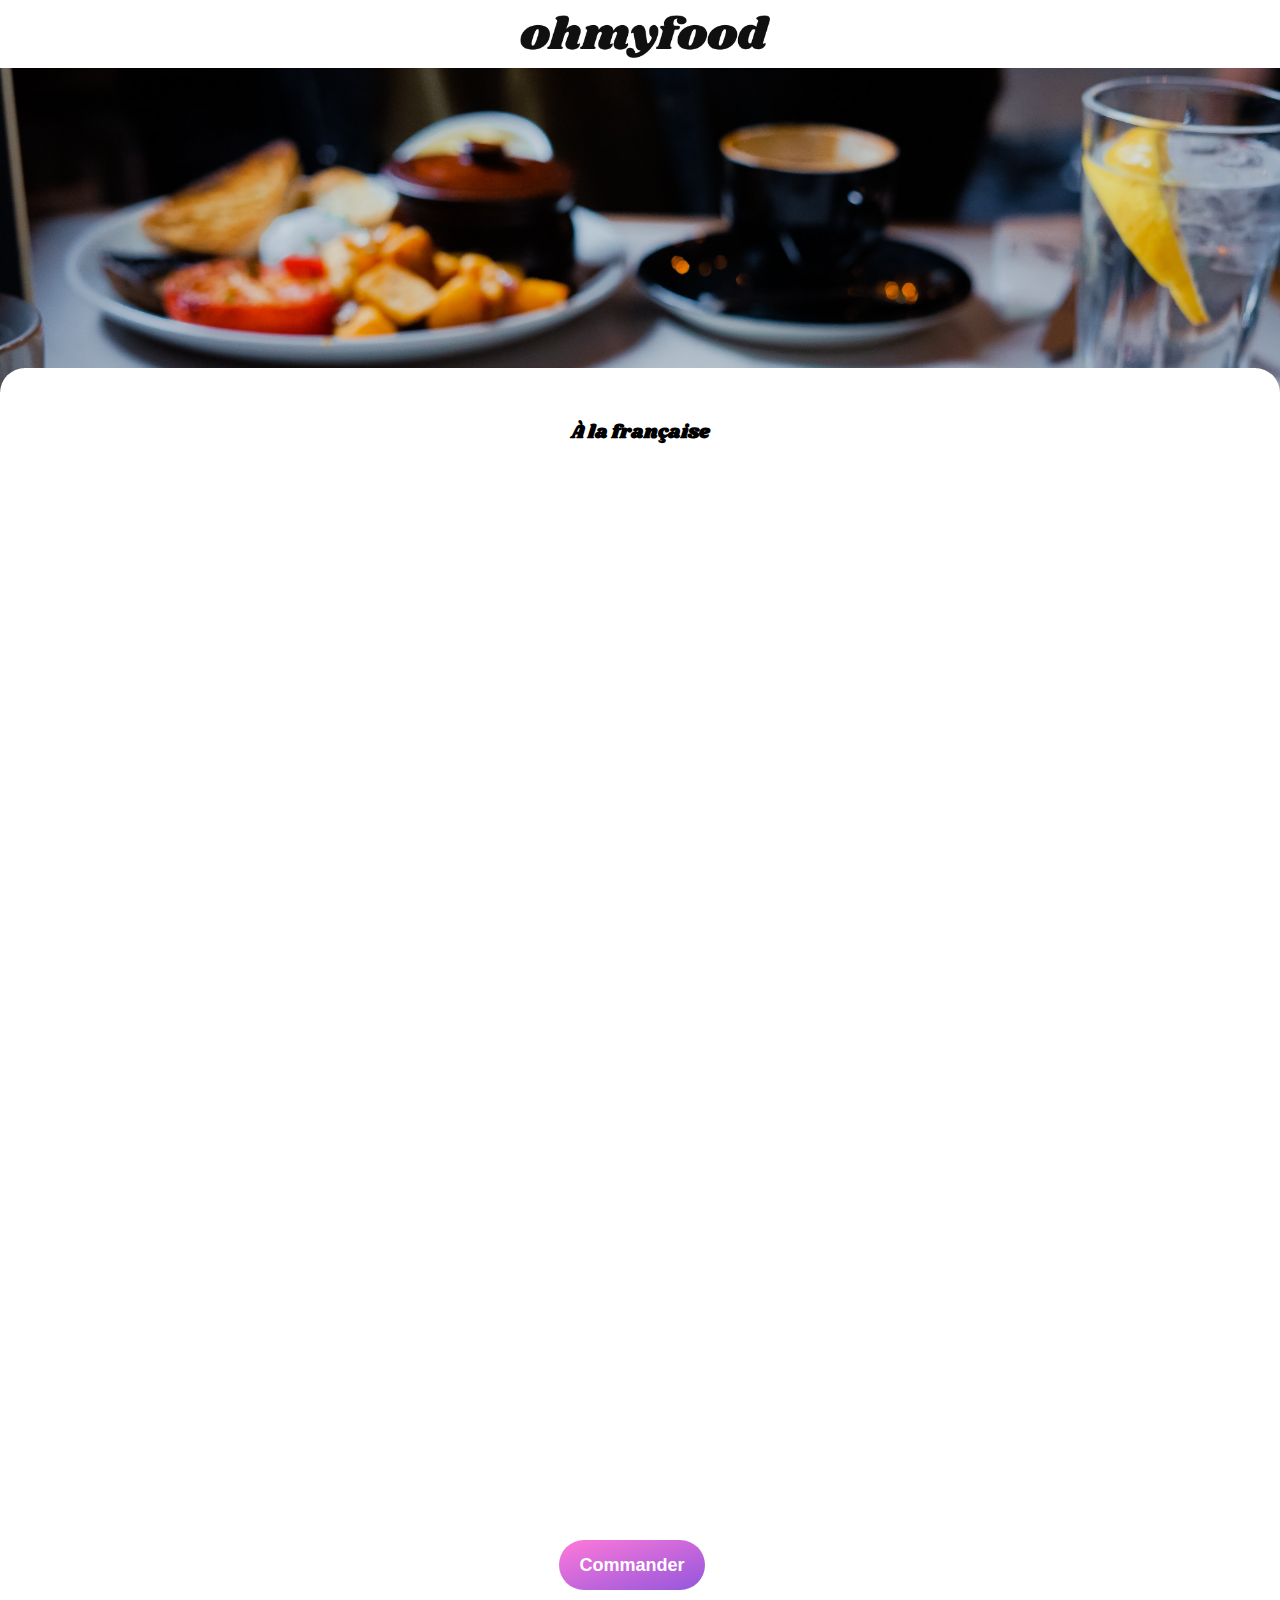
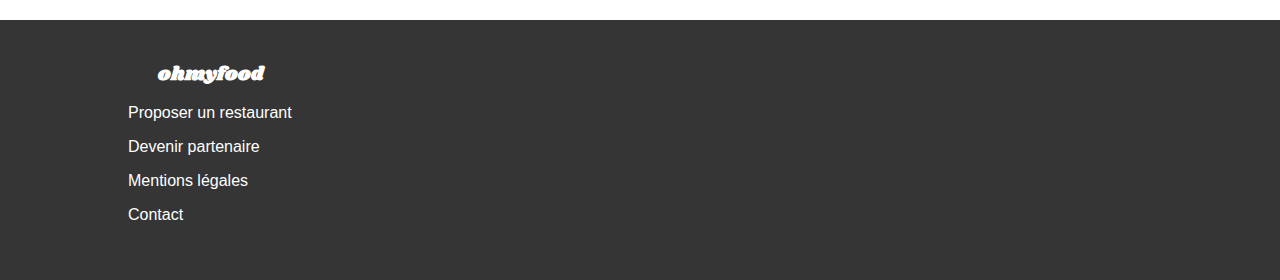
==== commit d7c543ec: "derniers détails" ====
--- a/alafrançaise.html
+++ b/alafrançaise.html
@@ -17,155 +17,145 @@
 
     </head>	
     		
-      <body>
-                    <nav class="topnavomf">
-                        <a href="Index.html"><i id="leftarrow" class="fas fa-arrow-left"></i></a>
-                        <img id="ohmyfoodlogo" alt="Ohmyfoodlogo" src="images/logo/ohmyfood.png">
-                    </nav>
-            
-                    <div id="menuimage">
-                <img id="restofrançais" alt="Ohmyfoodlogo" src="images/restaurants/toa-heftiba-DQKerTsQwi0-unsplash.jpg">
-                        </div>
+    <body>
+      <nav class="topnavomf">
+          <a href="Index.html"><i id="leftarrow" class="fas fa-arrow-left"></i></a>
+          <img id="ohmyfoodlogo" alt="Ohmyfoodlogo" src="images/logo/ohmyfood.png">
+      </nav>
 
-            <div class="blockfrançaise">
+            <div id="menuimage">
+        <img id="restofrançais" alt="Ohmyfoodlogo" src="images/restaurants/toa-heftiba-DQKerTsQwi0-unsplash.jpg">
+                </div>
 
-                    <h2 class="shrikhandh2">À la française</h2>
-                        <div id="heartbutton">
-                            <i class="fas fa-heart"></i>
-                        </div>	
-                            
+      <div class="blockfrançaise">
 
-                                    <div id="menufrançais1"><p class="menuhead">ENTRÉES</p>
-                                        <div class="cardsInline">  
-                                                <div class="cardprix">
-                                                    <div class="cardTextprix">
-                                                        <h3>Tartare de poulpe acidulé </h3>
-                                                        <p class="carddetail">aux zests d'orange</p><p class="cardprice">25€</p>
-                                                    </div>
-                                                    <div class="overlay"><i class="fas fa-check"></i></div>
-                                                </div>
-                                            
-                                                    <div class="cardprix">
-                                                        <div class="cardTextprix">
-                                                            <h3>velouté de légumes d'antan </h3>
-                                                            <p class="carddetail">Carotte, panais, topinambour</p><p class="cardprice">35€</p>
-                                                        </div>
-                                                         <div class="overlay"><i class="fas fa-check"></i></div>
-                                                    </div>
+            <h2 class="shrikhandh2">À la française</h2>
+                <div id="heartbutton">
+                    <i class="fas fa-heart"></i>
+                </div>	
 
-                                                    <div class="cardprix">
-                                                            <div class="cardTextprix">
-                                                                <h3>Soupe à l'oignon </h3>
-                                                                <p class="carddetail">Revisitée</p><p class="cardprice">20€</p>
-                                                            </div>
-                                                             <div class="overlay"><i class="fas fa-check"></i></div>       
-                                                    </div>               
-                                        </div> 
-                                    </div>    
-                                    
-                            
-                            
-                                        <div id="menufrançais2"><p class="menuhead">PLATS</p>
 
-                                            <div class="cardsInline">  
-                                                        <div class="cardprix">
-                                                            <div class="cardTextprix">
-                                                                <h3>Coquilles Saint-Jacques </h3>
-                                                                <p class="carddetail">Accompagnées d'une purée de panais</p><p class="cardprice">40€</p>
-                                                            </div>
-                                                            <div class="overlay"><i class="fas fa-check"></i></div>
-                                                        </div>
-                                                    
-                                                        <div class="cardprix">
-                                                                <div class="cardTextprix">
-                                                                    <h3>Magret de canard </h3>
-                                                                    <p class="carddetail">Et parmentier de pommes de terres</p><p class="cardprice">35€</p>
-                                                                </div>
-                                                            <div class="overlay"><i class="fas fa-check"></i></div>
-                                                        </div>
+              <div id="menufrançais1"><p class="menuhead">ENTRÉES</p>
+                  <div class="cardsInline">  
+                          <div class="cardprix">
+                              <div class="cardTextprix">
+                                  <h3>Tartare de poulpe acidulé </h3>
+                                  <p class="carddetail">aux zests d'orange</p><p class="cardprice">25€</p>
+                              </div>
+                              <div class="overlay"><i class="fas fa-check"></i></div>
+                          </div>
 
-                                                            <div class="cardprix">
-                                                                    <div class="cardTextprix">
-                                                                        <h3>Pigeonneau d'Ille-et-Vilaine</h3>
-                                                                        <p class="carddetail">Sur son lit de gnocchis aux légumes</p> <p class="cardprice">44€</p>
-                                                                    </div>
-                                                                <div class="overlay"><i class="fas fa-check"></i></div>        
-                                                            </div>               
-                                            </div> 
+                              <div class="cardprix">
+                                  <div class="cardTextprix">
+                                      <h3>velouté de légumes d'antan </h3>
+                                      <p class="carddetail">Carotte, panais, topinambour</p><p class="cardprice">35€</p>
+                                  </div>
+                                      <div class="overlay"><i class="fas fa-check"></i></div>
+                              </div>
 
-                                        </div>         
+                              <div class="cardprix">
+                                      <div class="cardTextprix">
+                                          <h3>Soupe à l'oignon </h3>
+                                          <p class="carddetail">Revisitée</p><p class="cardprice">20€</p>
+                                      </div>
+                                          <div class="overlay"><i class="fas fa-check"></i></div>       
+                              </div>               
+                  </div> 
+              </div>    
 
-                                            <div id="menufrançais3"><p class="menuhead">DESSERTS</p>
+              <div id="menufrançais2"><p class="menuhead">PLATS</p>
 
-                                                <div class="cardsInline"> 
+                  <div class="cardsInline">  
+                              <div class="cardprix">
+                                  <div class="cardTextprix">
+                                      <h3>Coquilles Saint-Jacques </h3>
+                                      <p class="carddetail">Accompagnées d'une purée de panais</p><p class="cardprice">40€</p>
+                                  </div>
+                                  <div class="overlay"><i class="fas fa-check"></i></div>
+                              </div>
 
-                                                            <div class="cardprix">
-                                                                    <div class="cardTextprix">
-                                                                        <h3>Pétales de violettes glacées </h3>
-                                                                        <p class="carddetail">Et purée de noisettes</p><p class="cardprice">18€</p>
-                                                                    </div>
-                                                                <div class="overlay"><i class="fas fa-check"></i></div>
-                                                            </div>
-                                                            
-                                                                <div class="cardprix">
-                                                                        <div class="cardTextprix">
-                                                                            <h3>Fondant au chocolat</h3>
-                                                                            <p class="carddetail">Revisité</p><p class="cardprice">22€</p>
-                                                                        </div>
-                                                                    <div class="overlay"><i class="fas fa-check"></i></div>
-                                                                </div>
+                              <div class="cardprix">
+                                      <div class="cardTextprix">
+                                          <h3>Magret de canard </h3>
+                                          <p class="carddetail">Et parmentier de pommes de terres</p><p class="cardprice">35€</p>
+                                      </div>
+                                  <div class="overlay"><i class="fas fa-check"></i></div>
+                              </div>
 
-                                                                    <div class="cardprix">
-                                                                            <div class="cardTextprix">
-                                                                                <h3>Millefeuille croustillant</h3>
-                                                                                <p class="carddetail">Myrtilles et pâte d'amande</p><p class="cardprice">23€</p>
-                                                                            </div>
-                                                                        <div class="overlay"><i id="check" class="fas fa-check"></i></div>       
-                                                                    </div>               
-                                                </div> 
-                                            </div>            
-                                                            <div class="containermenu">
-                                                                <button id="bouttonmenus">
-                                                                <span id="rechercher">Commander</span>
-                                                                </button>	
-                                                            </div>	
-                                                        </div>         
-                                                
-                        
-                <footer>
-                                        
-                    <h2 class="shrikhandh2">ohmyfood</h2>
+                                  <div class="cardprix">
+                                          <div class="cardTextprix">
+                                              <h3>Pigeonneau d'Ille-et-Vilaine</h3>
+                                              <p class="carddetail">Sur son lit de gnocchis aux légumes</p> <p class="cardprice">44€</p>
+                                          </div>
+                                      <div class="overlay"><i class="fas fa-check"></i></div>        
+                                  </div>               
+                      </div> 
 
-                  
-                    <p>
-                        <span>&nbsp;&nbsp;
-                            <i class="fas fa-utensils"></i>
-                        </span>
-                        &nbsp;&nbsp;Proposer un restaurant
-                    </p>
-                  
+                  </div>         
 
-                   
-                    <p>
-                        <span>&nbsp;&nbsp;
-                            <i class="fas fa-hands-helping"></i>
-                        </span>&nbsp;&nbsp;Devenir partenaire
-                    </p>
-                    
+                      <div id="menufrançais3"><p class="menuhead">DESSERTS</p>
 
-                    <p>
-                        &nbsp;&nbsp;Mentions légales
+                          <div class="cardsInline"> 
 
-                    </p>
-                    
+                                      <div class="cardprix">
+                                              <div class="cardTextprix">
+                                                  <h3>Pétales de violettes glacées </h3>
+                                                  <p class="carddetail">Et purée de noisettes</p><p class="cardprice">18€</p>
+                                              </div>
+                                          <div class="overlay"><i class="fas fa-check"></i></div>
+                                      </div>
 
-                    <p> 
-                        <a href="mailto:ohmyfood@contact.com" target="_top">
-                            &nbsp;&nbsp;Contact</a>
-                    </p>
-                    
+                                          <div class="cardprix">
+                                                  <div class="cardTextprix">
+                                                      <h3>Fondant au chocolat</h3>
+                                                      <p class="carddetail">Revisité</p><p class="cardprice">22€</p>
+                                                  </div>
+                                              <div class="overlay"><i class="fas fa-check"></i></div>
+                                          </div>
 
-                </footer>
+                                              <div class="cardprix">
+                                                      <div class="cardTextprix">
+                                                          <h3>Millefeuille croustillant</h3>
+                                                          <p class="carddetail">Myrtilles et pâte d'amande</p><p class="cardprice">23€</p>
+                                                      </div>
+                                                  <div class="overlay"><i id="check" class="fas fa-check"></i></div>       
+                                              </div>               
+                          </div> 
+                      </div>            
+                                      <div class="containermenu">
+                                          <button id="bouttonmenus">
+                                          <span id="rechercher">Commander</span>
+                                          </button>	
+                                      </div>	
+                                  </div>         
 
+                                  <footer>
+
+                                      <h2 class="shrikhandh2">ohmyfood</h2>
+
+                                      <p>
+                                          <span>
+                                              <i class="fas fa-utensils"></i>
+                                          </span>
+                                          Proposer un restaurant
+                                      </p>
+
+                                      <p>
+                                          <span>
+                                              <i class="fas fa-hands-helping"></i>
+                                          </span>Devenir partenaire
+                                      </p>
+
+                                      <p>
+                                          Mentions légales
+
+                                      </p>
+
+                                      <p> 
+                                          <a href="mailto:ohmyfood@contact.com" target="_top">
+                                              Contact</a>
+                                      </p>
+
+                                  </footer>
     </body>  
 </html>
--- a/style.css
+++ b/style.css
@@ -1,4 +1,7 @@
-@font-face {
+
+
+
+        @font-face {
           font-family: "shrikhand";
           src: url('https://fonts.googleapis.com/css2?family=Shrikhand&display=swap');
         }
@@ -10,6 +13,7 @@
           width: 100%;
         }
 
+        body {}
 
         h1 {
           margin: 20px 20px 20px 20px;
@@ -471,36 +475,40 @@
           display: block;
           margin: auto;
           height: auto;
-          width: 100%;
-          max-width: 440px;
+          max-width: 100%;
+          max-height: 100%;
+          overflow: hidden;
+          width: fit-content;
+          width: -moz-fit-content;
+        }
+
+        #restofrançaisnote {
+          display: block;
+          margin: auto;
+          height: auto;
+          max-width: 100%;
+          max-height: 100%;
+          overflow: hidden;
+          width: fit-content;
+          width: -moz-fit-content;
+        }
+
+        #restopalette {
+          display: block;
+          margin: auto;
+          height: auto;
+          max-width: 100%;
+          max-height: 100%;
+          overflow: hidden;
+          width: fit-content;
+          width: -moz-fit-content;
+        }
+
+        #menuimage {
+          background-position: center;
           max-height: 440px;
-          overflow: hidden;
-        }
-
-        #restofrançaisnote {
-          display: block;
-          margin: auto;
-          height: auto;
-          width: 100%;
-          max-width: 440px;
-          max-height: 440px;
-          overflow: hidden;
-        }
-
-        #restopalette {
-          display: block;
-          margin: auto;
-          height: auto;
-          width: 100%;
-          max-width: 440px;
-          max-height: 440px;
-          overflow: hidden;
-        }
-
-        #menuimage {
-          display: block;
-          width: 100%;
-          background-size: auto;
+          display: block;
+          max-height: 400px;
           background-color: #eaeaea;
           text-align: center;
           box-shadow: rgb(204, 219, 232) 3px 3px 6px 3px inset, rgba(204, 219, 232) 3px 3px 6px 3px inset;
